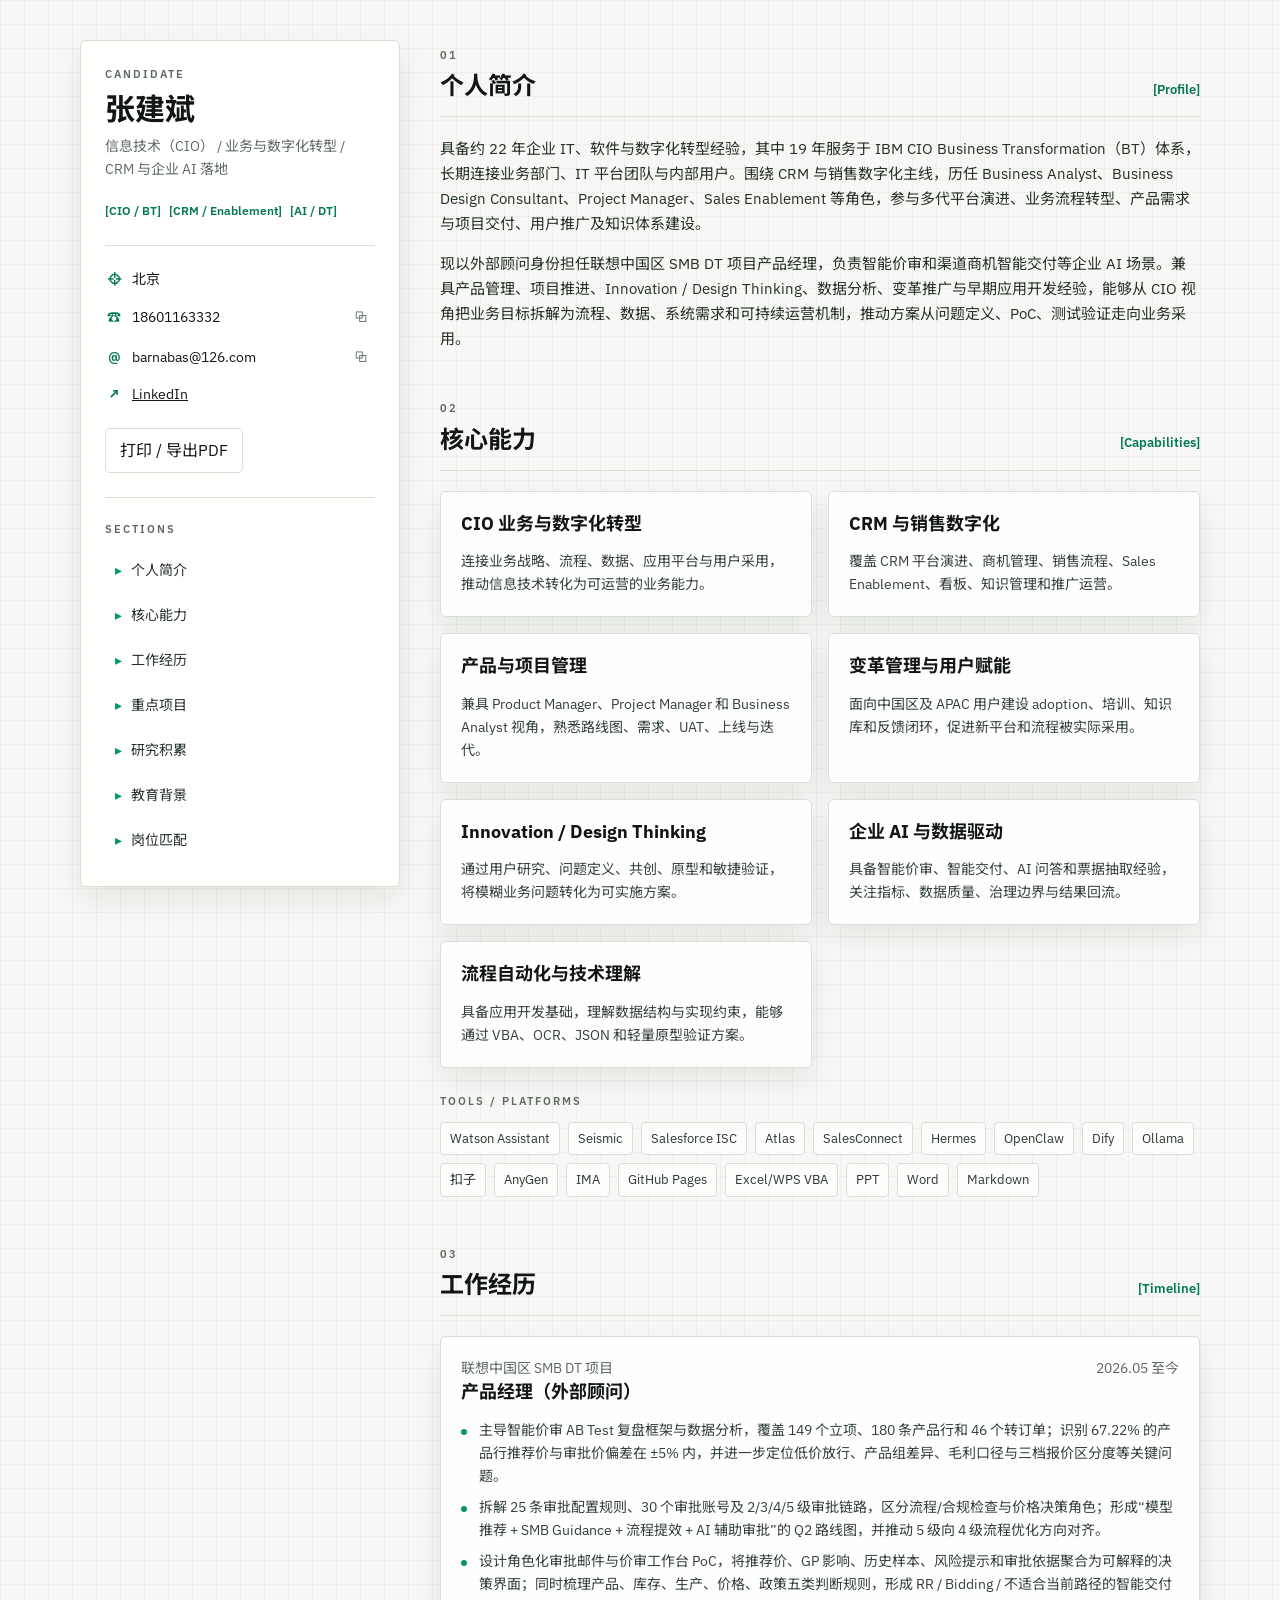
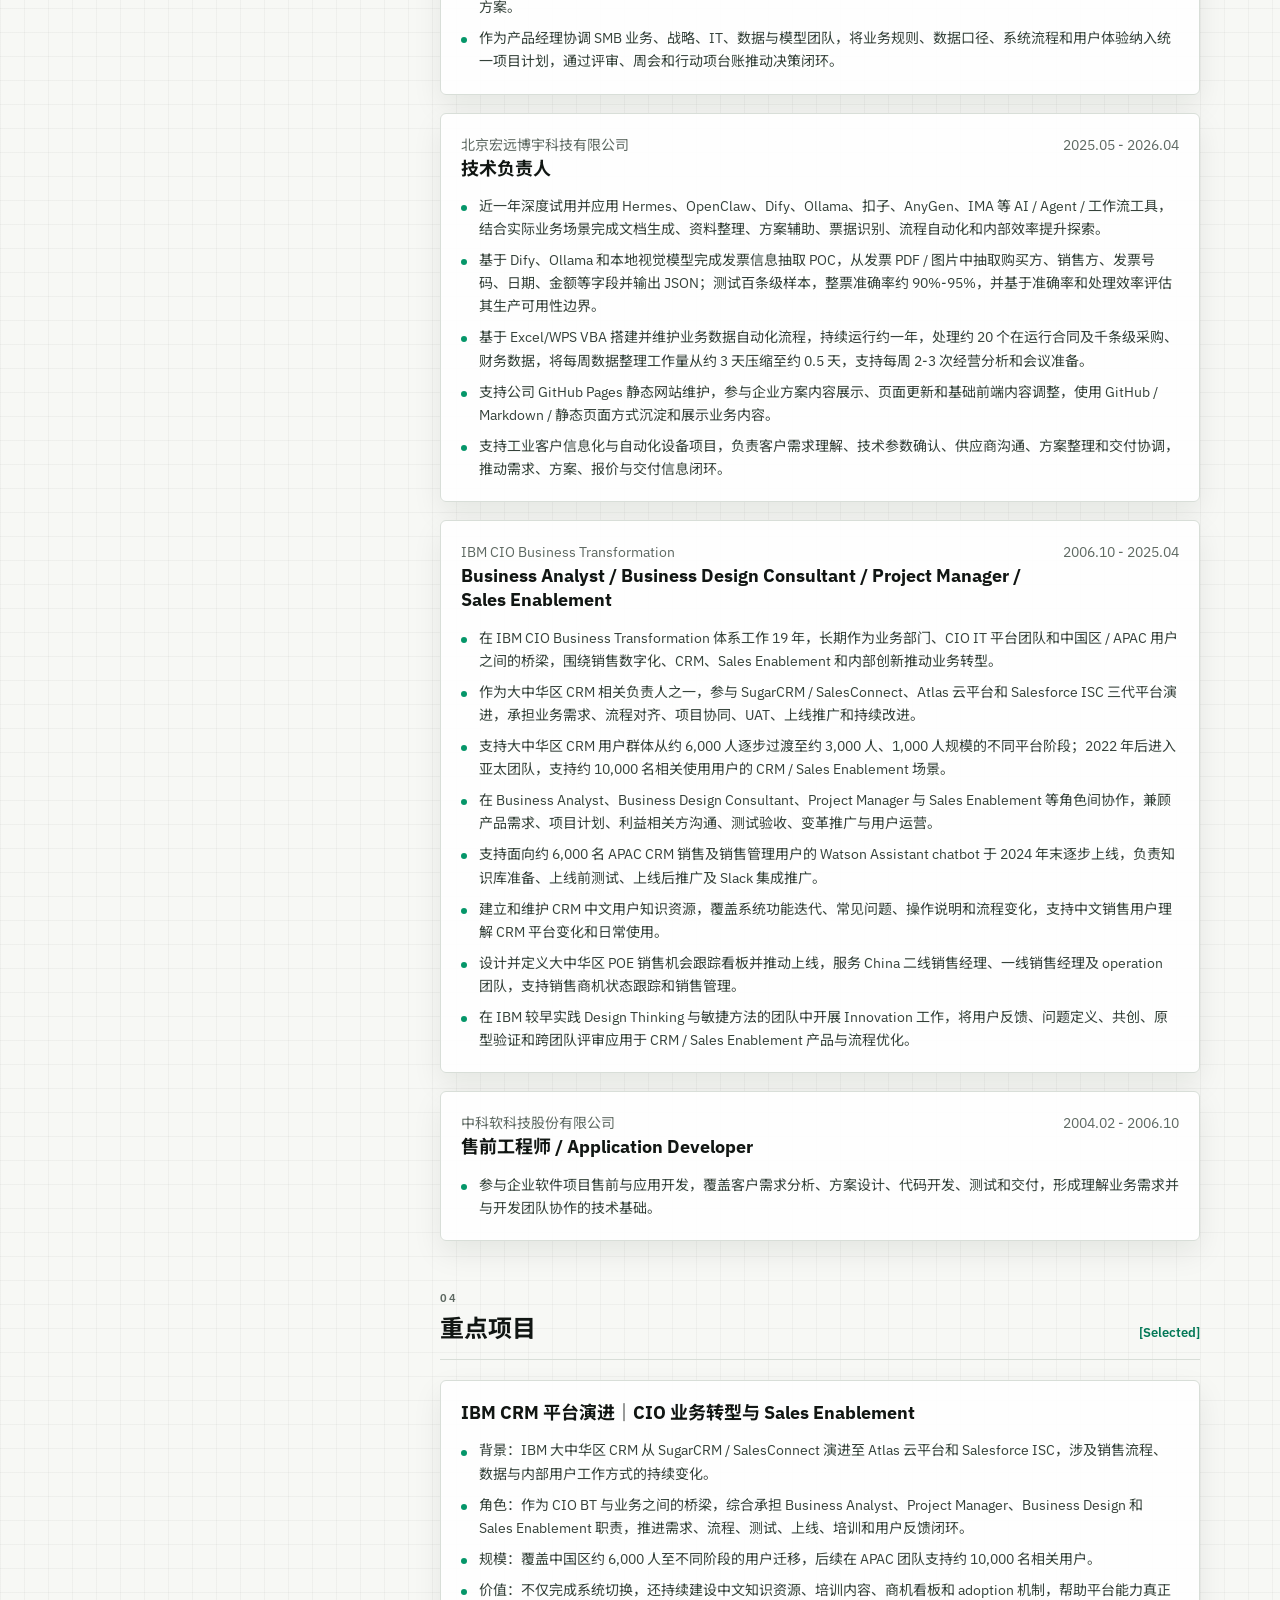
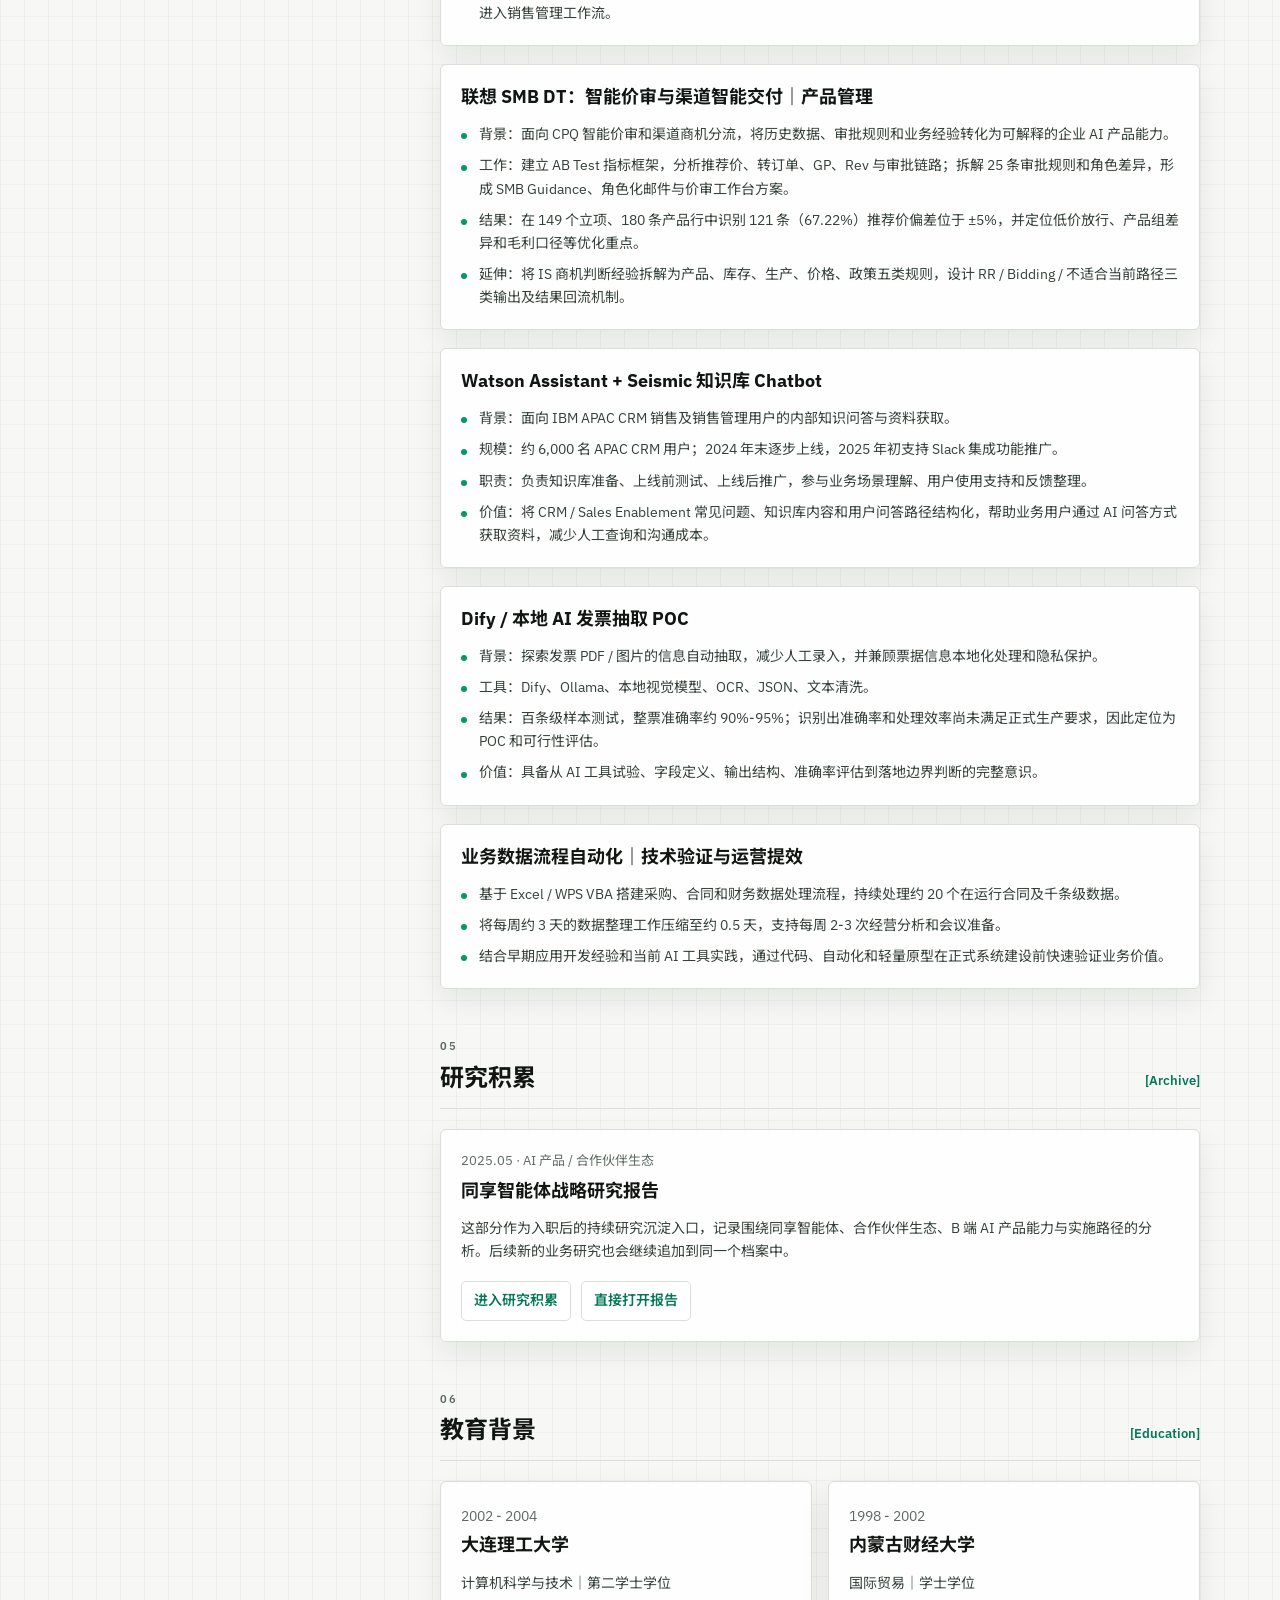
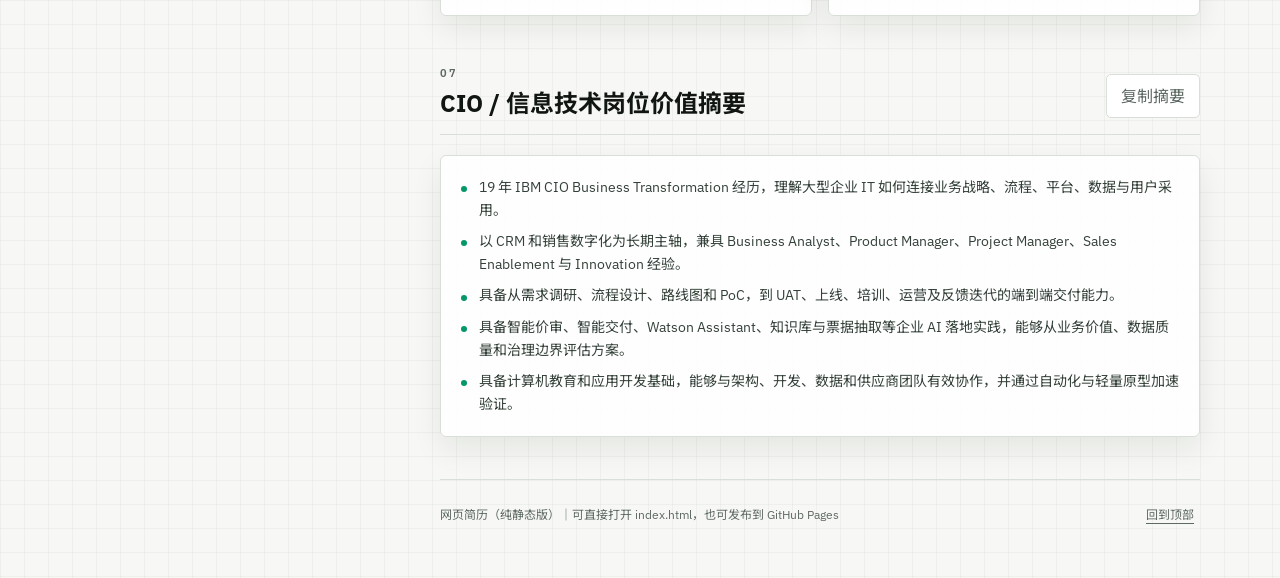
==== index.html @ 146fa6b7 "Reframe resume for CIO digital transformation roles" ====
<!doctype html>
<html lang="zh-CN">
  <head>
    <meta charset="UTF-8" />
    <meta name="viewport" content="width=device-width, initial-scale=1.0" />
    <meta name="description" content="张建斌｜信息技术（CIO）/ 业务与数字化转型 / CRM 与企业 AI 落地｜网页简历" />
    <meta name="author" content="张建斌" />
    <title>张建斌｜CIO 业务与数字化转型｜简历</title>
    <link rel="preconnect" href="https://fonts.googleapis.com" />
    <link rel="preconnect" href="https://fonts.gstatic.com" crossorigin />
    <link href="https://fonts.googleapis.com/css2?family=IBM+Plex+Sans:wght@400;500;600;700&family=Noto+Sans+SC:wght@400;500;600;700&display=swap" rel="stylesheet" />
    <link rel="stylesheet" href="./styles.css" />
  </head>
  <body>
    <div class="page-shell">
      <header class="print-header">
        <h1>张建斌</h1>
        <p>信息技术（CIO） / 业务与数字化转型 / CRM 与企业 AI 落地</p>
        <div class="print-contact">
          <span>北京</span>
          <span>手机：18601163332</span>
          <span>邮箱：barnabas@126.com</span>
          <span>LinkedIn：www.linkedin.com/in/jian-bin-zhang-980275129/</span>
        </div>
      </header>

      <aside class="sidebar" aria-label="候选人信息">
        <div class="candidate-card">
          <div class="eyebrow">CANDIDATE</div>
          <h1>张建斌</h1>
          <p class="role">信息技术（CIO） / 业务与数字化转型 / CRM 与企业 AI 落地</p>

          <div class="tags" aria-label="关键词">
            <span>[CIO / BT]</span>
            <span>[CRM / Enablement]</span>
            <span>[AI / DT]</span>
          </div>

          <div class="contact-list">
            <div class="contact-item">
              <span class="icon" aria-hidden="true">⌖</span>
              <span>北京</span>
            </div>
            <div class="contact-item">
              <span class="icon" aria-hidden="true">☎</span>
              <span id="phone">18601163332</span>
              <button class="icon-button" type="button" data-copy-target="phone" aria-label="复制手机号">⧉</button>
            </div>
            <div class="contact-item">
              <span class="icon" aria-hidden="true">@</span>
              <span id="email">barnabas@126.com</span>
              <button class="icon-button" type="button" data-copy-target="email" aria-label="复制邮箱">⧉</button>
            </div>
            <div class="contact-item">
              <span class="icon" aria-hidden="true">↗</span>
              <a href="https://www.linkedin.com/in/jian-bin-zhang-980275129/" target="_blank" rel="noreferrer">LinkedIn</a>
            </div>
          </div>

          <div class="action-row">
            <button class="button" type="button" id="printButton">打印 / 导出PDF</button>
          </div>

          <nav class="section-nav" aria-label="简历章节">
            <div class="eyebrow">SECTIONS</div>
            <a href="#summary">个人简介</a>
            <a href="#skills">核心能力</a>
            <a href="#experience">工作经历</a>
            <a href="#projects">重点项目</a>
            <a href="#research">研究积累</a>
            <a href="#education">教育背景</a>
            <a href="#fit">岗位匹配</a>
          </nav>
        </div>
      </aside>

      <main class="content">
        <header class="mobile-header">
          <h1>张建斌</h1>
          <p>信息技术（CIO） / 业务与数字化转型 / CRM 与企业 AI 落地</p>
          <div>北京｜18601163332｜barnabas@126.com</div>
          <button class="button" type="button" id="mobilePrintButton">打印 / 导出PDF</button>
        </header>

        <section id="summary" class="section">
          <div class="section-heading">
            <div>
              <span>01</span>
              <h2>个人简介</h2>
            </div>
            <em>[Profile]</em>
          </div>
          <div class="section-body prose">
            <p>具备约 22 年企业 IT、软件与数字化转型经验，其中 19 年服务于 IBM CIO Business Transformation（BT）体系，长期连接业务部门、IT 平台团队与内部用户。围绕 CRM 与销售数字化主线，历任 Business Analyst、Business Design Consultant、Project Manager、Sales Enablement 等角色，参与多代平台演进、业务流程转型、产品需求与项目交付、用户推广及知识体系建设。</p>
            <p>现以外部顾问身份担任联想中国区 SMB DT 项目产品经理，负责智能价审和渠道商机智能交付等企业 AI 场景。兼具产品管理、项目推进、Innovation / Design Thinking、数据分析、变革推广与早期应用开发经验，能够从 CIO 视角把业务目标拆解为流程、数据、系统需求和可持续运营机制，推动方案从问题定义、PoC、测试验证走向业务采用。</p>
          </div>
        </section>

        <section id="skills" class="section">
          <div class="section-heading">
            <div>
              <span>02</span>
              <h2>核心能力</h2>
            </div>
            <em>[Capabilities]</em>
          </div>
          <div class="section-body">
            <div class="skill-grid">
              <article class="card"><h3>CIO 业务与数字化转型</h3><p>连接业务战略、流程、数据、应用平台与用户采用，推动信息技术转化为可运营的业务能力。</p></article>
              <article class="card"><h3>CRM 与销售数字化</h3><p>覆盖 CRM 平台演进、商机管理、销售流程、Sales Enablement、看板、知识管理和推广运营。</p></article>
              <article class="card"><h3>产品与项目管理</h3><p>兼具 Product Manager、Project Manager 和 Business Analyst 视角，熟悉路线图、需求、UAT、上线与迭代。</p></article>
              <article class="card"><h3>变革管理与用户赋能</h3><p>面向中国区及 APAC 用户建设 adoption、培训、知识库和反馈闭环，促进新平台和流程被实际采用。</p></article>
              <article class="card"><h3>Innovation / Design Thinking</h3><p>通过用户研究、问题定义、共创、原型和敏捷验证，将模糊业务问题转化为可实施方案。</p></article>
              <article class="card"><h3>企业 AI 与数据驱动</h3><p>具备智能价审、智能交付、AI 问答和票据抽取经验，关注指标、数据质量、治理边界与结果回流。</p></article>
              <article class="card"><h3>流程自动化与技术理解</h3><p>具备应用开发基础，理解数据结构与实现约束，能够通过 VBA、OCR、JSON 和轻量原型验证方案。</p></article>
            </div>

            <div class="tool-block">
              <div class="eyebrow">TOOLS / PLATFORMS</div>
              <div class="tool-list">
                <span>Watson Assistant</span><span>Seismic</span><span>Salesforce ISC</span><span>Atlas</span><span>SalesConnect</span><span>Hermes</span><span>OpenClaw</span><span>Dify</span><span>Ollama</span><span>扣子</span><span>AnyGen</span><span>IMA</span><span>GitHub Pages</span><span>Excel/WPS VBA</span><span>PPT</span><span>Word</span><span>Markdown</span>
              </div>
            </div>
          </div>
        </section>

        <section id="experience" class="section">
          <div class="section-heading">
            <div>
              <span>03</span>
              <h2>工作经历</h2>
            </div>
            <em>[Timeline]</em>
          </div>
          <div class="section-body stack">
            <article class="card">
              <div class="job-title"><div><p>联想中国区 SMB DT 项目</p><h3>产品经理（外部顾问）</h3></div><time>2026.05 至今</time></div>
              <ul>
                <li>主导智能价审 AB Test 复盘框架与数据分析，覆盖 149 个立项、180 条产品行和 46 个转订单；识别 67.22% 的产品行推荐价与审批价偏差在 ±5% 内，并进一步定位低价放行、产品组差异、毛利口径与三档报价区分度等关键问题。</li>
                <li>拆解 25 条审批配置规则、30 个审批账号及 2/3/4/5 级审批链路，区分流程/合规检查与价格决策角色；形成“模型推荐 + SMB Guidance + 流程提效 + AI 辅助审批”的 Q2 路线图，并推动 5 级向 4 级流程优化方向对齐。</li>
                <li>设计角色化审批邮件与价审工作台 PoC，将推荐价、GP 影响、历史样本、风险提示和审批依据聚合为可解释的决策界面；同时梳理产品、库存、生产、价格、政策五类判断规则，形成 RR / Bidding / 不适合当前路径的智能交付方案。</li>
                <li>作为产品经理协调 SMB 业务、战略、IT、数据与模型团队，将业务规则、数据口径、系统流程和用户体验纳入统一项目计划，通过评审、周会和行动项台账推动决策闭环。</li>
              </ul>
            </article>

            <article class="card">
              <div class="job-title"><div><p>北京宏远博宇科技有限公司</p><h3>技术负责人</h3></div><time>2025.05 - 2026.04</time></div>
              <ul>
                <li>近一年深度试用并应用 Hermes、OpenClaw、Dify、Ollama、扣子、AnyGen、IMA 等 AI / Agent / 工作流工具，结合实际业务场景完成文档生成、资料整理、方案辅助、票据识别、流程自动化和内部效率提升探索。</li>
                <li>基于 Dify、Ollama 和本地视觉模型完成发票信息抽取 POC，从发票 PDF / 图片中抽取购买方、销售方、发票号码、日期、金额等字段并输出 JSON；测试百条级样本，整票准确率约 90%-95%，并基于准确率和处理效率评估其生产可用性边界。</li>
                <li>基于 Excel/WPS VBA 搭建并维护业务数据自动化流程，持续运行约一年，处理约 20 个在运行合同及千条级采购、财务数据，将每周数据整理工作量从约 3 天压缩至约 0.5 天，支持每周 2-3 次经营分析和会议准备。</li>
                <li>支持公司 GitHub Pages 静态网站维护，参与企业方案内容展示、页面更新和基础前端内容调整，使用 GitHub / Markdown / 静态页面方式沉淀和展示业务内容。</li>
                <li>支持工业客户信息化与自动化设备项目，负责客户需求理解、技术参数确认、供应商沟通、方案整理和交付协调，推动需求、方案、报价与交付信息闭环。</li>
              </ul>
            </article>

            <article class="card">
              <div class="job-title"><div><p>IBM CIO Business Transformation</p><h3>Business Analyst / Business Design Consultant / Project Manager / Sales Enablement</h3></div><time>2006.10 - 2025.04</time></div>
              <ul>
                <li>在 IBM CIO Business Transformation 体系工作 19 年，长期作为业务部门、CIO IT 平台团队和中国区 / APAC 用户之间的桥梁，围绕销售数字化、CRM、Sales Enablement 和内部创新推动业务转型。</li>
                <li>作为大中华区 CRM 相关负责人之一，参与 SugarCRM / SalesConnect、Atlas 云平台和 Salesforce ISC 三代平台演进，承担业务需求、流程对齐、项目协同、UAT、上线推广和持续改进。</li>
                <li>支持大中华区 CRM 用户群体从约 6,000 人逐步过渡至约 3,000 人、1,000 人规模的不同平台阶段；2022 年后进入亚太团队，支持约 10,000 名相关使用用户的 CRM / Sales Enablement 场景。</li>
                <li>在 Business Analyst、Business Design Consultant、Project Manager 与 Sales Enablement 等角色间协作，兼顾产品需求、项目计划、利益相关方沟通、测试验收、变革推广与用户运营。</li>
                <li>支持面向约 6,000 名 APAC CRM 销售及销售管理用户的 Watson Assistant chatbot 于 2024 年末逐步上线，负责知识库准备、上线前测试、上线后推广及 Slack 集成推广。</li>
                <li>建立和维护 CRM 中文用户知识资源，覆盖系统功能迭代、常见问题、操作说明和流程变化，支持中文销售用户理解 CRM 平台变化和日常使用。</li>
                <li>设计并定义大中华区 POE 销售机会跟踪看板并推动上线，服务 China 二线销售经理、一线销售经理及 operation 团队，支持销售商机状态跟踪和销售管理。</li>
                <li>在 IBM 较早实践 Design Thinking 与敏捷方法的团队中开展 Innovation 工作，将用户反馈、问题定义、共创、原型验证和跨团队评审应用于 CRM / Sales Enablement 产品与流程优化。</li>
              </ul>
            </article>

            <article class="card">
              <div class="job-title"><div><p>中科软科技股份有限公司</p><h3>售前工程师 / Application Developer</h3></div><time>2004.02 - 2006.10</time></div>
              <ul>
                <li>参与企业软件项目售前与应用开发，覆盖客户需求分析、方案设计、代码开发、测试和交付，形成理解业务需求并与开发团队协作的技术基础。</li>
              </ul>
            </article>
          </div>
        </section>

        <section id="projects" class="section">
          <div class="section-heading">
            <div>
              <span>04</span>
              <h2>重点项目</h2>
            </div>
            <em>[Selected]</em>
          </div>
          <div class="section-body stack">
            <article class="card"><h3>IBM CRM 平台演进｜CIO 业务转型与 Sales Enablement</h3><ul><li>背景：IBM 大中华区 CRM 从 SugarCRM / SalesConnect 演进至 Atlas 云平台和 Salesforce ISC，涉及销售流程、数据与内部用户工作方式的持续变化。</li><li>角色：作为 CIO BT 与业务之间的桥梁，综合承担 Business Analyst、Project Manager、Business Design 和 Sales Enablement 职责，推进需求、流程、测试、上线、培训和用户反馈闭环。</li><li>规模：覆盖中国区约 6,000 人至不同阶段的用户迁移，后续在 APAC 团队支持约 10,000 名相关用户。</li><li>价值：不仅完成系统切换，还持续建设中文知识资源、培训内容、商机看板和 adoption 机制，帮助平台能力真正进入销售管理工作流。</li></ul></article>
            <article class="card"><h3>联想 SMB DT：智能价审与渠道智能交付｜产品管理</h3><ul><li>背景：面向 CPQ 智能价审和渠道商机分流，将历史数据、审批规则和业务经验转化为可解释的企业 AI 产品能力。</li><li>工作：建立 AB Test 指标框架，分析推荐价、转订单、GP、Rev 与审批链路；拆解 25 条审批规则和角色差异，形成 SMB Guidance、角色化邮件与价审工作台方案。</li><li>结果：在 149 个立项、180 条产品行中识别 121 条（67.22%）推荐价偏差位于 ±5%，并定位低价放行、产品组差异和毛利口径等优化重点。</li><li>延伸：将 IS 商机判断经验拆解为产品、库存、生产、价格、政策五类规则，设计 RR / Bidding / 不适合当前路径三类输出及结果回流机制。</li></ul></article>
            <article class="card"><h3>Watson Assistant + Seismic 知识库 Chatbot</h3><ul><li>背景：面向 IBM APAC CRM 销售及销售管理用户的内部知识问答与资料获取。</li><li>规模：约 6,000 名 APAC CRM 用户；2024 年末逐步上线，2025 年初支持 Slack 集成功能推广。</li><li>职责：负责知识库准备、上线前测试、上线后推广，参与业务场景理解、用户使用支持和反馈整理。</li><li>价值：将 CRM / Sales Enablement 常见问题、知识库内容和用户问答路径结构化，帮助业务用户通过 AI 问答方式获取资料，减少人工查询和沟通成本。</li></ul></article>
            <article class="card"><h3>Dify / 本地 AI 发票抽取 POC</h3><ul><li>背景：探索发票 PDF / 图片的信息自动抽取，减少人工录入，并兼顾票据信息本地化处理和隐私保护。</li><li>工具：Dify、Ollama、本地视觉模型、OCR、JSON、文本清洗。</li><li>结果：百条级样本测试，整票准确率约 90%-95%；识别出准确率和处理效率尚未满足正式生产要求，因此定位为 POC 和可行性评估。</li><li>价值：具备从 AI 工具试验、字段定义、输出结构、准确率评估到落地边界判断的完整意识。</li></ul></article>
            <article class="card"><h3>业务数据流程自动化｜技术验证与运营提效</h3><ul><li>基于 Excel / WPS VBA 搭建采购、合同和财务数据处理流程，持续处理约 20 个在运行合同及千条级数据。</li><li>将每周约 3 天的数据整理工作压缩至约 0.5 天，支持每周 2-3 次经营分析和会议准备。</li><li>结合早期应用开发经验和当前 AI 工具实践，通过代码、自动化和轻量原型在正式系统建设前快速验证业务价值。</li></ul></article>
          </div>
        </section>

        <section id="research" class="section">
          <div class="section-heading">
            <div>
              <span>05</span>
              <h2>研究积累</h2>
            </div>
            <em>[Archive]</em>
          </div>
          <div class="section-body stack">
            <article class="card research-card">
              <div class="research-meta">2025.05 · AI 产品 / 合作伙伴生态</div>
              <h3>同享智能体战略研究报告</h3>
              <p>这部分作为入职后的持续研究沉淀入口，记录围绕同享智能体、合作伙伴生态、B 端 AI 产品能力与实施路径的分析。后续新的业务研究也会继续追加到同一个档案中。</p>
              <div class="link-row">
                <a class="text-link" href="./research/">进入研究积累</a>
                <a class="text-link" href="./research/tongxiang-report/">直接打开报告</a>
              </div>
            </article>
          </div>
        </section>
        <section id="education" class="section">
          <div class="section-heading">
            <div>
              <span>06</span>
              <h2>教育背景</h2>
            </div>
            <em>[Education]</em>
          </div>
          <div class="section-body education-grid">
            <article class="card"><time>2002 - 2004</time><h3>大连理工大学</h3><p>计算机科学与技术｜第二学士学位</p></article>
            <article class="card"><time>1998 - 2002</time><h3>内蒙古财经大学</h3><p>国际贸易｜学士学位</p></article>
          </div>
        </section>

        <section id="fit" class="section">
          <div class="section-heading">
            <div>
              <span>07</span>
              <h2>CIO / 信息技术岗位价值摘要</h2>
            </div>
            <button class="button subtle" type="button" id="copyFitButton">复制摘要</button>
          </div>
          <div class="section-body">
            <article class="card">
              <ul id="fitList">
                <li>19 年 IBM CIO Business Transformation 经历，理解大型企业 IT 如何连接业务战略、流程、平台、数据与用户采用。</li>
                <li>以 CRM 和销售数字化为长期主轴，兼具 Business Analyst、Product Manager、Project Manager、Sales Enablement 与 Innovation 经验。</li>
                <li>具备从需求调研、流程设计、路线图和 PoC，到 UAT、上线、培训、运营及反馈迭代的端到端交付能力。</li>
                <li>具备智能价审、智能交付、Watson Assistant、知识库与票据抽取等企业 AI 落地实践，能够从业务价值、数据质量和治理边界评估方案。</li>
                <li>具备计算机教育和应用开发基础，能够与架构、开发、数据和供应商团队有效协作，并通过自动化与轻量原型加速验证。</li>
              </ul>
            </article>
          </div>
        </section>

        <footer class="footer">
          <span>网页简历（纯静态版）｜可直接打开 index.html，也可发布到 GitHub Pages</span>
          <button type="button" id="topButton">回到顶部</button>
        </footer>
      </main>
    </div>

    <div class="toast" id="toast" role="status" aria-live="polite"></div>
    <script src="./script.js"></script>
  </body>
</html>
---- styles.css ----
:root {
  --bg: #f7f8f5;
  --paper: #ffffff;
  --ink: #111613;
  --muted: #5e6962;
  --line: #d8ded8;
  --soft: #edf1ec;
  --accent: #059669;
  --accent-dark: #047857;
  --shadow: 0 12px 30px rgba(17, 22, 19, 0.08);
}

* {
  box-sizing: border-box;
}

html {
  scroll-behavior: smooth;
}

body {
  margin: 0;
  color: var(--ink);
  background:
    linear-gradient(rgba(17, 22, 19, 0.035) 1px, transparent 1px),
    linear-gradient(90deg, rgba(17, 22, 19, 0.035) 1px, transparent 1px),
    var(--bg);
  background-size: 24px 24px;
  font-family: "IBM Plex Sans", "Noto Sans SC", system-ui, -apple-system, BlinkMacSystemFont, "Segoe UI", sans-serif;
  line-height: 1.65;
}

a {
  color: inherit;
}

button {
  font: inherit;
}

.page-shell {
  display: grid;
  grid-template-columns: 320px minmax(0, 1fr);
  gap: 40px;
  width: min(1120px, calc(100% - 40px));
  margin: 0 auto;
  padding: 40px 0;
}

.sidebar {
  position: sticky;
  top: 32px;
  height: fit-content;
}

.candidate-card,
.card {
  background: rgba(255, 255, 255, 0.9);
  border: 1px solid var(--line);
  border-radius: 6px;
  box-shadow: var(--shadow);
}

.candidate-card {
  padding: 24px;
}

.eyebrow {
  color: var(--muted);
  font-size: 11px;
  font-weight: 600;
  letter-spacing: 0.18em;
  text-transform: uppercase;
}

h1,
h2,
h3,
p {
  margin: 0;
}

h1 {
  margin-top: 8px;
  font-size: 30px;
  line-height: 1.2;
}

.role {
  margin-top: 8px;
  color: var(--muted);
  font-size: 14px;
}

.tags {
  display: flex;
  flex-wrap: wrap;
  gap: 8px;
  margin-top: 20px;
  color: var(--accent-dark);
  font-size: 12px;
  font-weight: 600;
}

.contact-list,
.section-nav {
  margin-top: 24px;
  padding-top: 22px;
  border-top: 1px solid var(--line);
}

.contact-list {
  display: grid;
  gap: 12px;
  font-size: 14px;
}

.contact-item {
  display: flex;
  align-items: center;
  gap: 9px;
  min-width: 0;
}

.contact-item span:not(.icon) {
  overflow-wrap: anywhere;
}

.icon {
  width: 18px;
  color: var(--accent-dark);
  font-weight: 700;
  text-align: center;
}

.icon-button {
  display: inline-grid;
  place-items: center;
  width: 28px;
  height: 28px;
  margin-left: auto;
  border: 1px solid transparent;
  border-radius: 4px;
  color: var(--muted);
  background: transparent;
  cursor: pointer;
}

.icon-button:hover {
  border-color: var(--line);
  color: var(--ink);
  background: var(--soft);
}

.action-row {
  margin-top: 22px;
}

.button {
  min-height: 38px;
  padding: 8px 14px;
  border: 1px solid var(--line);
  border-radius: 5px;
  color: var(--ink);
  background: var(--paper);
  cursor: pointer;
  transition: border-color 0.16s ease, background 0.16s ease, transform 0.16s ease;
}

.button:hover {
  border-color: var(--accent);
  background: #f2fbf7;
}

.button:active {
  transform: translateY(1px);
}

.button.subtle {
  color: var(--muted);
}

.section-nav {
  display: grid;
  gap: 4px;
}

.section-nav .eyebrow {
  margin-bottom: 8px;
}

.section-nav a {
  display: block;
  padding: 9px 10px;
  border-radius: 5px;
  color: #26302a;
  font-size: 14px;
  text-decoration: none;
}

.section-nav a::before {
  content: "▸";
  margin-right: 9px;
  color: var(--accent);
  font-weight: 700;
}

.section-nav a:hover {
  background: var(--soft);
}

.content {
  min-width: 0;
}

.mobile-header {
  display: none;
}

.print-header {
  display: none;
}

.section {
  scroll-margin-top: 28px;
  margin-bottom: 42px;
}

.section-heading {
  display: flex;
  align-items: flex-end;
  justify-content: space-between;
  gap: 20px;
  padding-bottom: 16px;
  border-bottom: 1px solid var(--line);
}

.section-heading span {
  color: var(--muted);
  font-size: 11px;
  font-weight: 600;
  letter-spacing: 0.18em;
}

.section-heading h2 {
  margin-top: 4px;
  font-size: 24px;
  line-height: 1.25;
}

.section-heading em {
  color: var(--accent-dark);
  font-size: 13px;
  font-style: normal;
  font-weight: 600;
}

.section-body {
  margin-top: 20px;
}

.prose {
  display: grid;
  gap: 16px;
  color: #243028;
  font-size: 15px;
}

.skill-grid {
  display: grid;
  grid-template-columns: repeat(2, minmax(0, 1fr));
  gap: 16px;
}

.card {
  padding: 20px;
}

.card h3 {
  font-size: 18px;
  line-height: 1.35;
}

.card p,
.card li {
  color: #344139;
  font-size: 14px;
}

.card h3 + p,
.card h3 + ul,
.job-title + ul {
  margin-top: 14px;
}

.tool-block {
  margin-top: 24px;
}

.tool-list {
  display: flex;
  flex-wrap: wrap;
  gap: 8px;
  margin-top: 12px;
}

.tool-list span {
  padding: 5px 9px;
  border: 1px solid var(--line);
  border-radius: 4px;
  background: rgba(255, 255, 255, 0.72);
  color: #2d3831;
  font-size: 13px;
}

.stack {
  display: grid;
  gap: 18px;
}

.job-title {
  display: flex;
  align-items: baseline;
  justify-content: space-between;
  gap: 18px;
}

.job-title > div {
  min-width: 0;
}

.job-title time {
  flex: 0 0 auto;
}

.job-title p,
.card time {
  color: var(--muted);
  font-size: 14px;
}

ul {
  margin: 0;
  padding: 0;
  list-style: none;
}

li {
  position: relative;
  padding-left: 18px;
}

li + li {
  margin-top: 8px;
}

li::before {
  content: "";
  position: absolute;
  top: 0.72em;
  left: 0;
  width: 6px;
  height: 6px;
  border-radius: 999px;
  background: var(--accent);
}

.education-grid {
  display: grid;
  grid-template-columns: repeat(2, minmax(0, 1fr));
  gap: 16px;
}

.education-grid h3 {
  margin-top: 5px;
}

.footer {
  display: flex;
  align-items: center;
  justify-content: space-between;
  gap: 16px;
  margin-top: 20px;
  padding: 24px 0 12px;
  border-top: 1px solid var(--line);
  color: var(--muted);
  font-size: 12px;
}

.footer button {
  border: 0;
  color: inherit;
  background: transparent;
  text-decoration: underline;
  text-underline-offset: 4px;
  cursor: pointer;
}

.toast {
  position: fixed;
  right: 20px;
  bottom: 20px;
  max-width: min(320px, calc(100vw - 40px));
  padding: 10px 14px;
  border: 1px solid var(--line);
  border-radius: 5px;
  color: var(--ink);
  background: var(--paper);
  box-shadow: var(--shadow);
  opacity: 0;
  transform: translateY(12px);
  pointer-events: none;
  transition: opacity 0.18s ease, transform 0.18s ease;
}

.toast.is-visible {
  opacity: 1;
  transform: translateY(0);
}

@media (max-width: 900px) {
  .page-shell {
    display: block;
    width: min(100% - 28px, 760px);
    padding: 24px 0;
  }

  .sidebar {
    display: none;
  }

  .mobile-header {
    display: grid;
    gap: 8px;
    margin-bottom: 26px;
  }

  .mobile-header h1 {
    font-size: 28px;
  }

  .mobile-header p,
  .mobile-header div {
    color: var(--muted);
    font-size: 14px;
  }

  .skill-grid,
  .education-grid {
    grid-template-columns: 1fr;
  }

  .job-title,
  .section-heading,
  .footer {
    align-items: flex-start;
    flex-direction: column;
  }
}

@media print {
  body {
    background: #fff;
  }

  .page-shell {
    display: block;
    width: 100%;
    padding: 0;
  }

  .sidebar,
  .mobile-header,
  .footer,
  .toast,
  .button {
    display: none !important;
  }

  .print-header {
    display: block;
    margin-bottom: 18px;
    padding-bottom: 14px;
    border-bottom: 1px solid #cfd6cf;
  }

  .print-header h1 {
    margin: 0;
    font-size: 24px;
  }

  .print-header p {
    margin-top: 4px;
    color: #313b34;
    font-size: 12px;
  }

  .print-contact {
    display: flex;
    flex-wrap: wrap;
    gap: 4px 14px;
    margin-top: 8px;
    color: #313b34;
    font-size: 11px;
    line-height: 1.45;
  }

  .section {
    margin-bottom: 24px;
    break-inside: avoid;
  }

  .card {
    box-shadow: none;
    break-inside: avoid;
  }
}

.research-card .research-meta {
  margin-bottom: 8px;
  color: var(--muted);
  font-size: 13px;
}

.link-row {
  display: flex;
  flex-wrap: wrap;
  gap: 10px;
  margin-top: 18px;
}

.text-link {
  display: inline-flex;
  align-items: center;
  min-height: 38px;
  padding: 7px 12px;
  border: 1px solid var(--line);
  border-radius: 5px;
  color: var(--accent-dark);
  background: var(--paper);
  font-size: 14px;
  font-weight: 600;
  text-decoration: none;
}

.text-link:hover {
  border-color: var(--accent);
  background: #f2fbf7;
}
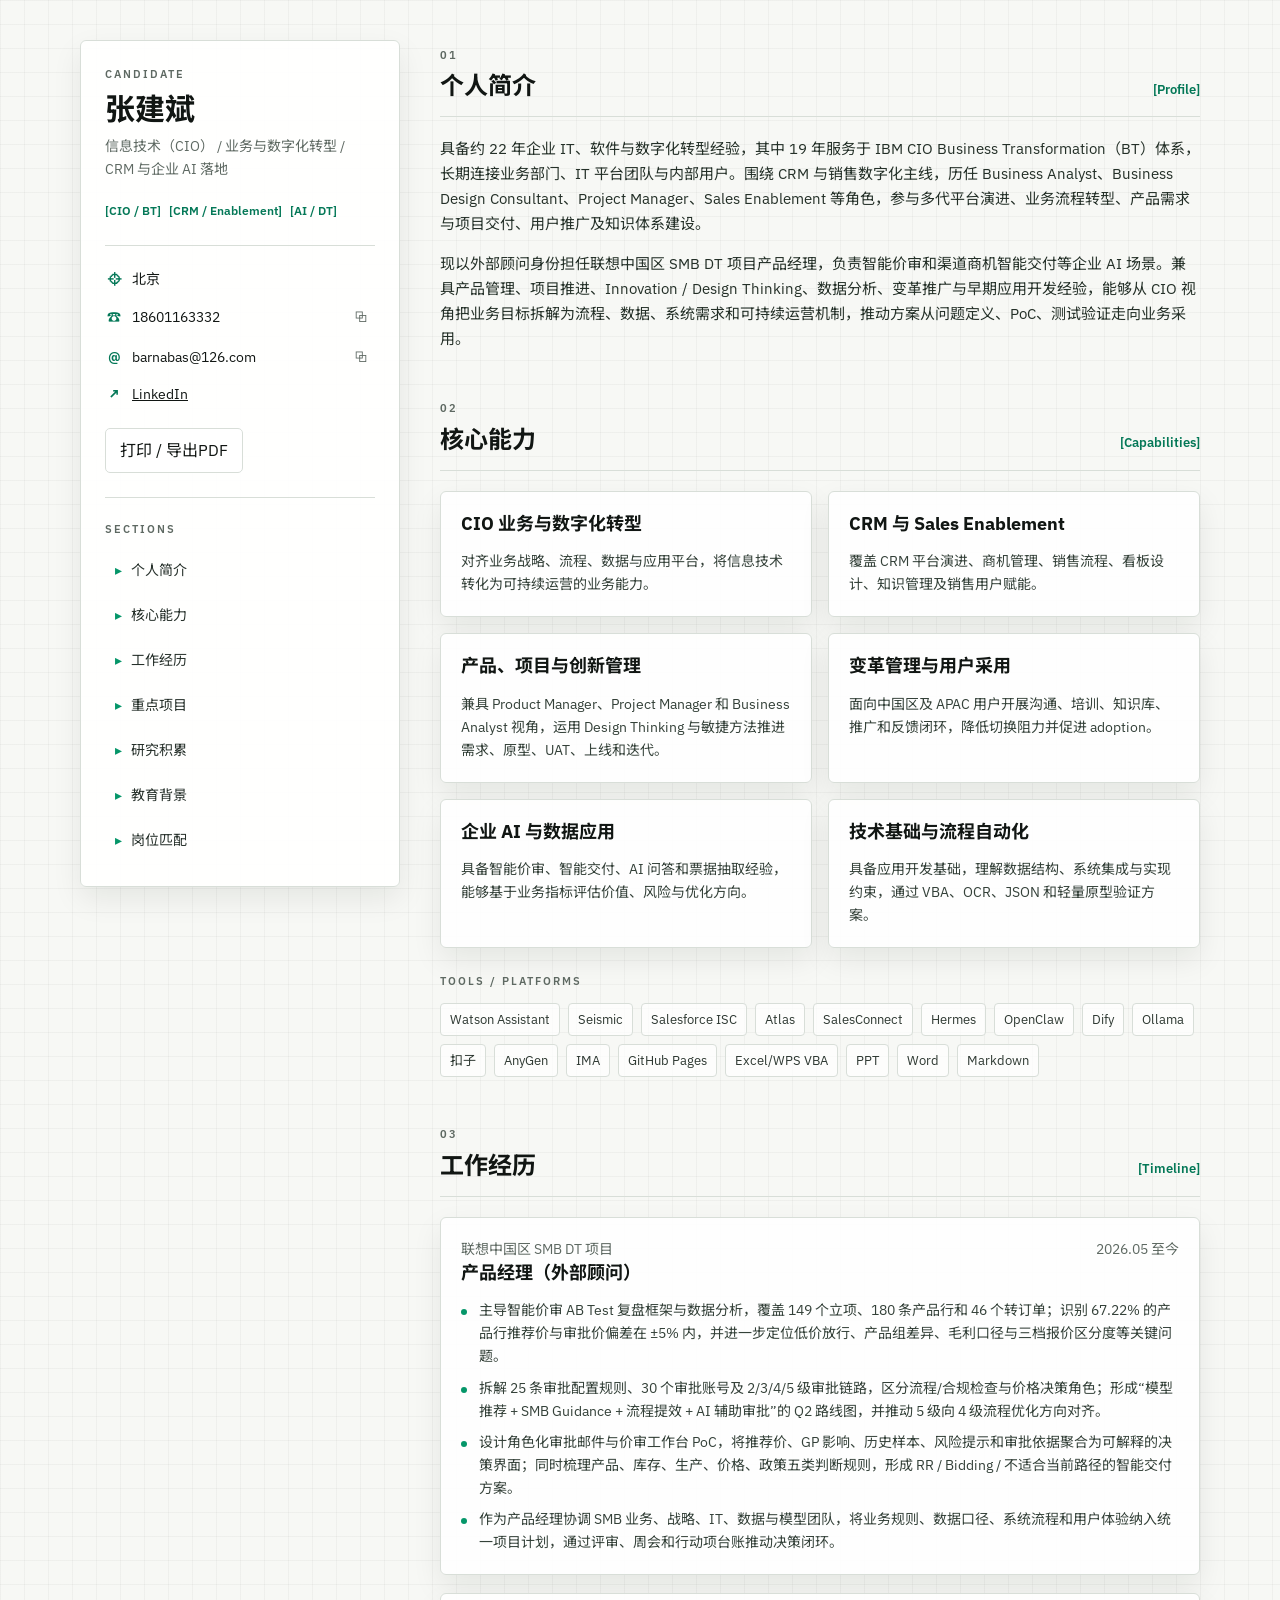
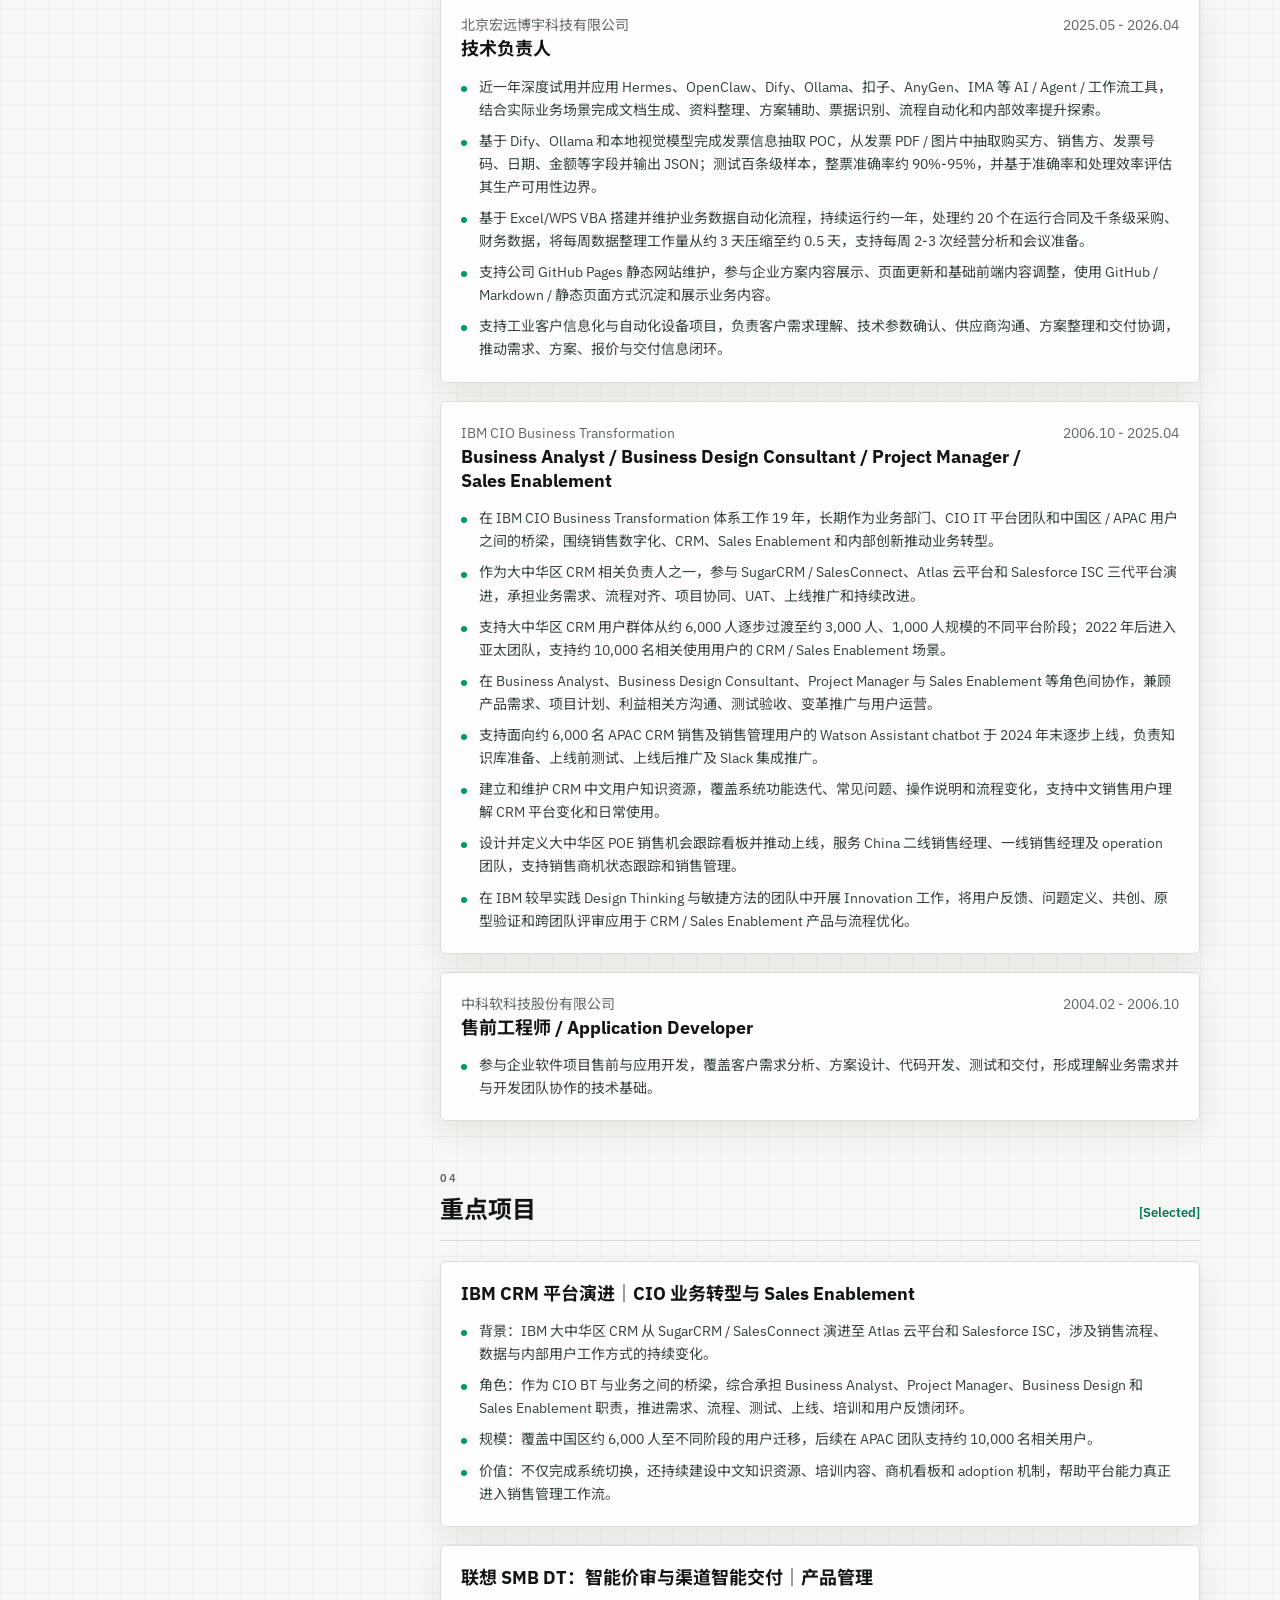
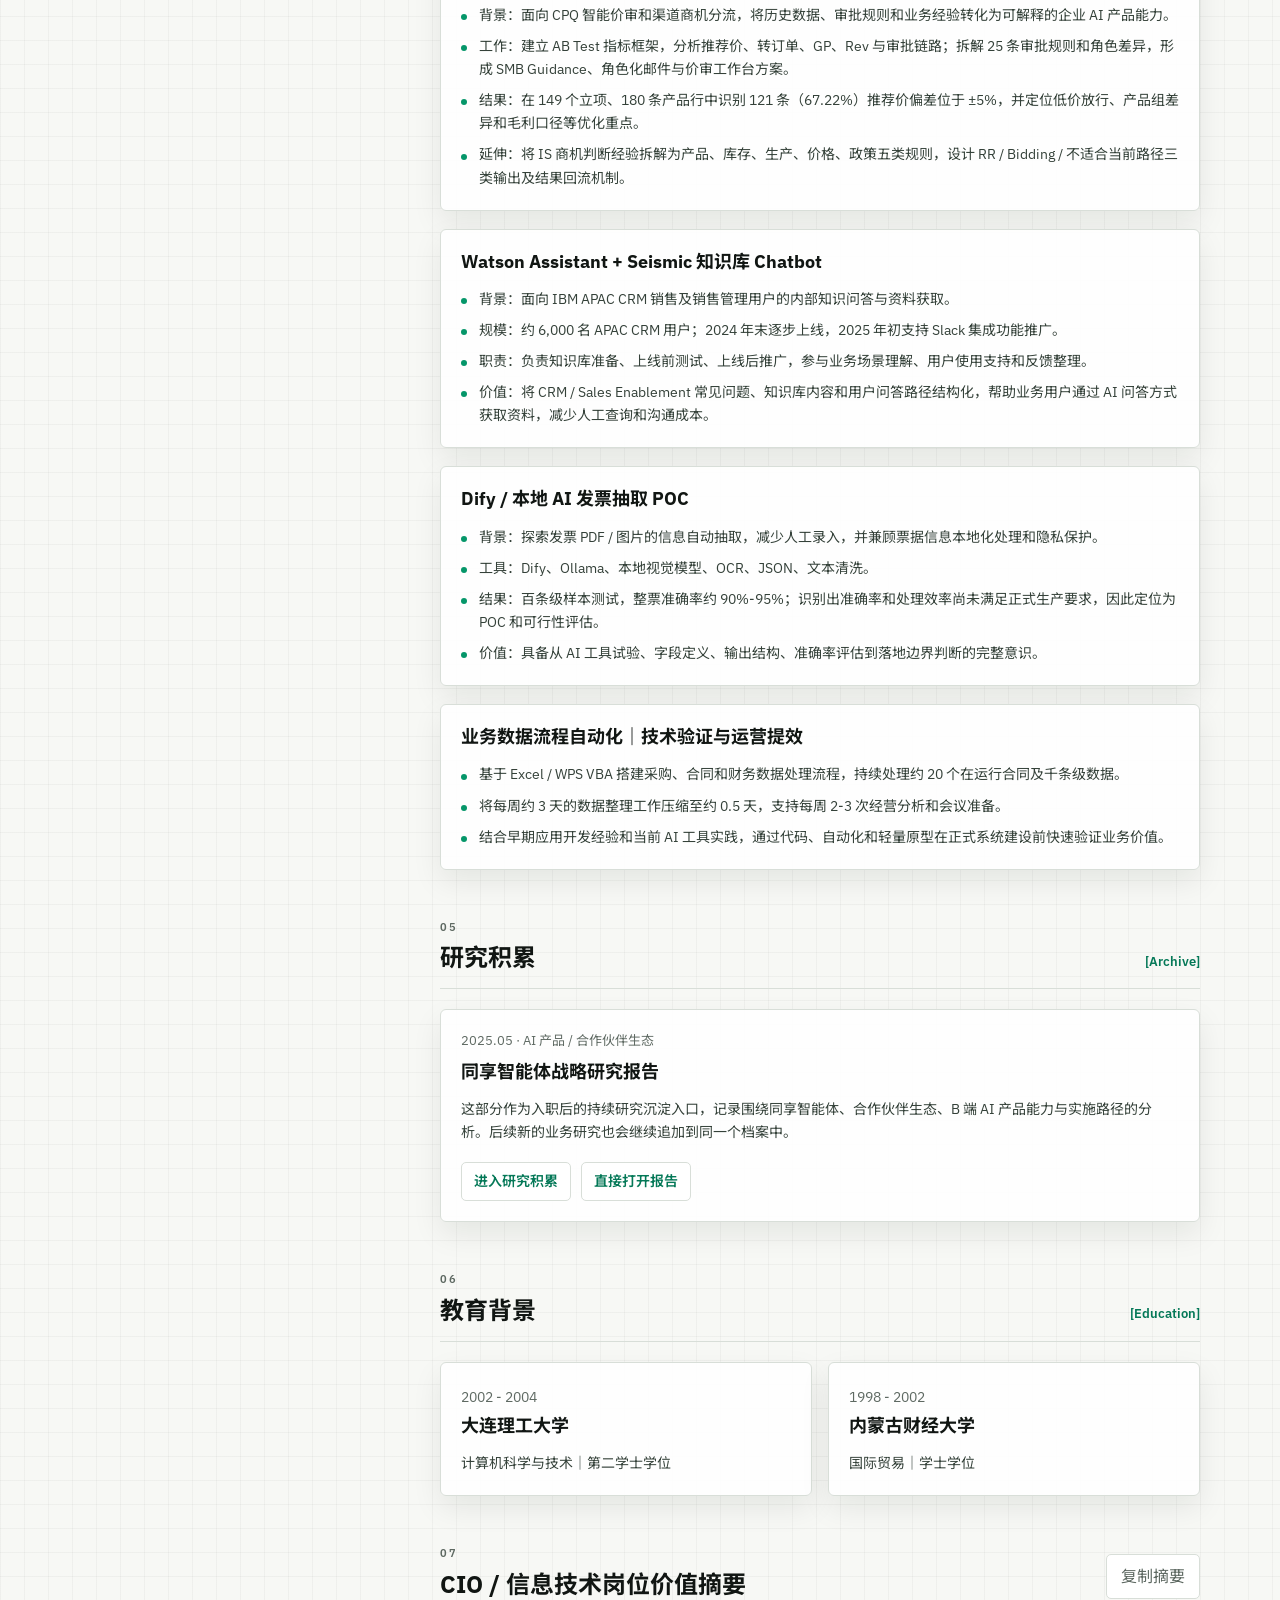
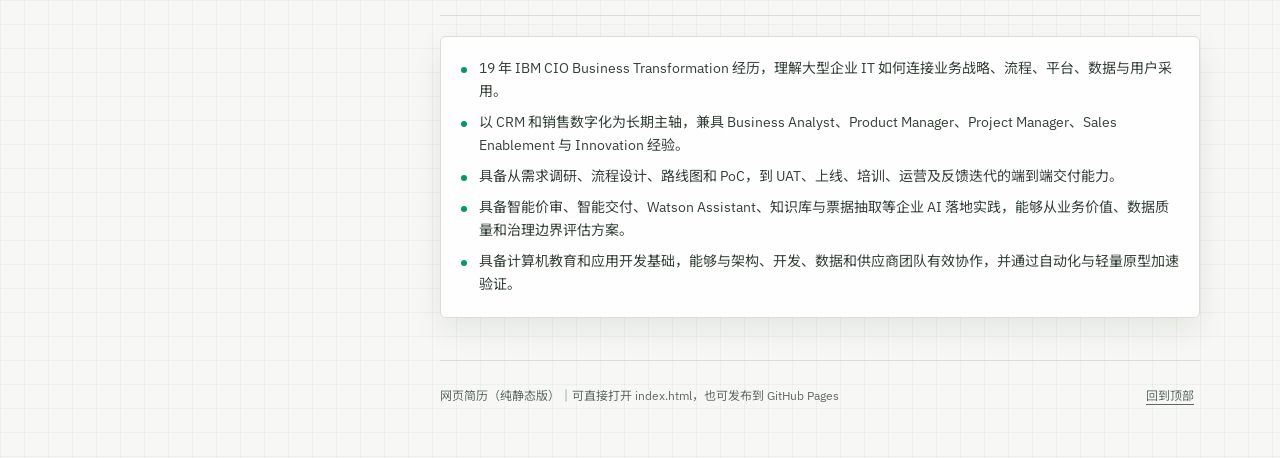
==== commit aa916db4: "Consolidate core capabilities" ====
--- a/index.html
+++ b/index.html
@@ -106,13 +106,12 @@
           </div>
           <div class="section-body">
             <div class="skill-grid">
-              <article class="card"><h3>CIO 业务与数字化转型</h3><p>连接业务战略、流程、数据、应用平台与用户采用，推动信息技术转化为可运营的业务能力。</p></article>
-              <article class="card"><h3>CRM 与销售数字化</h3><p>覆盖 CRM 平台演进、商机管理、销售流程、Sales Enablement、看板、知识管理和推广运营。</p></article>
-              <article class="card"><h3>产品与项目管理</h3><p>兼具 Product Manager、Project Manager 和 Business Analyst 视角，熟悉路线图、需求、UAT、上线与迭代。</p></article>
-              <article class="card"><h3>变革管理与用户赋能</h3><p>面向中国区及 APAC 用户建设 adoption、培训、知识库和反馈闭环，促进新平台和流程被实际采用。</p></article>
-              <article class="card"><h3>Innovation / Design Thinking</h3><p>通过用户研究、问题定义、共创、原型和敏捷验证，将模糊业务问题转化为可实施方案。</p></article>
-              <article class="card"><h3>企业 AI 与数据驱动</h3><p>具备智能价审、智能交付、AI 问答和票据抽取经验，关注指标、数据质量、治理边界与结果回流。</p></article>
-              <article class="card"><h3>流程自动化与技术理解</h3><p>具备应用开发基础，理解数据结构与实现约束，能够通过 VBA、OCR、JSON 和轻量原型验证方案。</p></article>
+              <article class="card"><h3>CIO 业务与数字化转型</h3><p>对齐业务战略、流程、数据与应用平台，将信息技术转化为可持续运营的业务能力。</p></article>
+              <article class="card"><h3>CRM 与 Sales Enablement</h3><p>覆盖 CRM 平台演进、商机管理、销售流程、看板设计、知识管理及销售用户赋能。</p></article>
+              <article class="card"><h3>产品、项目与创新管理</h3><p>兼具 Product Manager、Project Manager 和 Business Analyst 视角，运用 Design Thinking 与敏捷方法推进需求、原型、UAT、上线和迭代。</p></article>
+              <article class="card"><h3>变革管理与用户采用</h3><p>面向中国区及 APAC 用户开展沟通、培训、知识库、推广和反馈闭环，降低切换阻力并促进 adoption。</p></article>
+              <article class="card"><h3>企业 AI 与数据应用</h3><p>具备智能价审、智能交付、AI 问答和票据抽取经验，能够基于业务指标评估价值、风险与优化方向。</p></article>
+              <article class="card"><h3>技术基础与流程自动化</h3><p>具备应用开发基础，理解数据结构、系统集成与实现约束，通过 VBA、OCR、JSON 和轻量原型验证方案。</p></article>
             </div>
 
             <div class="tool-block">
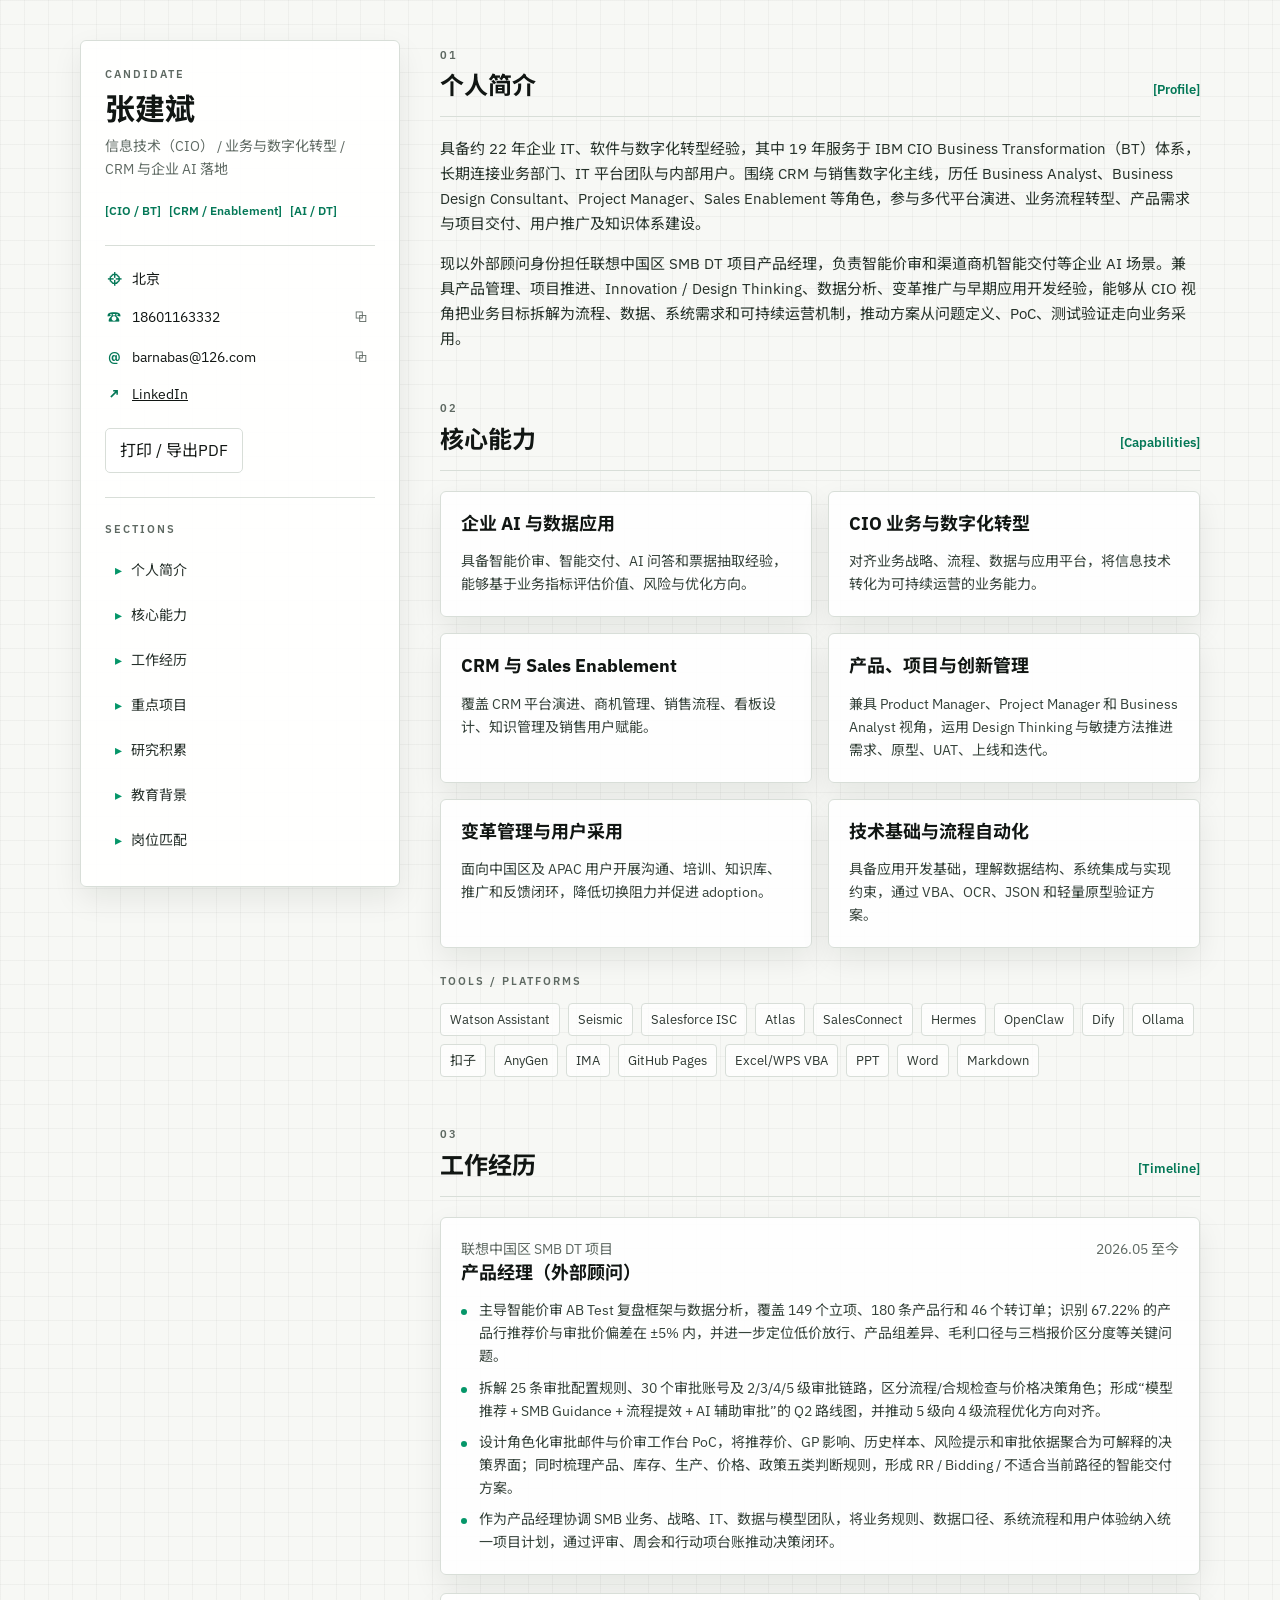
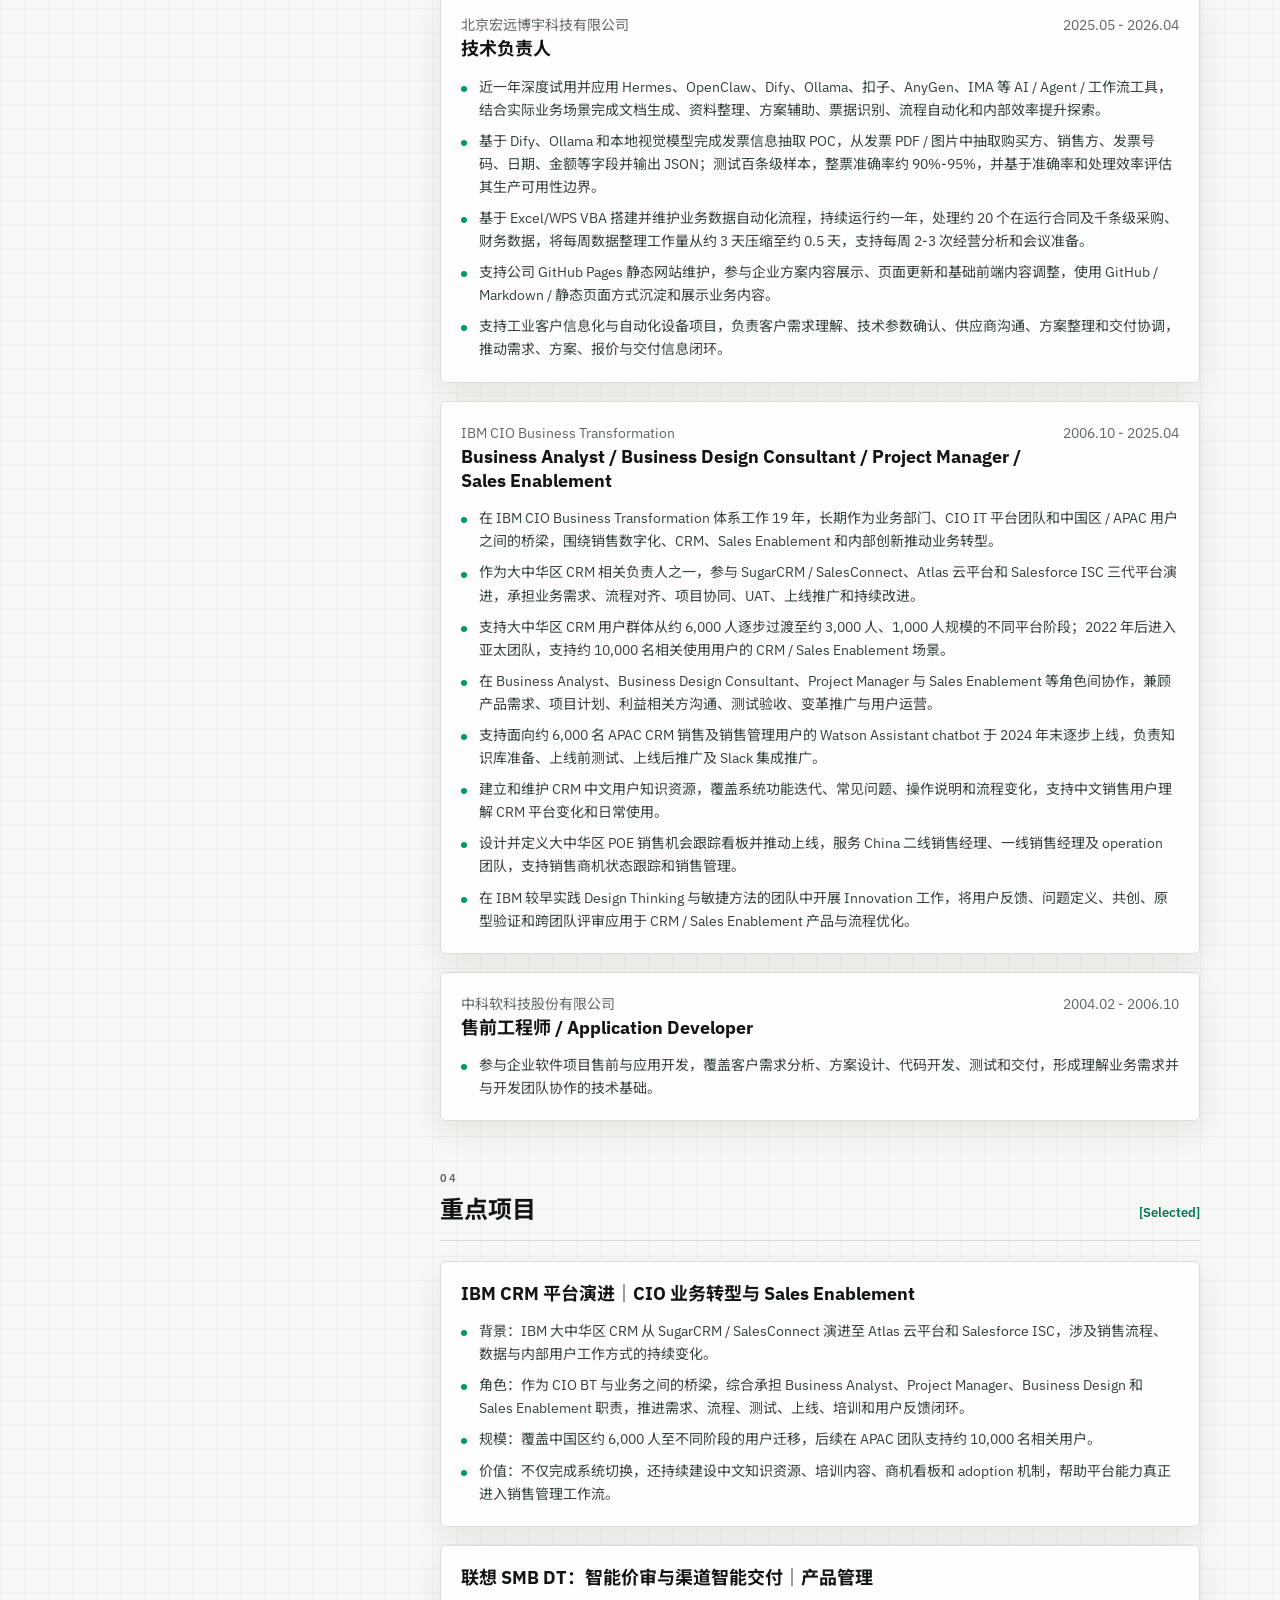
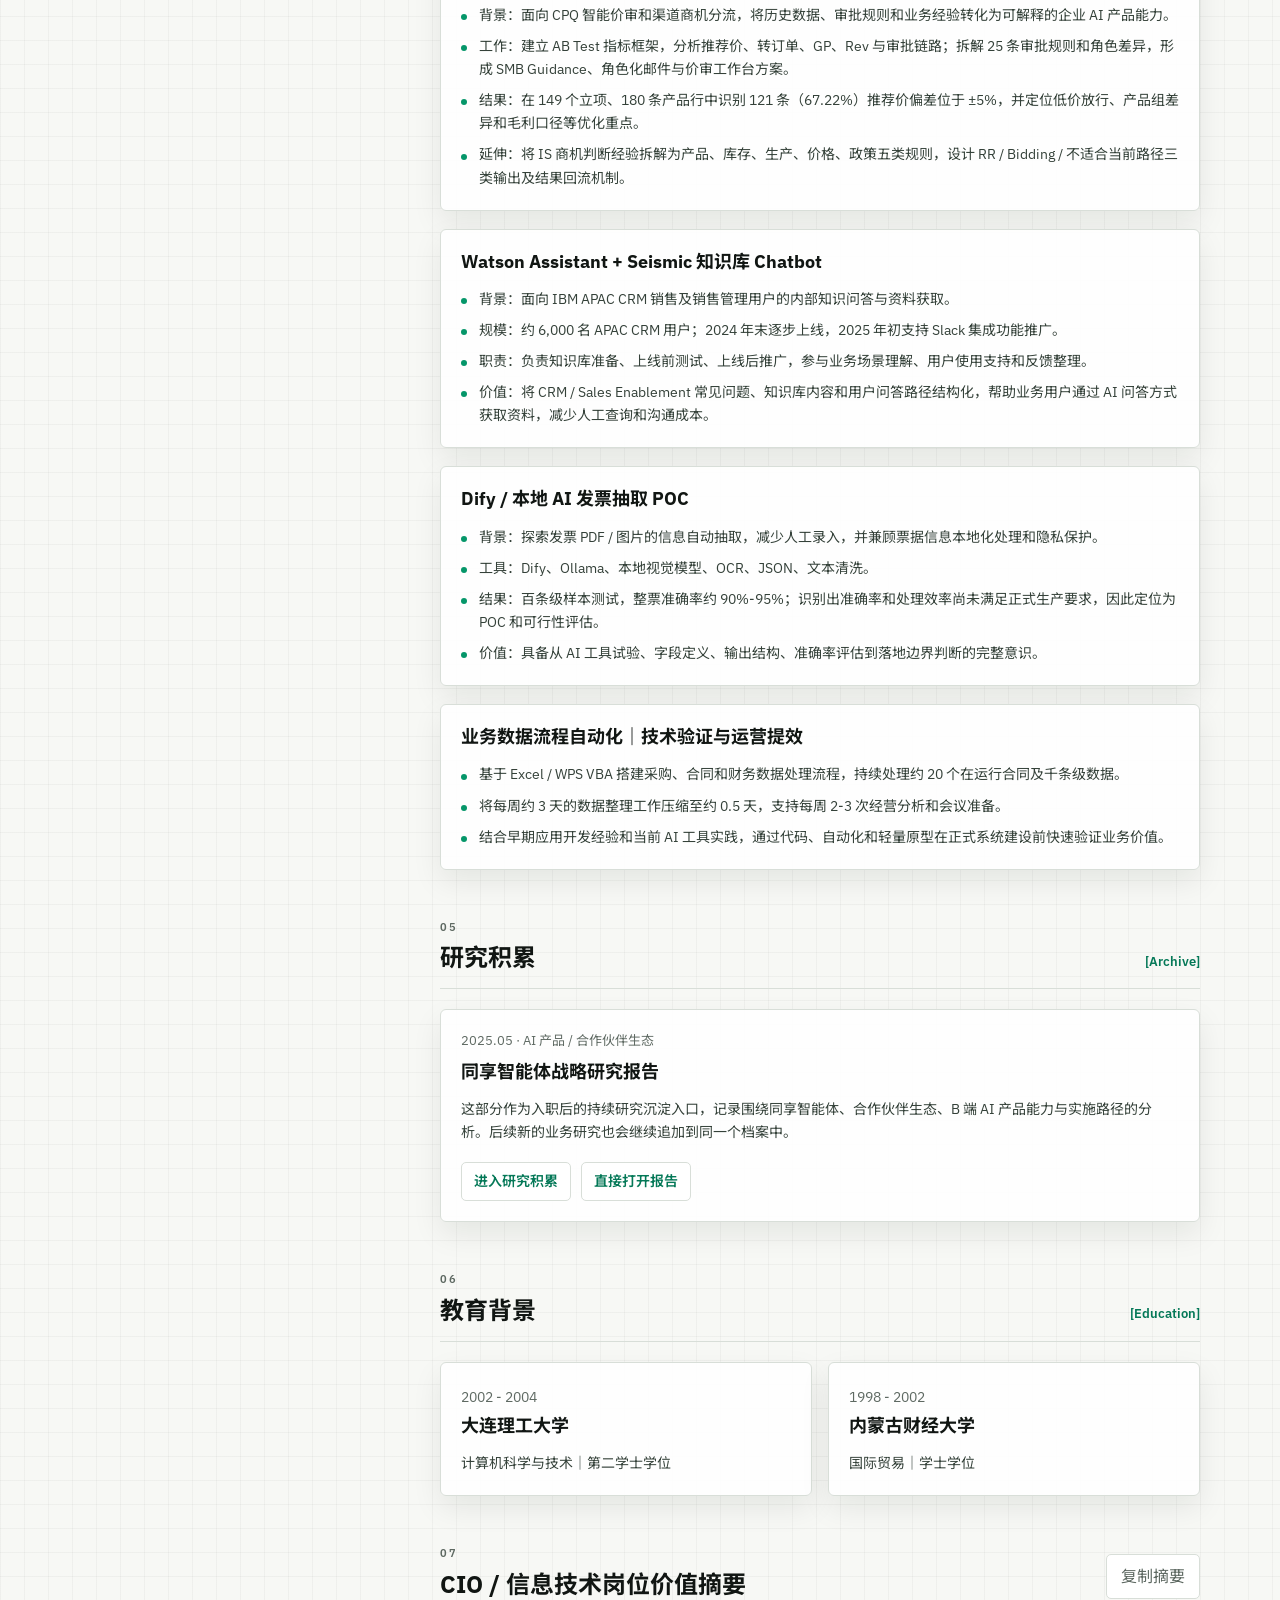
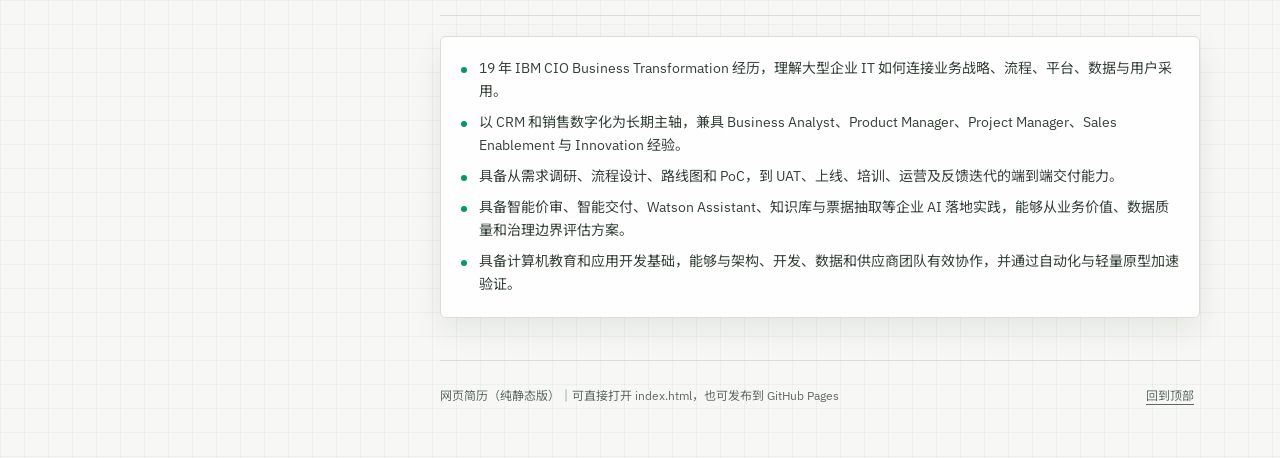
==== commit ebbc6567: "Prioritize enterprise AI capability" ====
--- a/index.html
+++ b/index.html
@@ -106,11 +106,11 @@
           </div>
           <div class="section-body">
             <div class="skill-grid">
+              <article class="card"><h3>企业 AI 与数据应用</h3><p>具备智能价审、智能交付、AI 问答和票据抽取经验，能够基于业务指标评估价值、风险与优化方向。</p></article>
               <article class="card"><h3>CIO 业务与数字化转型</h3><p>对齐业务战略、流程、数据与应用平台，将信息技术转化为可持续运营的业务能力。</p></article>
               <article class="card"><h3>CRM 与 Sales Enablement</h3><p>覆盖 CRM 平台演进、商机管理、销售流程、看板设计、知识管理及销售用户赋能。</p></article>
               <article class="card"><h3>产品、项目与创新管理</h3><p>兼具 Product Manager、Project Manager 和 Business Analyst 视角，运用 Design Thinking 与敏捷方法推进需求、原型、UAT、上线和迭代。</p></article>
               <article class="card"><h3>变革管理与用户采用</h3><p>面向中国区及 APAC 用户开展沟通、培训、知识库、推广和反馈闭环，降低切换阻力并促进 adoption。</p></article>
-              <article class="card"><h3>企业 AI 与数据应用</h3><p>具备智能价审、智能交付、AI 问答和票据抽取经验，能够基于业务指标评估价值、风险与优化方向。</p></article>
               <article class="card"><h3>技术基础与流程自动化</h3><p>具备应用开发基础，理解数据结构、系统集成与实现约束，通过 VBA、OCR、JSON 和轻量原型验证方案。</p></article>
             </div>
 
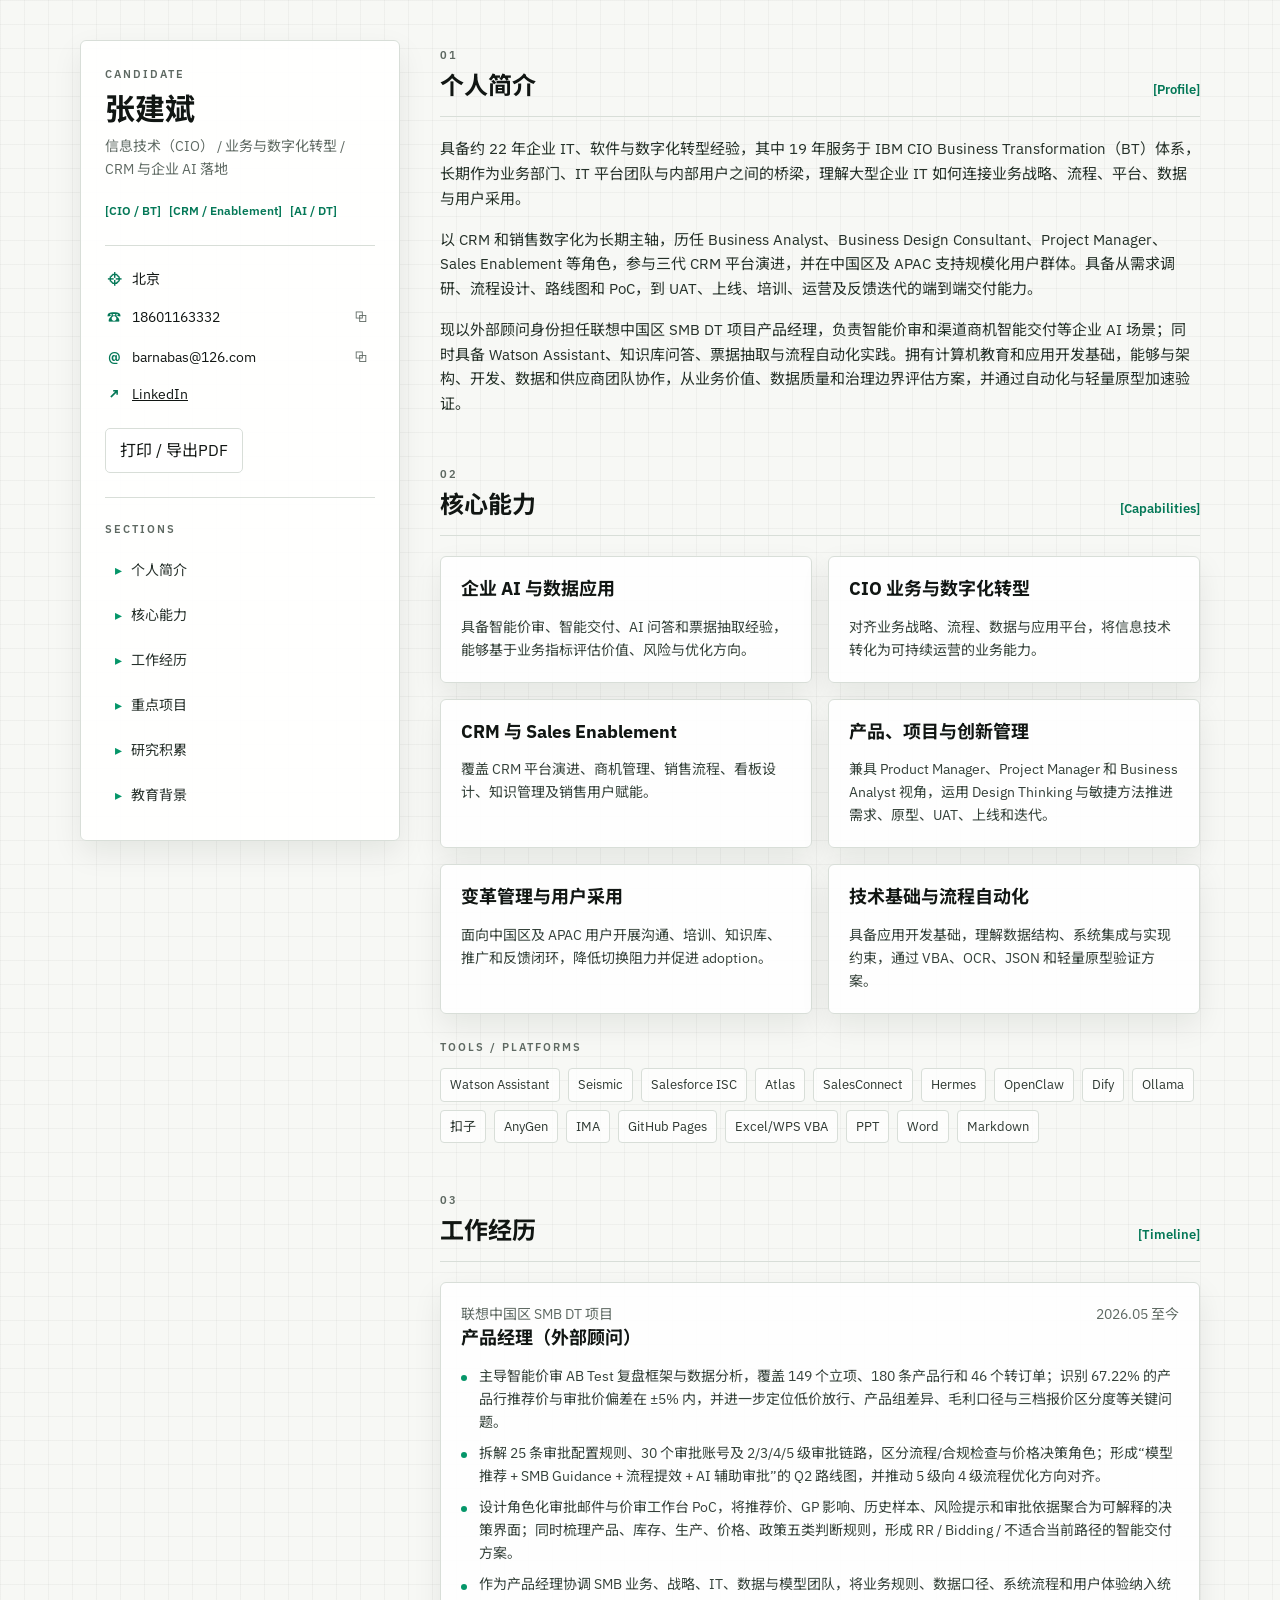
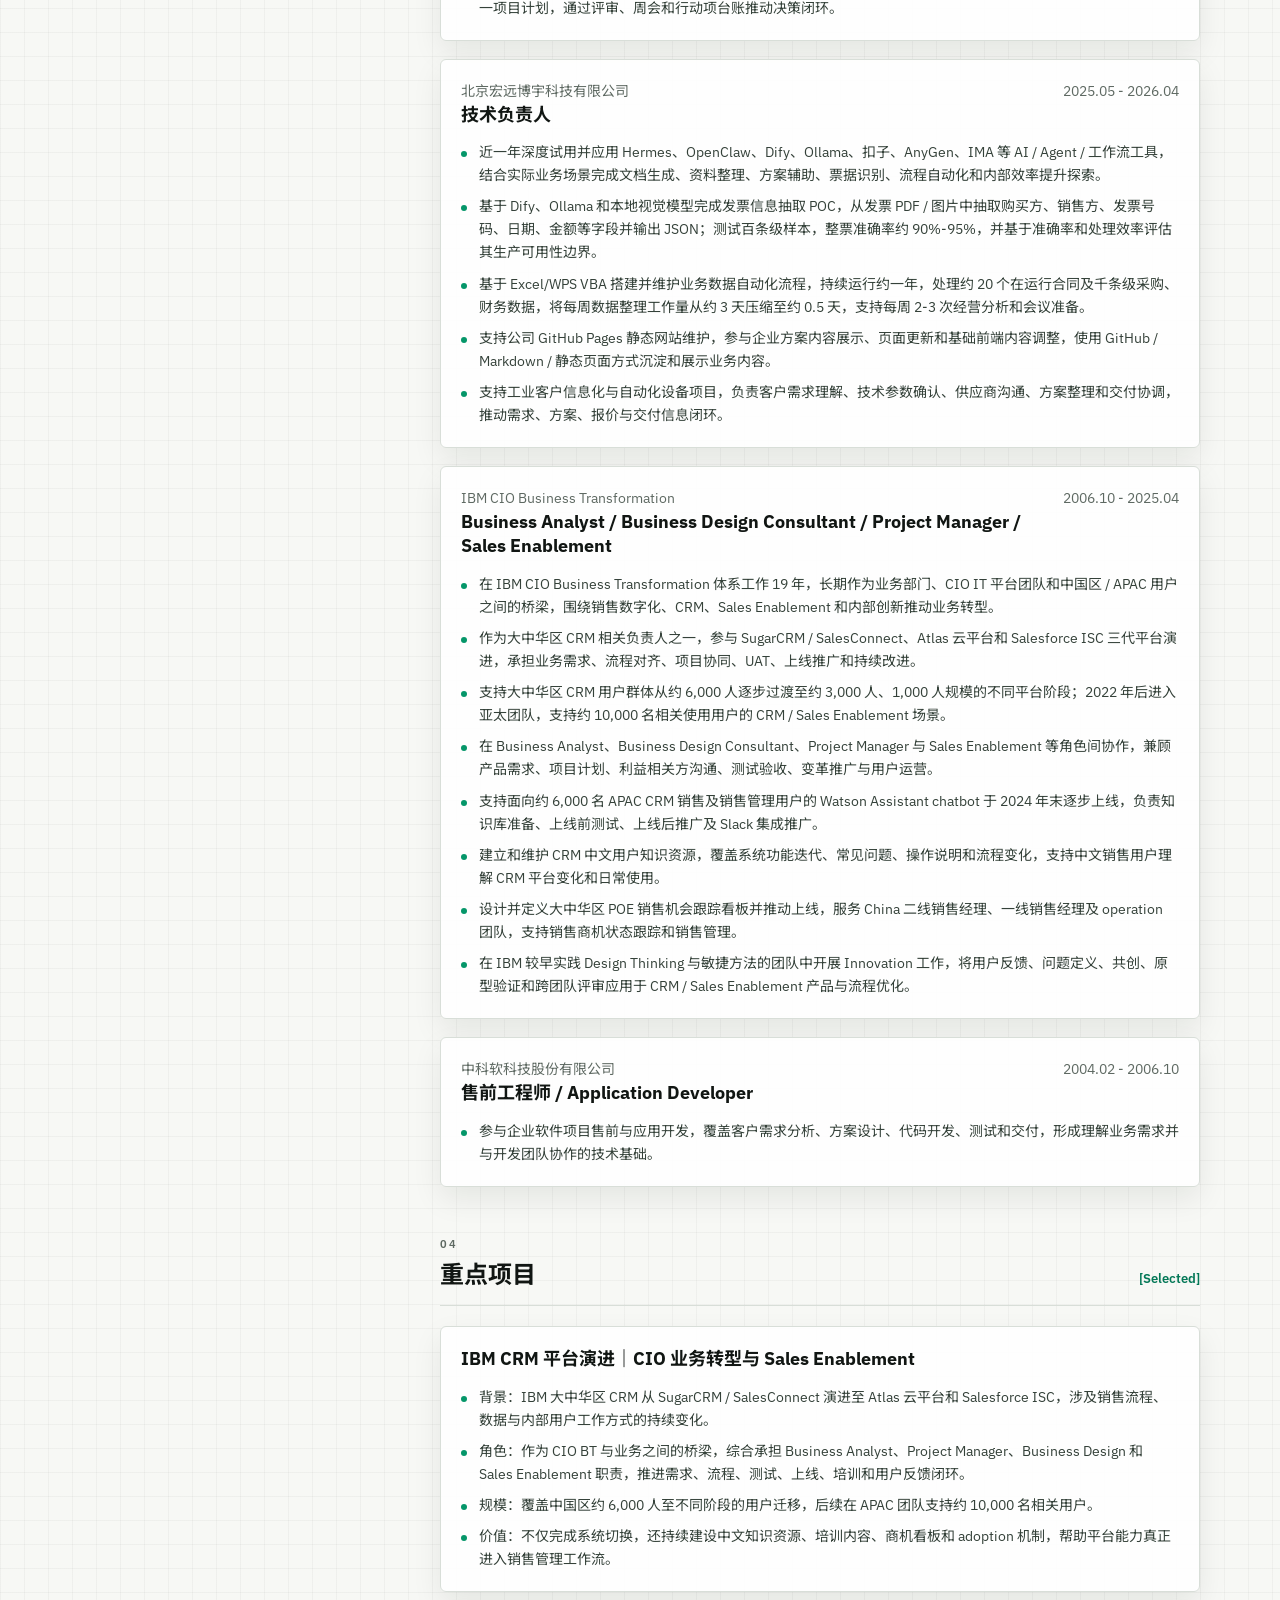
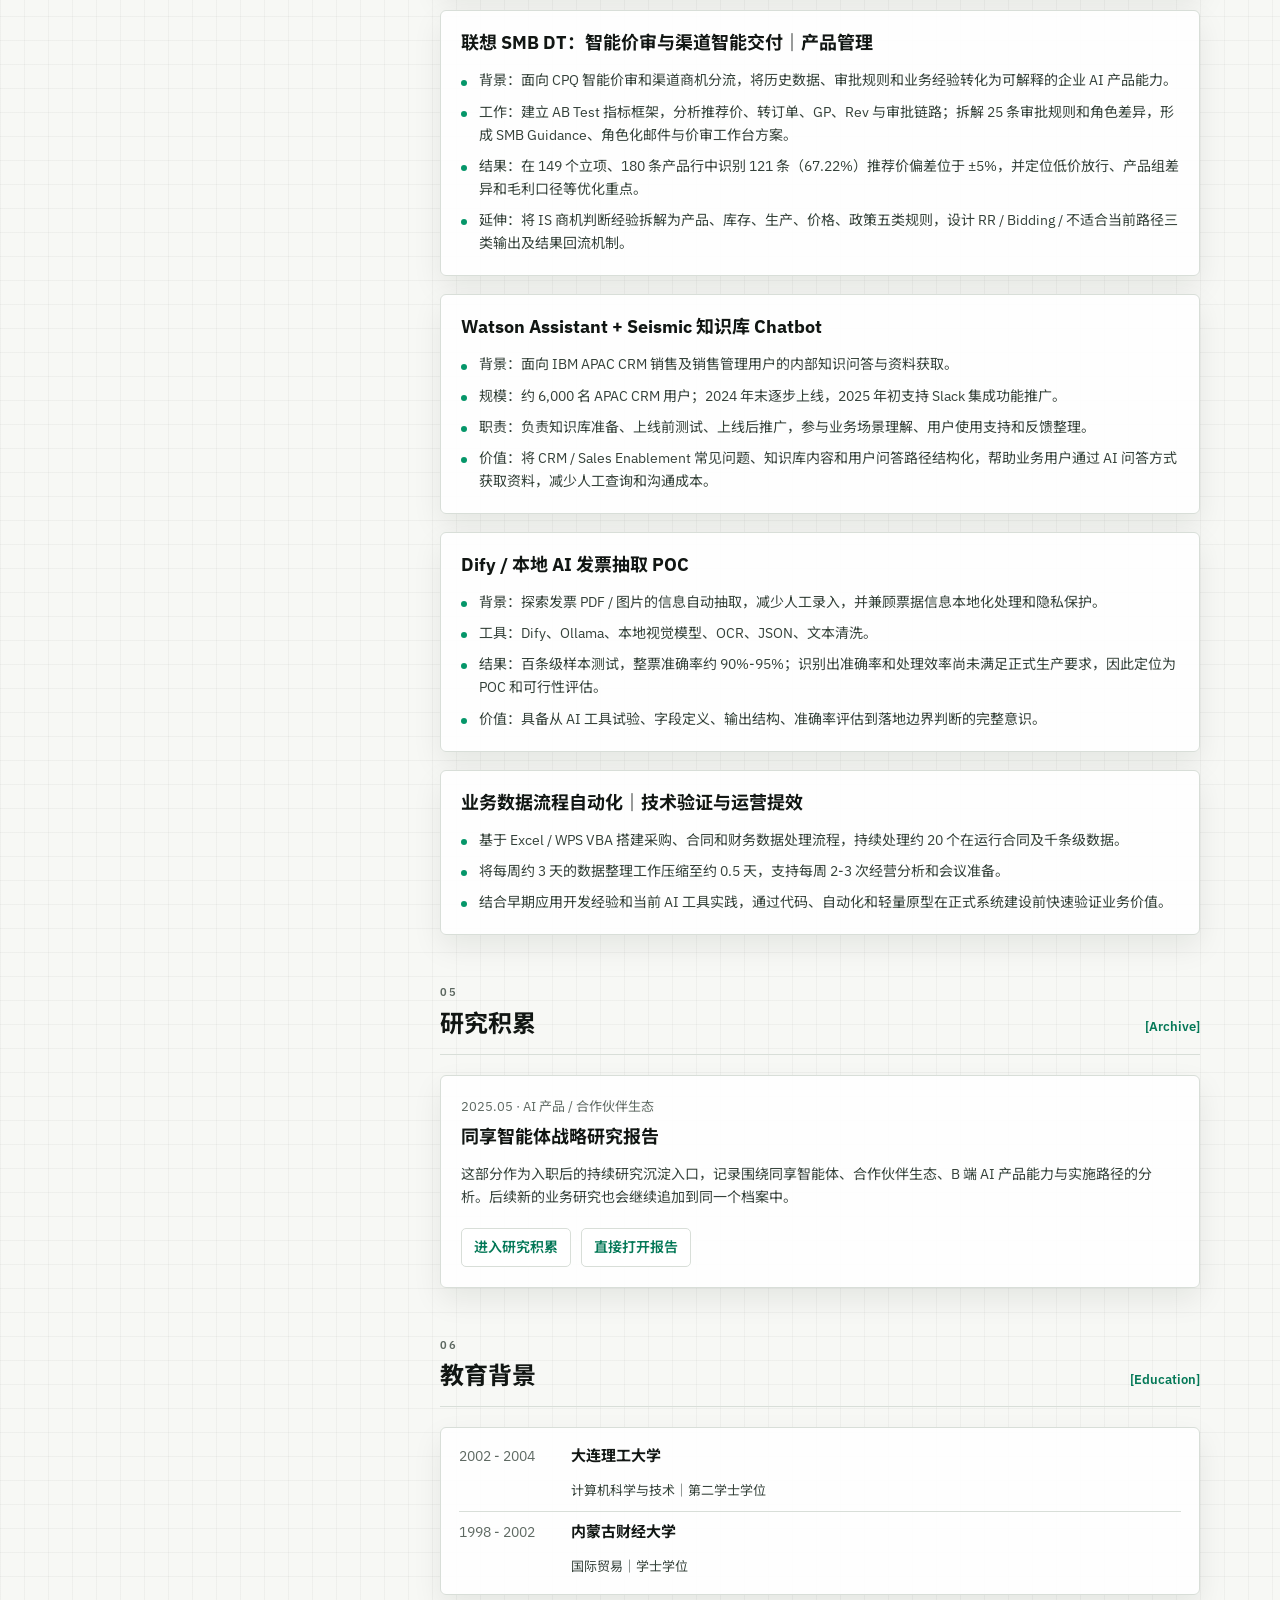
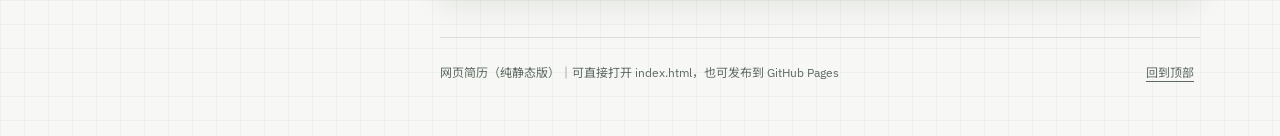
==== commit d55924b1: "Merge CIO value summary into profile" ====
--- a/index.html
+++ b/index.html
@@ -69,7 +69,6 @@
             <a href="#projects">重点项目</a>
             <a href="#research">研究积累</a>
             <a href="#education">教育背景</a>
-            <a href="#fit">岗位匹配</a>
           </nav>
         </div>
       </aside>
@@ -91,8 +90,9 @@
             <em>[Profile]</em>
           </div>
           <div class="section-body prose">
-            <p>具备约 22 年企业 IT、软件与数字化转型经验，其中 19 年服务于 IBM CIO Business Transformation（BT）体系，长期连接业务部门、IT 平台团队与内部用户。围绕 CRM 与销售数字化主线，历任 Business Analyst、Business Design Consultant、Project Manager、Sales Enablement 等角色，参与多代平台演进、业务流程转型、产品需求与项目交付、用户推广及知识体系建设。</p>
-            <p>现以外部顾问身份担任联想中国区 SMB DT 项目产品经理，负责智能价审和渠道商机智能交付等企业 AI 场景。兼具产品管理、项目推进、Innovation / Design Thinking、数据分析、变革推广与早期应用开发经验，能够从 CIO 视角把业务目标拆解为流程、数据、系统需求和可持续运营机制，推动方案从问题定义、PoC、测试验证走向业务采用。</p>
+            <p>具备约 22 年企业 IT、软件与数字化转型经验，其中 19 年服务于 IBM CIO Business Transformation（BT）体系，长期作为业务部门、IT 平台团队与内部用户之间的桥梁，理解大型企业 IT 如何连接业务战略、流程、平台、数据与用户采用。</p>
+            <p>以 CRM 和销售数字化为长期主轴，历任 Business Analyst、Business Design Consultant、Project Manager、Sales Enablement 等角色，参与三代 CRM 平台演进，并在中国区及 APAC 支持规模化用户群体。具备从需求调研、流程设计、路线图和 PoC，到 UAT、上线、培训、运营及反馈迭代的端到端交付能力。</p>
+            <p>现以外部顾问身份担任联想中国区 SMB DT 项目产品经理，负责智能价审和渠道商机智能交付等企业 AI 场景；同时具备 Watson Assistant、知识库问答、票据抽取与流程自动化实践。拥有计算机教育和应用开发基础，能够与架构、开发、数据和供应商团队协作，从业务价值、数据质量和治理边界评估方案，并通过自动化与轻量原型加速验证。</p>
           </div>
         </section>
 
@@ -221,29 +221,10 @@
             </div>
             <em>[Education]</em>
           </div>
-          <div class="section-body education-grid">
-            <article class="card"><time>2002 - 2004</time><h3>大连理工大学</h3><p>计算机科学与技术｜第二学士学位</p></article>
-            <article class="card"><time>1998 - 2002</time><h3>内蒙古财经大学</h3><p>国际贸易｜学士学位</p></article>
-          </div>
-        </section>
-
-        <section id="fit" class="section">
-          <div class="section-heading">
-            <div>
-              <span>07</span>
-              <h2>CIO / 信息技术岗位价值摘要</h2>
-            </div>
-            <button class="button subtle" type="button" id="copyFitButton">复制摘要</button>
-          </div>
           <div class="section-body">
-            <article class="card">
-              <ul id="fitList">
-                <li>19 年 IBM CIO Business Transformation 经历，理解大型企业 IT 如何连接业务战略、流程、平台、数据与用户采用。</li>
-                <li>以 CRM 和销售数字化为长期主轴，兼具 Business Analyst、Product Manager、Project Manager、Sales Enablement 与 Innovation 经验。</li>
-                <li>具备从需求调研、流程设计、路线图和 PoC，到 UAT、上线、培训、运营及反馈迭代的端到端交付能力。</li>
-                <li>具备智能价审、智能交付、Watson Assistant、知识库与票据抽取等企业 AI 落地实践，能够从业务价值、数据质量和治理边界评估方案。</li>
-                <li>具备计算机教育和应用开发基础，能够与架构、开发、数据和供应商团队有效协作，并通过自动化与轻量原型加速验证。</li>
-              </ul>
+            <article class="card education-compact">
+              <div class="education-item"><time>2002 - 2004</time><div><h3>大连理工大学</h3><p>计算机科学与技术｜第二学士学位</p></div></div>
+              <div class="education-item"><time>1998 - 2002</time><div><h3>内蒙古财经大学</h3><p>国际贸易｜学士学位</p></div></div>
             </article>
           </div>
         </section>
--- a/styles.css
+++ b/styles.css
@@ -365,14 +365,29 @@
   background: var(--accent);
 }
 
-.education-grid {
-  display: grid;
-  grid-template-columns: repeat(2, minmax(0, 1fr));
+.education-compact {
+  padding: 8px 18px;
+}
+
+.education-item {
+  display: grid;
+  grid-template-columns: 96px minmax(0, 1fr);
+  align-items: baseline;
   gap: 16px;
-}
-
-.education-grid h3 {
-  margin-top: 5px;
+  padding: 9px 0;
+}
+
+.education-item + .education-item {
+  border-top: 1px solid var(--line);
+}
+
+.education-item h3 {
+  font-size: 15px;
+}
+
+.education-item p {
+  margin-top: 2px;
+  font-size: 13px;
 }
 
 .footer {
@@ -445,9 +460,13 @@
     font-size: 14px;
   }
 
-  .skill-grid,
-  .education-grid {
+  .skill-grid {
     grid-template-columns: 1fr;
+  }
+
+  .education-item {
+    grid-template-columns: 1fr;
+    gap: 2px;
   }
 
   .job-title,
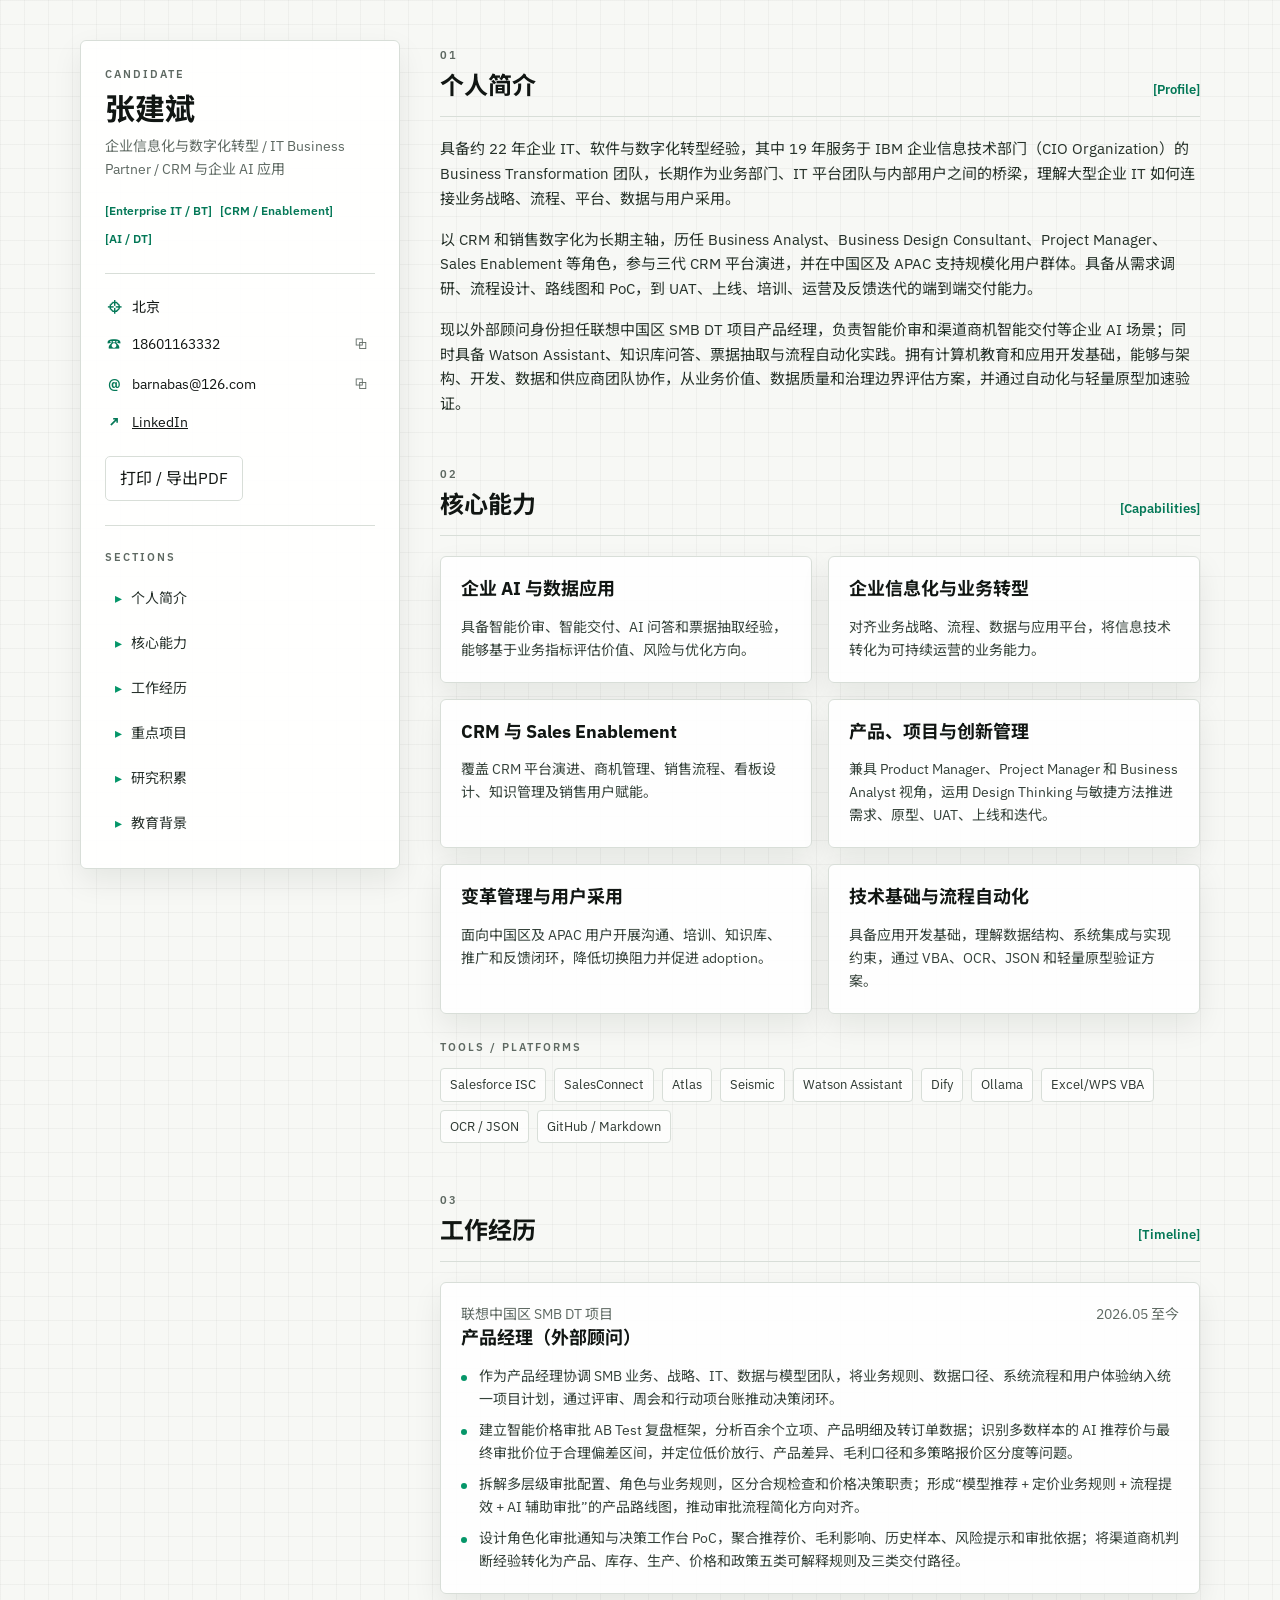
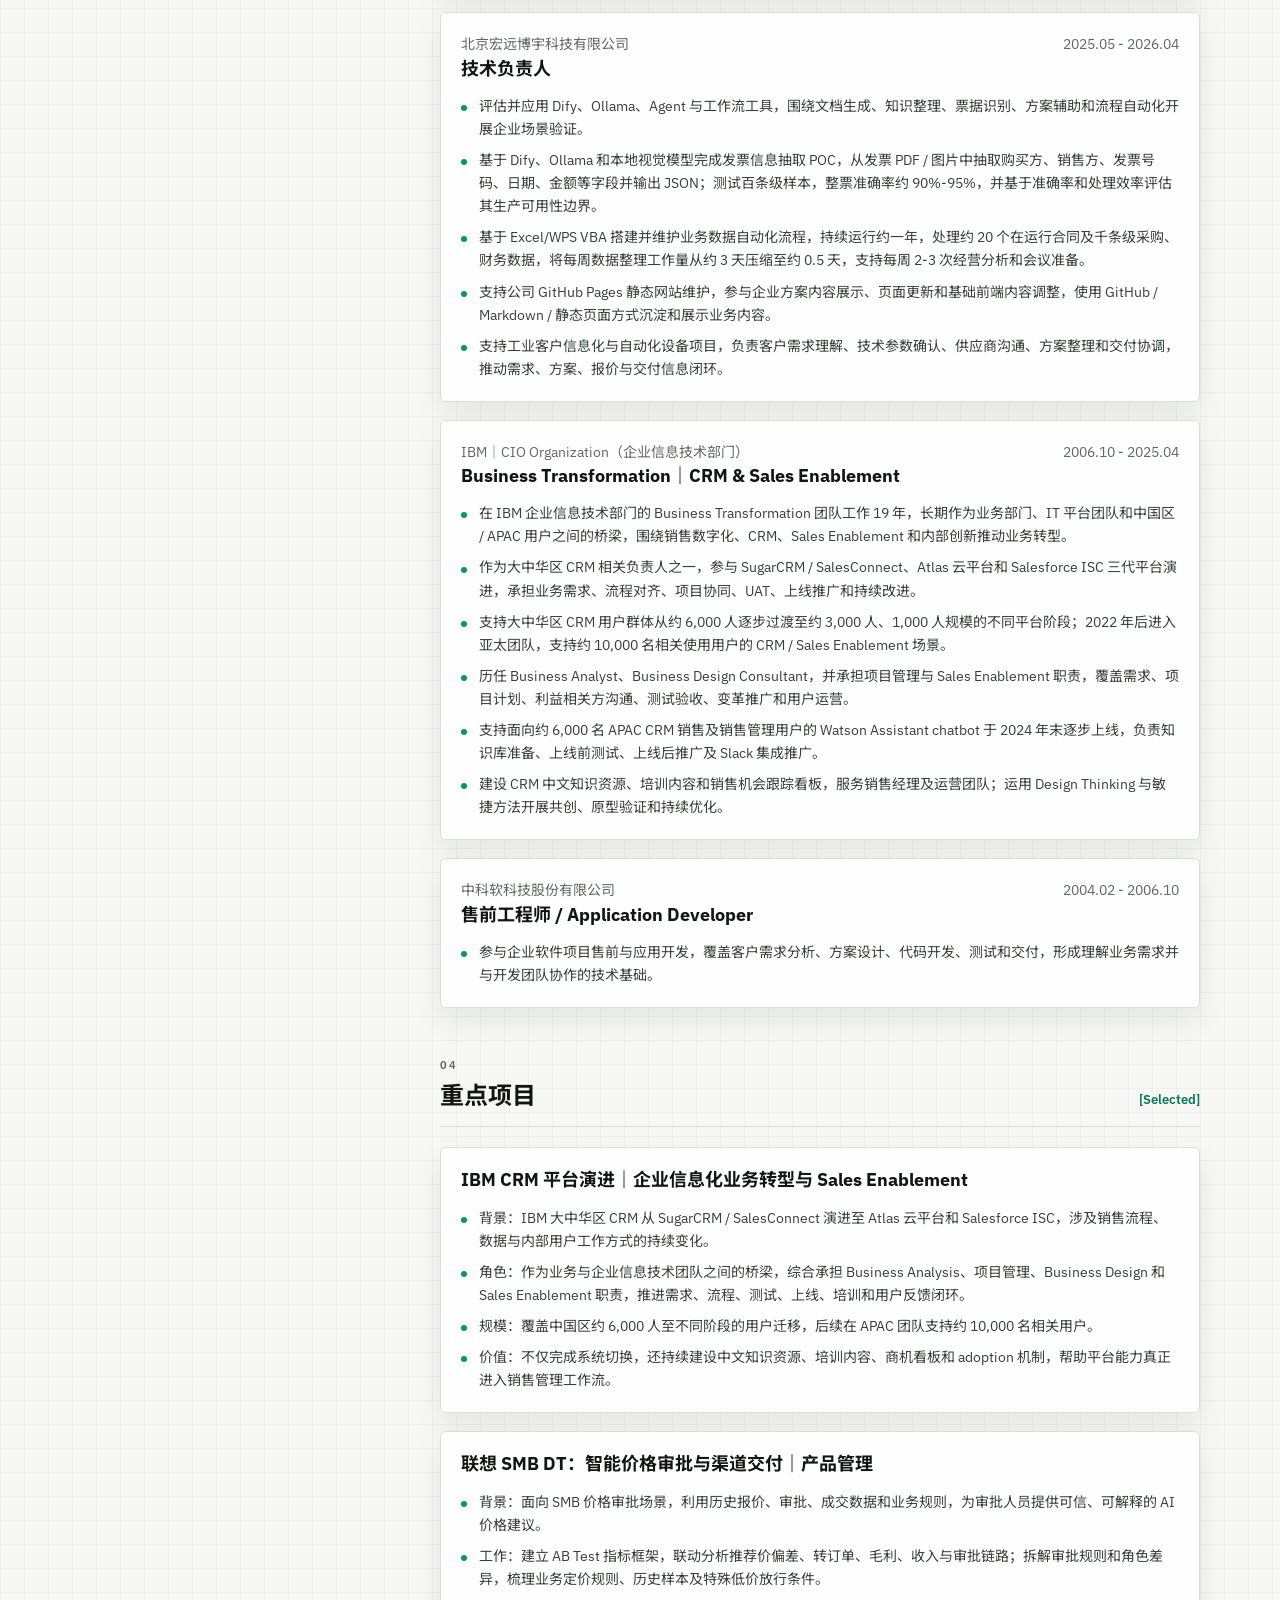
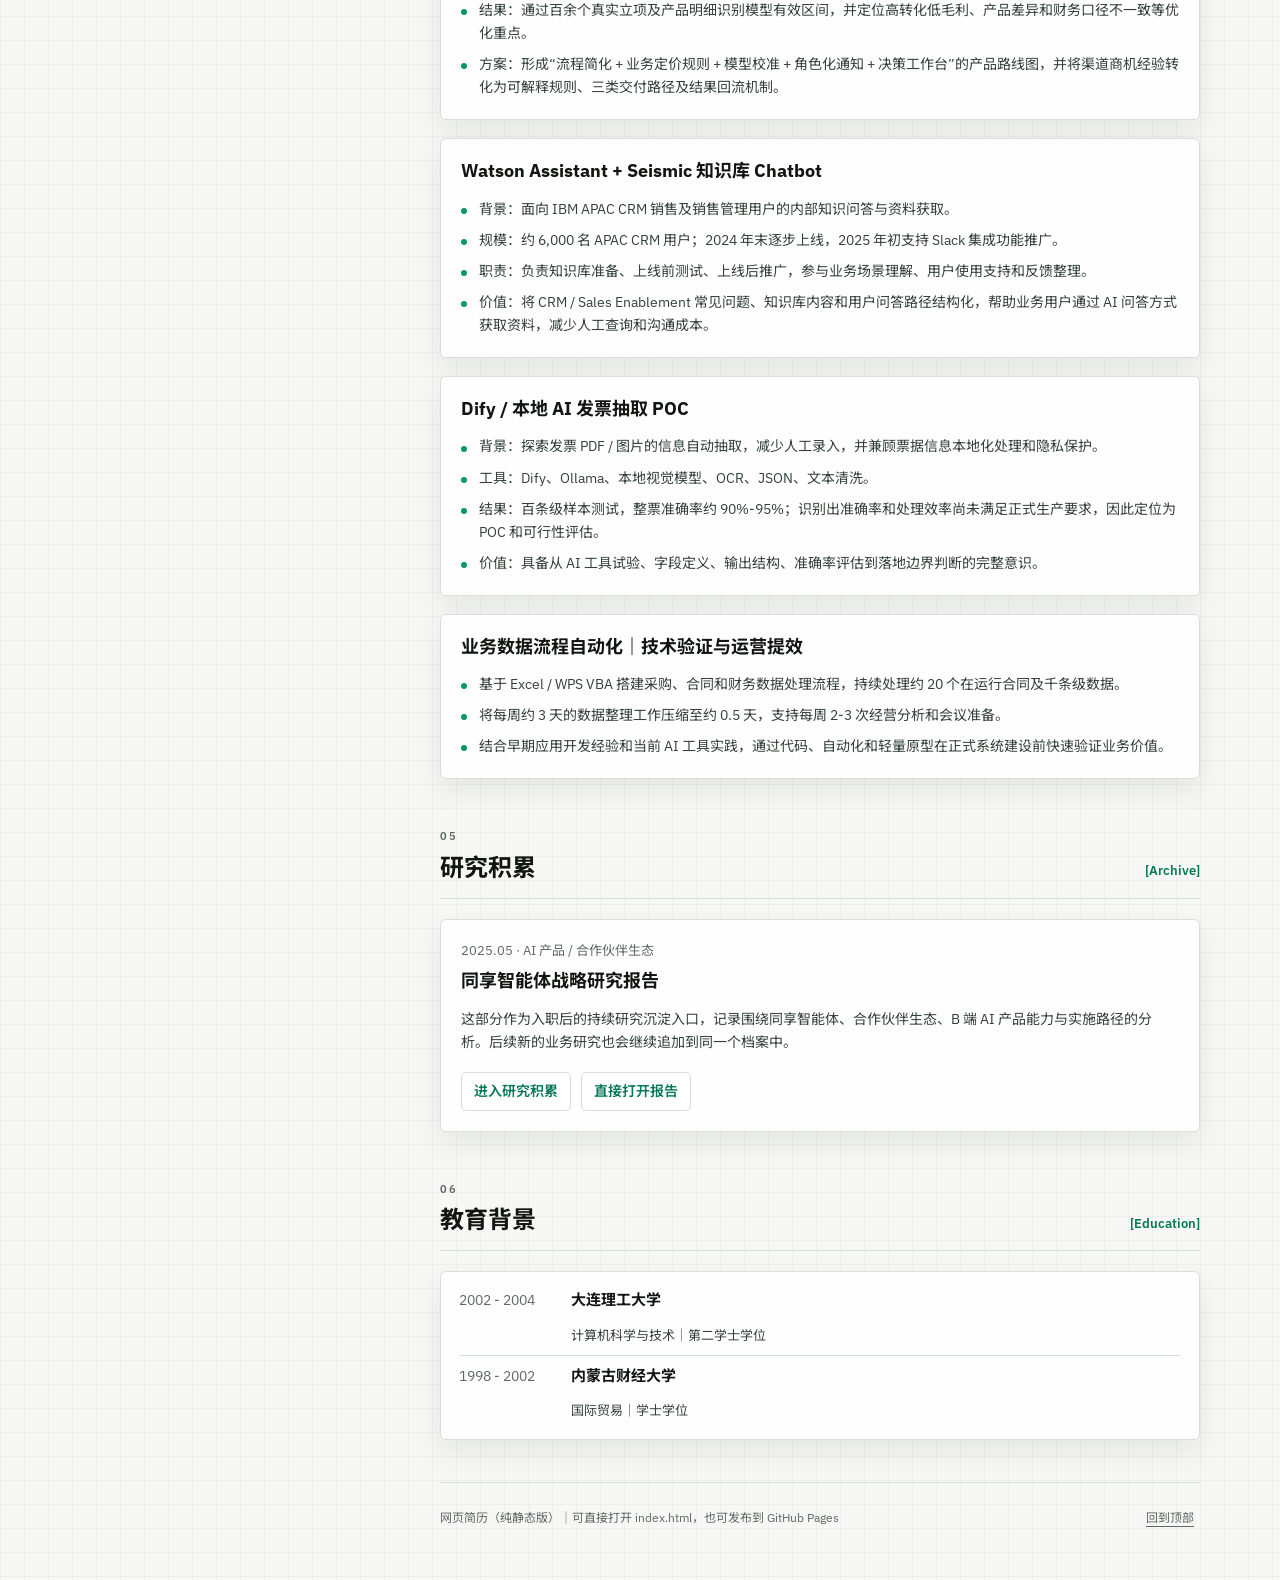
==== commit b6a42721: "Clarify enterprise IT positioning" ====
--- a/index.html
+++ b/index.html
@@ -3,9 +3,9 @@
   <head>
     <meta charset="UTF-8" />
     <meta name="viewport" content="width=device-width, initial-scale=1.0" />
-    <meta name="description" content="张建斌｜信息技术（CIO）/ 业务与数字化转型 / CRM 与企业 AI 落地｜网页简历" />
+    <meta name="description" content="张建斌｜企业信息化与数字化转型 / IT Business Partner / CRM 与企业 AI 应用｜网页简历" />
     <meta name="author" content="张建斌" />
-    <title>张建斌｜CIO 业务与数字化转型｜简历</title>
+    <title>张建斌｜企业信息化与数字化转型｜简历</title>
     <link rel="preconnect" href="https://fonts.googleapis.com" />
     <link rel="preconnect" href="https://fonts.gstatic.com" crossorigin />
     <link href="https://fonts.googleapis.com/css2?family=IBM+Plex+Sans:wght@400;500;600;700&family=Noto+Sans+SC:wght@400;500;600;700&display=swap" rel="stylesheet" />
@@ -15,7 +15,7 @@
     <div class="page-shell">
       <header class="print-header">
         <h1>张建斌</h1>
-        <p>信息技术（CIO） / 业务与数字化转型 / CRM 与企业 AI 落地</p>
+        <p>企业信息化与数字化转型 / IT Business Partner / CRM 与企业 AI 应用</p>
         <div class="print-contact">
           <span>北京</span>
           <span>手机：18601163332</span>
@@ -28,10 +28,10 @@
         <div class="candidate-card">
           <div class="eyebrow">CANDIDATE</div>
           <h1>张建斌</h1>
-          <p class="role">信息技术（CIO） / 业务与数字化转型 / CRM 与企业 AI 落地</p>
+          <p class="role">企业信息化与数字化转型 / IT Business Partner / CRM 与企业 AI 应用</p>
 
           <div class="tags" aria-label="关键词">
-            <span>[CIO / BT]</span>
+            <span>[Enterprise IT / BT]</span>
             <span>[CRM / Enablement]</span>
             <span>[AI / DT]</span>
           </div>
@@ -76,7 +76,7 @@
       <main class="content">
         <header class="mobile-header">
           <h1>张建斌</h1>
-          <p>信息技术（CIO） / 业务与数字化转型 / CRM 与企业 AI 落地</p>
+          <p>企业信息化与数字化转型 / IT Business Partner / CRM 与企业 AI 应用</p>
           <div>北京｜18601163332｜barnabas@126.com</div>
           <button class="button" type="button" id="mobilePrintButton">打印 / 导出PDF</button>
         </header>
@@ -90,7 +90,7 @@
             <em>[Profile]</em>
           </div>
           <div class="section-body prose">
-            <p>具备约 22 年企业 IT、软件与数字化转型经验，其中 19 年服务于 IBM CIO Business Transformation（BT）体系，长期作为业务部门、IT 平台团队与内部用户之间的桥梁，理解大型企业 IT 如何连接业务战略、流程、平台、数据与用户采用。</p>
+            <p>具备约 22 年企业 IT、软件与数字化转型经验，其中 19 年服务于 IBM 企业信息技术部门（CIO Organization）的 Business Transformation 团队，长期作为业务部门、IT 平台团队与内部用户之间的桥梁，理解大型企业 IT 如何连接业务战略、流程、平台、数据与用户采用。</p>
             <p>以 CRM 和销售数字化为长期主轴，历任 Business Analyst、Business Design Consultant、Project Manager、Sales Enablement 等角色，参与三代 CRM 平台演进，并在中国区及 APAC 支持规模化用户群体。具备从需求调研、流程设计、路线图和 PoC，到 UAT、上线、培训、运营及反馈迭代的端到端交付能力。</p>
             <p>现以外部顾问身份担任联想中国区 SMB DT 项目产品经理，负责智能价审和渠道商机智能交付等企业 AI 场景；同时具备 Watson Assistant、知识库问答、票据抽取与流程自动化实践。拥有计算机教育和应用开发基础，能够与架构、开发、数据和供应商团队协作，从业务价值、数据质量和治理边界评估方案，并通过自动化与轻量原型加速验证。</p>
           </div>
@@ -107,7 +107,7 @@
           <div class="section-body">
             <div class="skill-grid">
               <article class="card"><h3>企业 AI 与数据应用</h3><p>具备智能价审、智能交付、AI 问答和票据抽取经验，能够基于业务指标评估价值、风险与优化方向。</p></article>
-              <article class="card"><h3>CIO 业务与数字化转型</h3><p>对齐业务战略、流程、数据与应用平台，将信息技术转化为可持续运营的业务能力。</p></article>
+              <article class="card"><h3>企业信息化与业务转型</h3><p>对齐业务战略、流程、数据与应用平台，将信息技术转化为可持续运营的业务能力。</p></article>
               <article class="card"><h3>CRM 与 Sales Enablement</h3><p>覆盖 CRM 平台演进、商机管理、销售流程、看板设计、知识管理及销售用户赋能。</p></article>
               <article class="card"><h3>产品、项目与创新管理</h3><p>兼具 Product Manager、Project Manager 和 Business Analyst 视角，运用 Design Thinking 与敏捷方法推进需求、原型、UAT、上线和迭代。</p></article>
               <article class="card"><h3>变革管理与用户采用</h3><p>面向中国区及 APAC 用户开展沟通、培训、知识库、推广和反馈闭环，降低切换阻力并促进 adoption。</p></article>
@@ -117,7 +117,7 @@
             <div class="tool-block">
               <div class="eyebrow">TOOLS / PLATFORMS</div>
               <div class="tool-list">
-                <span>Watson Assistant</span><span>Seismic</span><span>Salesforce ISC</span><span>Atlas</span><span>SalesConnect</span><span>Hermes</span><span>OpenClaw</span><span>Dify</span><span>Ollama</span><span>扣子</span><span>AnyGen</span><span>IMA</span><span>GitHub Pages</span><span>Excel/WPS VBA</span><span>PPT</span><span>Word</span><span>Markdown</span>
+                <span>Salesforce ISC</span><span>SalesConnect</span><span>Atlas</span><span>Seismic</span><span>Watson Assistant</span><span>Dify</span><span>Ollama</span><span>Excel/WPS VBA</span><span>OCR / JSON</span><span>GitHub / Markdown</span>
               </div>
             </div>
           </div>
@@ -135,17 +135,17 @@
             <article class="card">
               <div class="job-title"><div><p>联想中国区 SMB DT 项目</p><h3>产品经理（外部顾问）</h3></div><time>2026.05 至今</time></div>
               <ul>
-                <li>主导智能价审 AB Test 复盘框架与数据分析，覆盖 149 个立项、180 条产品行和 46 个转订单；识别 67.22% 的产品行推荐价与审批价偏差在 ±5% 内，并进一步定位低价放行、产品组差异、毛利口径与三档报价区分度等关键问题。</li>
-                <li>拆解 25 条审批配置规则、30 个审批账号及 2/3/4/5 级审批链路，区分流程/合规检查与价格决策角色；形成“模型推荐 + SMB Guidance + 流程提效 + AI 辅助审批”的 Q2 路线图，并推动 5 级向 4 级流程优化方向对齐。</li>
-                <li>设计角色化审批邮件与价审工作台 PoC，将推荐价、GP 影响、历史样本、风险提示和审批依据聚合为可解释的决策界面；同时梳理产品、库存、生产、价格、政策五类判断规则，形成 RR / Bidding / 不适合当前路径的智能交付方案。</li>
                 <li>作为产品经理协调 SMB 业务、战略、IT、数据与模型团队，将业务规则、数据口径、系统流程和用户体验纳入统一项目计划，通过评审、周会和行动项台账推动决策闭环。</li>
+                <li>建立智能价格审批 AB Test 复盘框架，分析百余个立项、产品明细及转订单数据；识别多数样本的 AI 推荐价与最终审批价位于合理偏差区间，并定位低价放行、产品差异、毛利口径和多策略报价区分度等问题。</li>
+                <li>拆解多层级审批配置、角色与业务规则，区分合规检查和价格决策职责；形成“模型推荐 + 定价业务规则 + 流程提效 + AI 辅助审批”的产品路线图，推动审批流程简化方向对齐。</li>
+                <li>设计角色化审批通知与决策工作台 PoC，聚合推荐价、毛利影响、历史样本、风险提示和审批依据；将渠道商机判断经验转化为产品、库存、生产、价格和政策五类可解释规则及三类交付路径。</li>
               </ul>
             </article>
 
             <article class="card">
               <div class="job-title"><div><p>北京宏远博宇科技有限公司</p><h3>技术负责人</h3></div><time>2025.05 - 2026.04</time></div>
               <ul>
-                <li>近一年深度试用并应用 Hermes、OpenClaw、Dify、Ollama、扣子、AnyGen、IMA 等 AI / Agent / 工作流工具，结合实际业务场景完成文档生成、资料整理、方案辅助、票据识别、流程自动化和内部效率提升探索。</li>
+                <li>评估并应用 Dify、Ollama、Agent 与工作流工具，围绕文档生成、知识整理、票据识别、方案辅助和流程自动化开展企业场景验证。</li>
                 <li>基于 Dify、Ollama 和本地视觉模型完成发票信息抽取 POC，从发票 PDF / 图片中抽取购买方、销售方、发票号码、日期、金额等字段并输出 JSON；测试百条级样本，整票准确率约 90%-95%，并基于准确率和处理效率评估其生产可用性边界。</li>
                 <li>基于 Excel/WPS VBA 搭建并维护业务数据自动化流程，持续运行约一年，处理约 20 个在运行合同及千条级采购、财务数据，将每周数据整理工作量从约 3 天压缩至约 0.5 天，支持每周 2-3 次经营分析和会议准备。</li>
                 <li>支持公司 GitHub Pages 静态网站维护，参与企业方案内容展示、页面更新和基础前端内容调整，使用 GitHub / Markdown / 静态页面方式沉淀和展示业务内容。</li>
@@ -154,16 +154,14 @@
             </article>
 
             <article class="card">
-              <div class="job-title"><div><p>IBM CIO Business Transformation</p><h3>Business Analyst / Business Design Consultant / Project Manager / Sales Enablement</h3></div><time>2006.10 - 2025.04</time></div>
-              <ul>
-                <li>在 IBM CIO Business Transformation 体系工作 19 年，长期作为业务部门、CIO IT 平台团队和中国区 / APAC 用户之间的桥梁，围绕销售数字化、CRM、Sales Enablement 和内部创新推动业务转型。</li>
+              <div class="job-title"><div><p>IBM｜CIO Organization（企业信息技术部门）</p><h3>Business Transformation｜CRM &amp; Sales Enablement</h3></div><time>2006.10 - 2025.04</time></div>
+              <ul>
+                <li>在 IBM 企业信息技术部门的 Business Transformation 团队工作 19 年，长期作为业务部门、IT 平台团队和中国区 / APAC 用户之间的桥梁，围绕销售数字化、CRM、Sales Enablement 和内部创新推动业务转型。</li>
                 <li>作为大中华区 CRM 相关负责人之一，参与 SugarCRM / SalesConnect、Atlas 云平台和 Salesforce ISC 三代平台演进，承担业务需求、流程对齐、项目协同、UAT、上线推广和持续改进。</li>
                 <li>支持大中华区 CRM 用户群体从约 6,000 人逐步过渡至约 3,000 人、1,000 人规模的不同平台阶段；2022 年后进入亚太团队，支持约 10,000 名相关使用用户的 CRM / Sales Enablement 场景。</li>
-                <li>在 Business Analyst、Business Design Consultant、Project Manager 与 Sales Enablement 等角色间协作，兼顾产品需求、项目计划、利益相关方沟通、测试验收、变革推广与用户运营。</li>
+                <li>历任 Business Analyst、Business Design Consultant，并承担项目管理与 Sales Enablement 职责，覆盖需求、项目计划、利益相关方沟通、测试验收、变革推广和用户运营。</li>
                 <li>支持面向约 6,000 名 APAC CRM 销售及销售管理用户的 Watson Assistant chatbot 于 2024 年末逐步上线，负责知识库准备、上线前测试、上线后推广及 Slack 集成推广。</li>
-                <li>建立和维护 CRM 中文用户知识资源，覆盖系统功能迭代、常见问题、操作说明和流程变化，支持中文销售用户理解 CRM 平台变化和日常使用。</li>
-                <li>设计并定义大中华区 POE 销售机会跟踪看板并推动上线，服务 China 二线销售经理、一线销售经理及 operation 团队，支持销售商机状态跟踪和销售管理。</li>
-                <li>在 IBM 较早实践 Design Thinking 与敏捷方法的团队中开展 Innovation 工作，将用户反馈、问题定义、共创、原型验证和跨团队评审应用于 CRM / Sales Enablement 产品与流程优化。</li>
+                <li>建设 CRM 中文知识资源、培训内容和销售机会跟踪看板，服务销售经理及运营团队；运用 Design Thinking 与敏捷方法开展共创、原型验证和持续优化。</li>
               </ul>
             </article>
 
@@ -185,8 +183,8 @@
             <em>[Selected]</em>
           </div>
           <div class="section-body stack">
-            <article class="card"><h3>IBM CRM 平台演进｜CIO 业务转型与 Sales Enablement</h3><ul><li>背景：IBM 大中华区 CRM 从 SugarCRM / SalesConnect 演进至 Atlas 云平台和 Salesforce ISC，涉及销售流程、数据与内部用户工作方式的持续变化。</li><li>角色：作为 CIO BT 与业务之间的桥梁，综合承担 Business Analyst、Project Manager、Business Design 和 Sales Enablement 职责，推进需求、流程、测试、上线、培训和用户反馈闭环。</li><li>规模：覆盖中国区约 6,000 人至不同阶段的用户迁移，后续在 APAC 团队支持约 10,000 名相关用户。</li><li>价值：不仅完成系统切换，还持续建设中文知识资源、培训内容、商机看板和 adoption 机制，帮助平台能力真正进入销售管理工作流。</li></ul></article>
-            <article class="card"><h3>联想 SMB DT：智能价审与渠道智能交付｜产品管理</h3><ul><li>背景：面向 CPQ 智能价审和渠道商机分流，将历史数据、审批规则和业务经验转化为可解释的企业 AI 产品能力。</li><li>工作：建立 AB Test 指标框架，分析推荐价、转订单、GP、Rev 与审批链路；拆解 25 条审批规则和角色差异，形成 SMB Guidance、角色化邮件与价审工作台方案。</li><li>结果：在 149 个立项、180 条产品行中识别 121 条（67.22%）推荐价偏差位于 ±5%，并定位低价放行、产品组差异和毛利口径等优化重点。</li><li>延伸：将 IS 商机判断经验拆解为产品、库存、生产、价格、政策五类规则，设计 RR / Bidding / 不适合当前路径三类输出及结果回流机制。</li></ul></article>
+            <article class="card"><h3>IBM CRM 平台演进｜企业信息化业务转型与 Sales Enablement</h3><ul><li>背景：IBM 大中华区 CRM 从 SugarCRM / SalesConnect 演进至 Atlas 云平台和 Salesforce ISC，涉及销售流程、数据与内部用户工作方式的持续变化。</li><li>角色：作为业务与企业信息技术团队之间的桥梁，综合承担 Business Analysis、项目管理、Business Design 和 Sales Enablement 职责，推进需求、流程、测试、上线、培训和用户反馈闭环。</li><li>规模：覆盖中国区约 6,000 人至不同阶段的用户迁移，后续在 APAC 团队支持约 10,000 名相关用户。</li><li>价值：不仅完成系统切换，还持续建设中文知识资源、培训内容、商机看板和 adoption 机制，帮助平台能力真正进入销售管理工作流。</li></ul></article>
+            <article class="card"><h3>联想 SMB DT：智能价格审批与渠道交付｜产品管理</h3><ul><li>背景：面向 SMB 价格审批场景，利用历史报价、审批、成交数据和业务规则，为审批人员提供可信、可解释的 AI 价格建议。</li><li>工作：建立 AB Test 指标框架，联动分析推荐价偏差、转订单、毛利、收入与审批链路；拆解审批规则和角色差异，梳理业务定价规则、历史样本及特殊低价放行条件。</li><li>结果：通过百余个真实立项及产品明细识别模型有效区间，并定位高转化低毛利、产品差异和财务口径不一致等优化重点。</li><li>方案：形成“流程简化 + 业务定价规则 + 模型校准 + 角色化通知 + 决策工作台”的产品路线图，并将渠道商机经验转化为可解释规则、三类交付路径及结果回流机制。</li></ul></article>
             <article class="card"><h3>Watson Assistant + Seismic 知识库 Chatbot</h3><ul><li>背景：面向 IBM APAC CRM 销售及销售管理用户的内部知识问答与资料获取。</li><li>规模：约 6,000 名 APAC CRM 用户；2024 年末逐步上线，2025 年初支持 Slack 集成功能推广。</li><li>职责：负责知识库准备、上线前测试、上线后推广，参与业务场景理解、用户使用支持和反馈整理。</li><li>价值：将 CRM / Sales Enablement 常见问题、知识库内容和用户问答路径结构化，帮助业务用户通过 AI 问答方式获取资料，减少人工查询和沟通成本。</li></ul></article>
             <article class="card"><h3>Dify / 本地 AI 发票抽取 POC</h3><ul><li>背景：探索发票 PDF / 图片的信息自动抽取，减少人工录入，并兼顾票据信息本地化处理和隐私保护。</li><li>工具：Dify、Ollama、本地视觉模型、OCR、JSON、文本清洗。</li><li>结果：百条级样本测试，整票准确率约 90%-95%；识别出准确率和处理效率尚未满足正式生产要求，因此定位为 POC 和可行性评估。</li><li>价值：具备从 AI 工具试验、字段定义、输出结构、准确率评估到落地边界判断的完整意识。</li></ul></article>
             <article class="card"><h3>业务数据流程自动化｜技术验证与运营提效</h3><ul><li>基于 Excel / WPS VBA 搭建采购、合同和财务数据处理流程，持续处理约 20 个在运行合同及千条级数据。</li><li>将每周约 3 天的数据整理工作压缩至约 0.5 天，支持每周 2-3 次经营分析和会议准备。</li><li>结合早期应用开发经验和当前 AI 工具实践，通过代码、自动化和轻量原型在正式系统建设前快速验证业务价值。</li></ul></article>
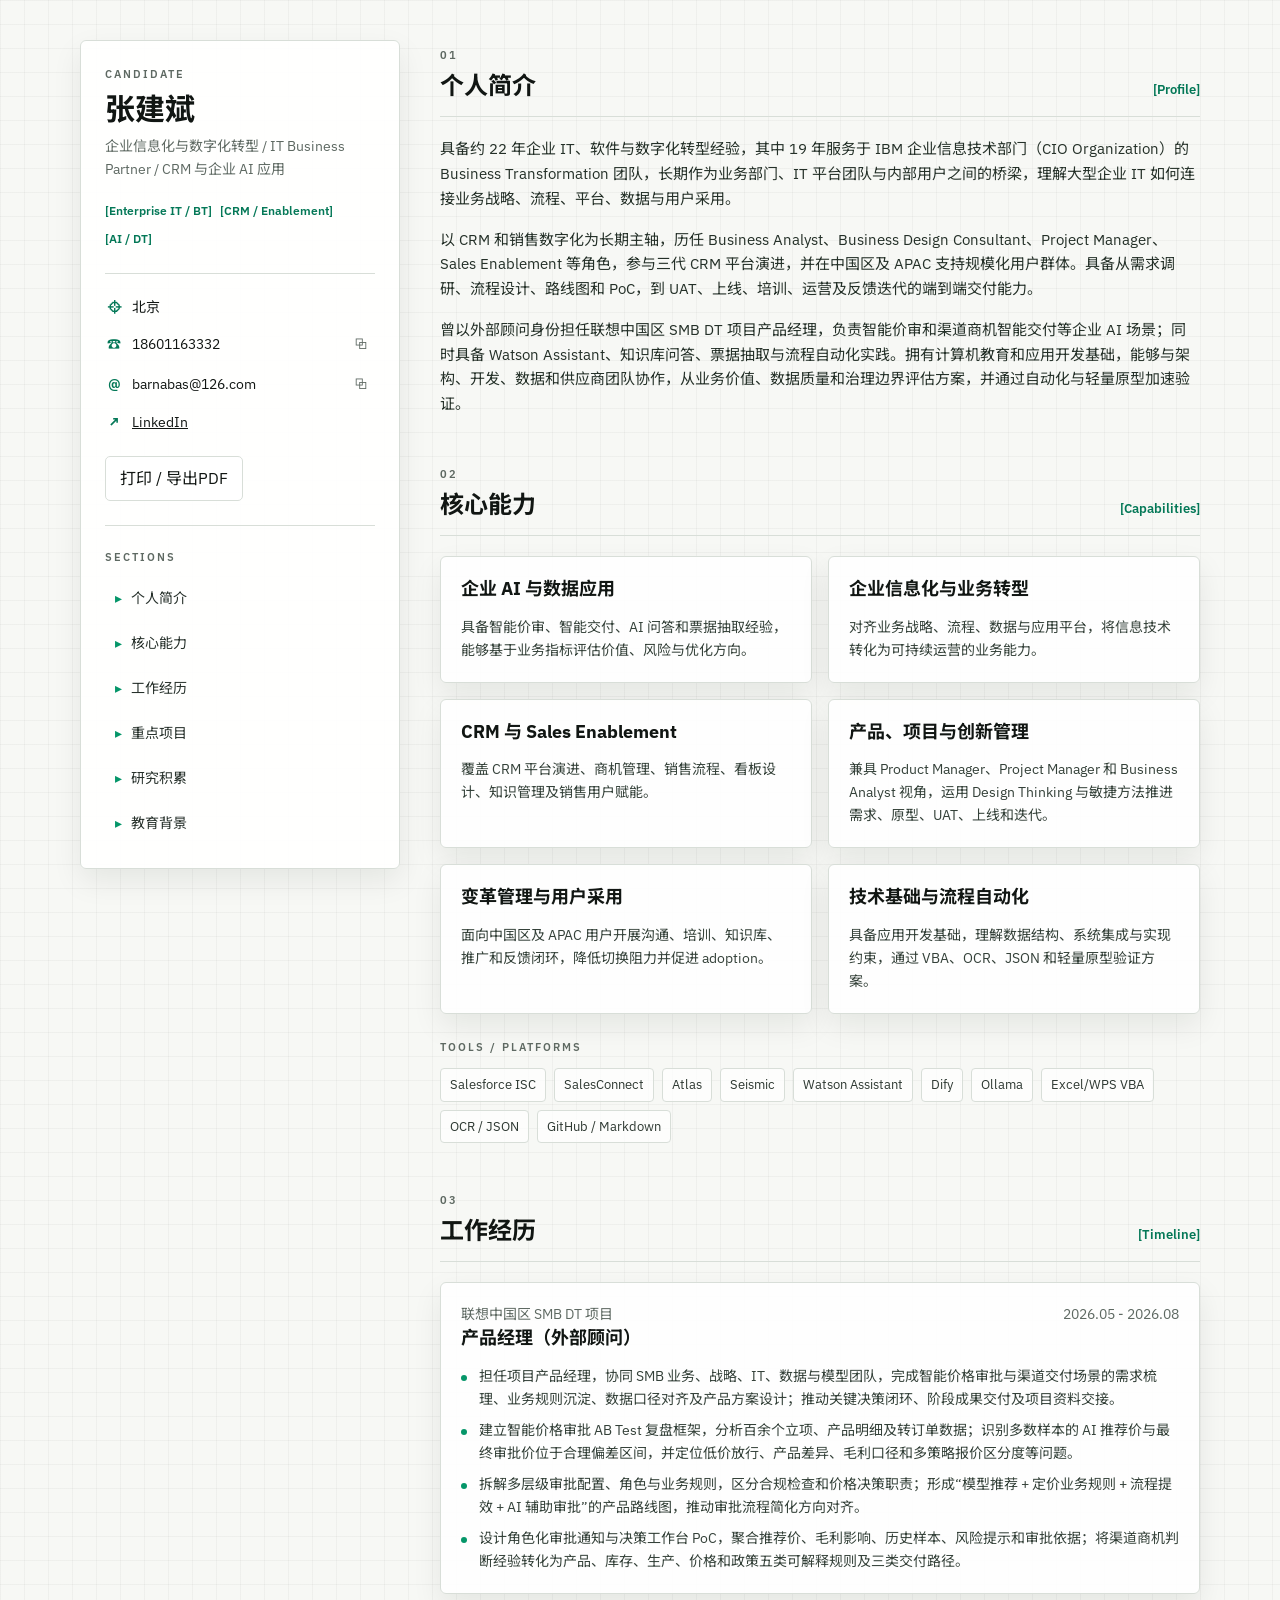
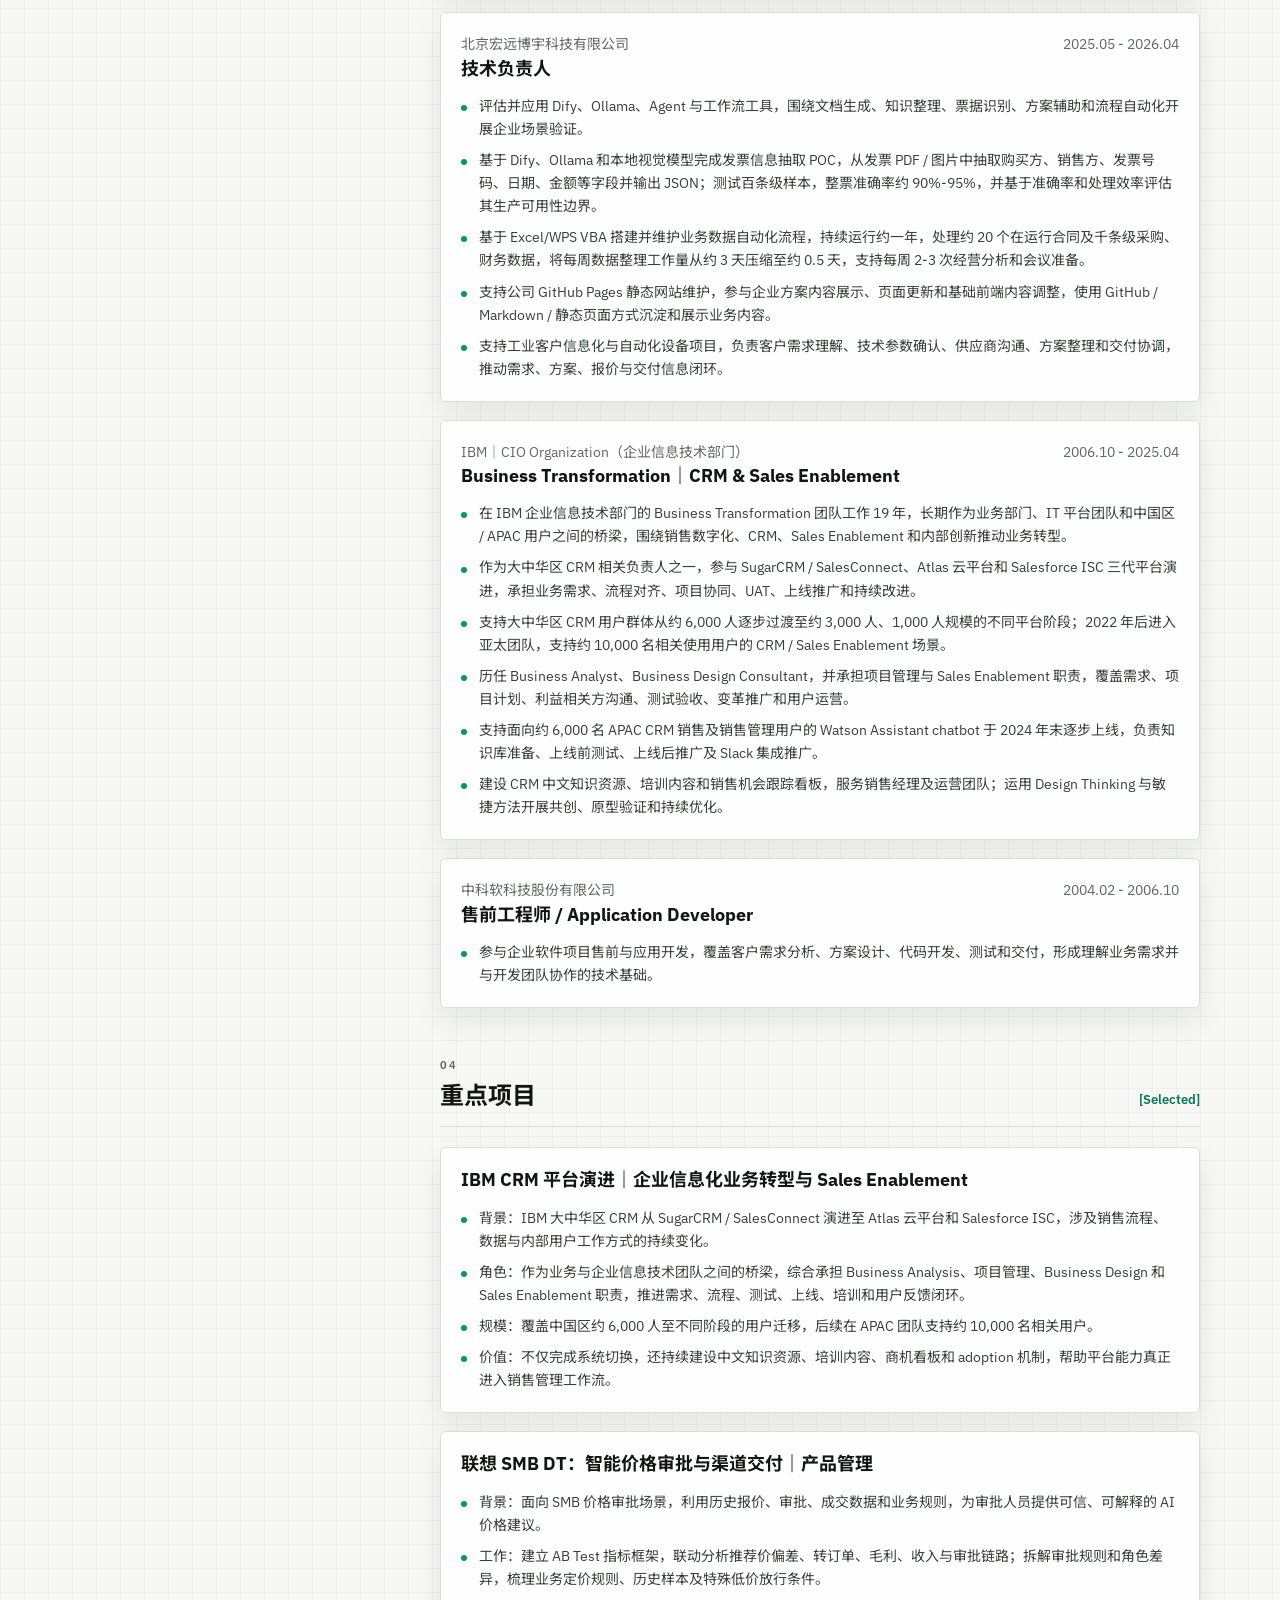
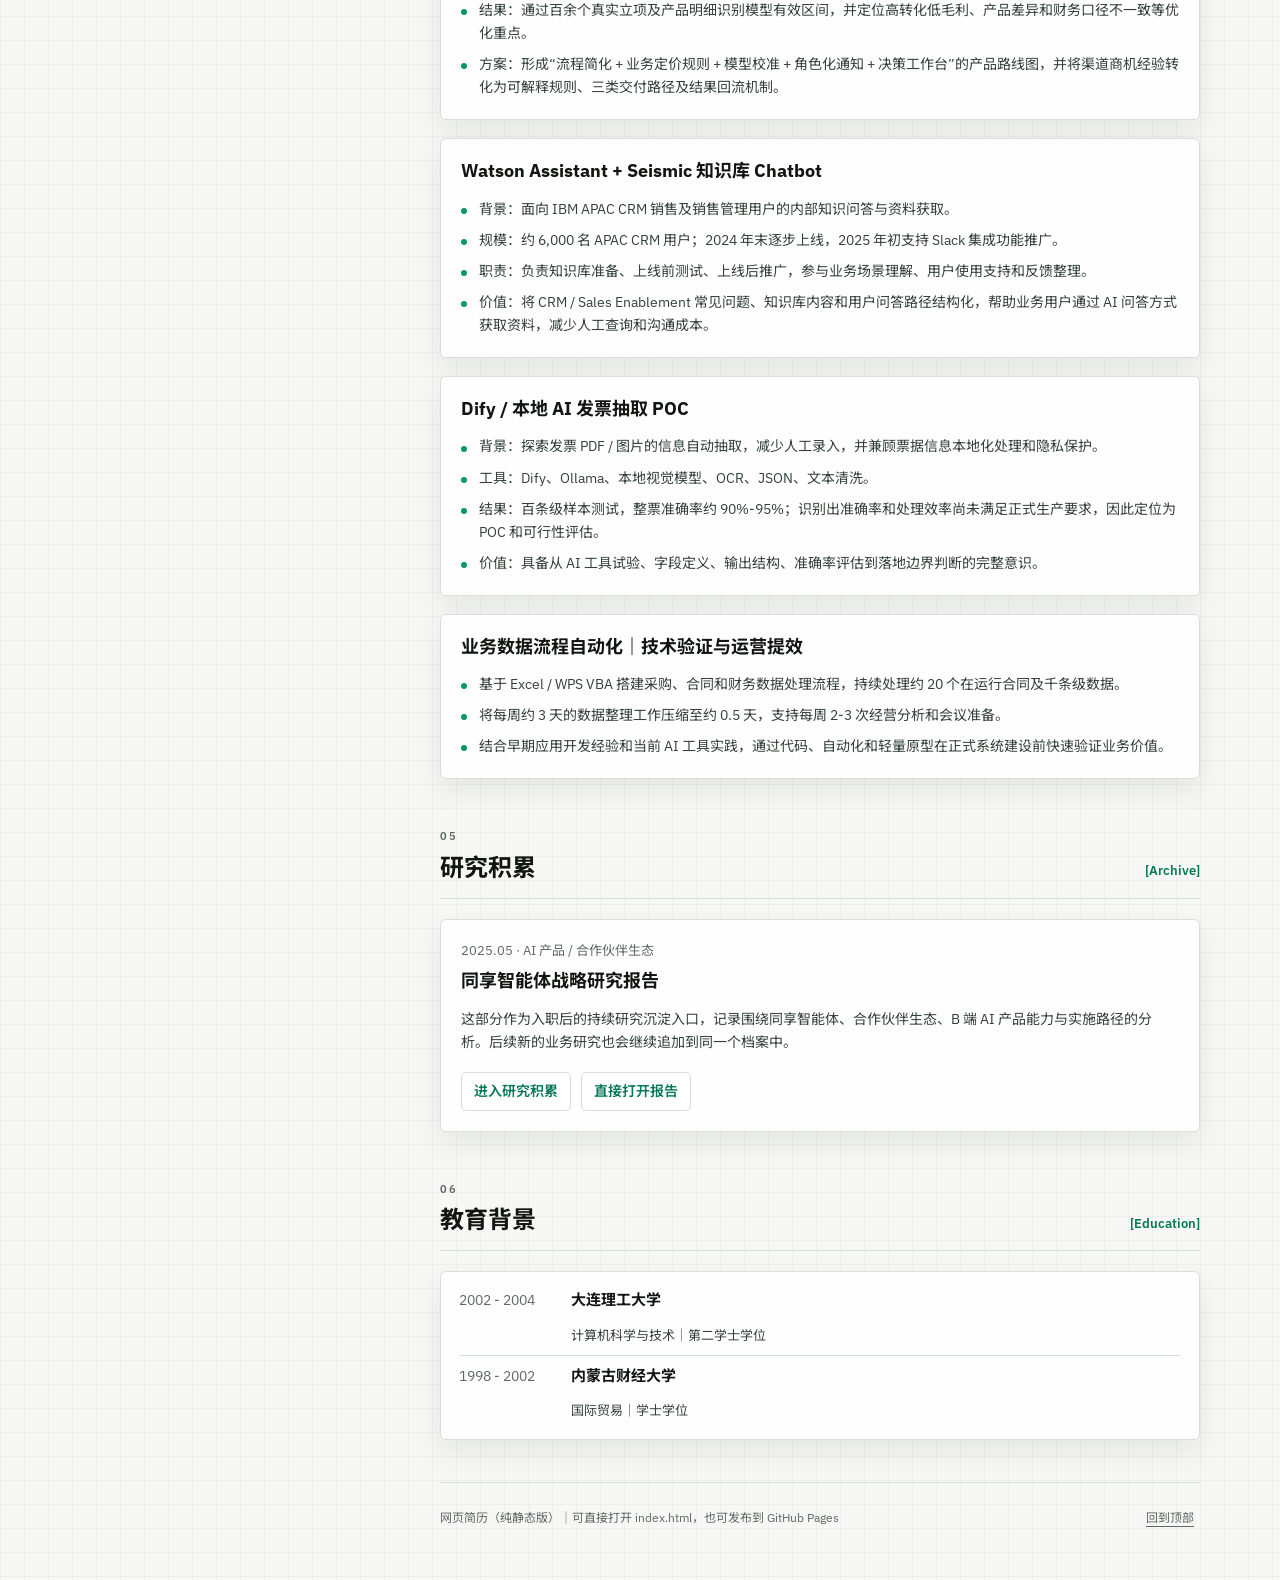
==== commit d23bacd2: "Update Lenovo consulting project completion" ====
--- a/index.html
+++ b/index.html
@@ -92,7 +92,7 @@
           <div class="section-body prose">
             <p>具备约 22 年企业 IT、软件与数字化转型经验，其中 19 年服务于 IBM 企业信息技术部门（CIO Organization）的 Business Transformation 团队，长期作为业务部门、IT 平台团队与内部用户之间的桥梁，理解大型企业 IT 如何连接业务战略、流程、平台、数据与用户采用。</p>
             <p>以 CRM 和销售数字化为长期主轴，历任 Business Analyst、Business Design Consultant、Project Manager、Sales Enablement 等角色，参与三代 CRM 平台演进，并在中国区及 APAC 支持规模化用户群体。具备从需求调研、流程设计、路线图和 PoC，到 UAT、上线、培训、运营及反馈迭代的端到端交付能力。</p>
-            <p>现以外部顾问身份担任联想中国区 SMB DT 项目产品经理，负责智能价审和渠道商机智能交付等企业 AI 场景；同时具备 Watson Assistant、知识库问答、票据抽取与流程自动化实践。拥有计算机教育和应用开发基础，能够与架构、开发、数据和供应商团队协作，从业务价值、数据质量和治理边界评估方案，并通过自动化与轻量原型加速验证。</p>
+            <p>曾以外部顾问身份担任联想中国区 SMB DT 项目产品经理，负责智能价审和渠道商机智能交付等企业 AI 场景；同时具备 Watson Assistant、知识库问答、票据抽取与流程自动化实践。拥有计算机教育和应用开发基础，能够与架构、开发、数据和供应商团队协作，从业务价值、数据质量和治理边界评估方案，并通过自动化与轻量原型加速验证。</p>
           </div>
         </section>
 
@@ -133,9 +133,9 @@
           </div>
           <div class="section-body stack">
             <article class="card">
-              <div class="job-title"><div><p>联想中国区 SMB DT 项目</p><h3>产品经理（外部顾问）</h3></div><time>2026.05 至今</time></div>
-              <ul>
-                <li>作为产品经理协调 SMB 业务、战略、IT、数据与模型团队，将业务规则、数据口径、系统流程和用户体验纳入统一项目计划，通过评审、周会和行动项台账推动决策闭环。</li>
+              <div class="job-title"><div><p>联想中国区 SMB DT 项目</p><h3>产品经理（外部顾问）</h3></div><time>2026.05 - 2026.08</time></div>
+              <ul>
+                <li>担任项目产品经理，协同 SMB 业务、战略、IT、数据与模型团队，完成智能价格审批与渠道交付场景的需求梳理、业务规则沉淀、数据口径对齐及产品方案设计；推动关键决策闭环、阶段成果交付及项目资料交接。</li>
                 <li>建立智能价格审批 AB Test 复盘框架，分析百余个立项、产品明细及转订单数据；识别多数样本的 AI 推荐价与最终审批价位于合理偏差区间，并定位低价放行、产品差异、毛利口径和多策略报价区分度等问题。</li>
                 <li>拆解多层级审批配置、角色与业务规则，区分合规检查和价格决策职责；形成“模型推荐 + 定价业务规则 + 流程提效 + AI 辅助审批”的产品路线图，推动审批流程简化方向对齐。</li>
                 <li>设计角色化审批通知与决策工作台 PoC，聚合推荐价、毛利影响、历史样本、风险提示和审批依据；将渠道商机判断经验转化为产品、库存、生产、价格和政策五类可解释规则及三类交付路径。</li>
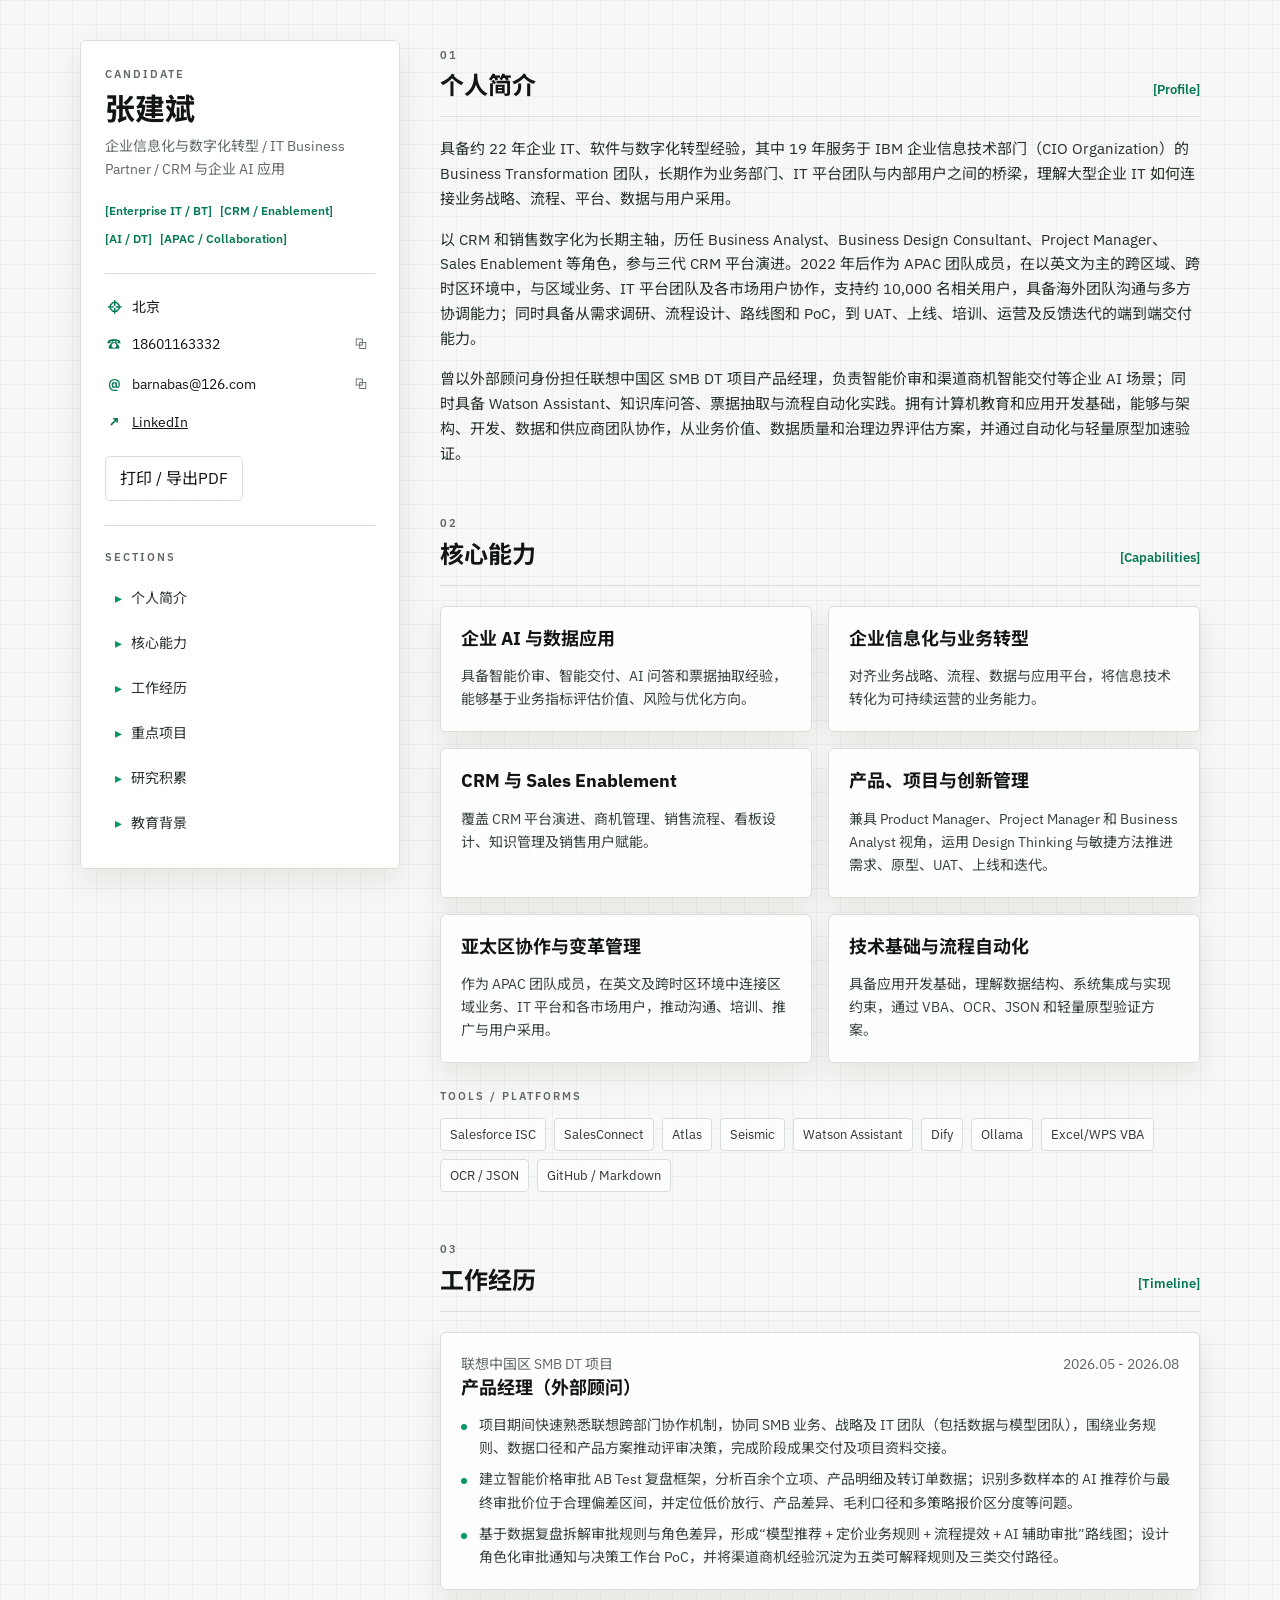
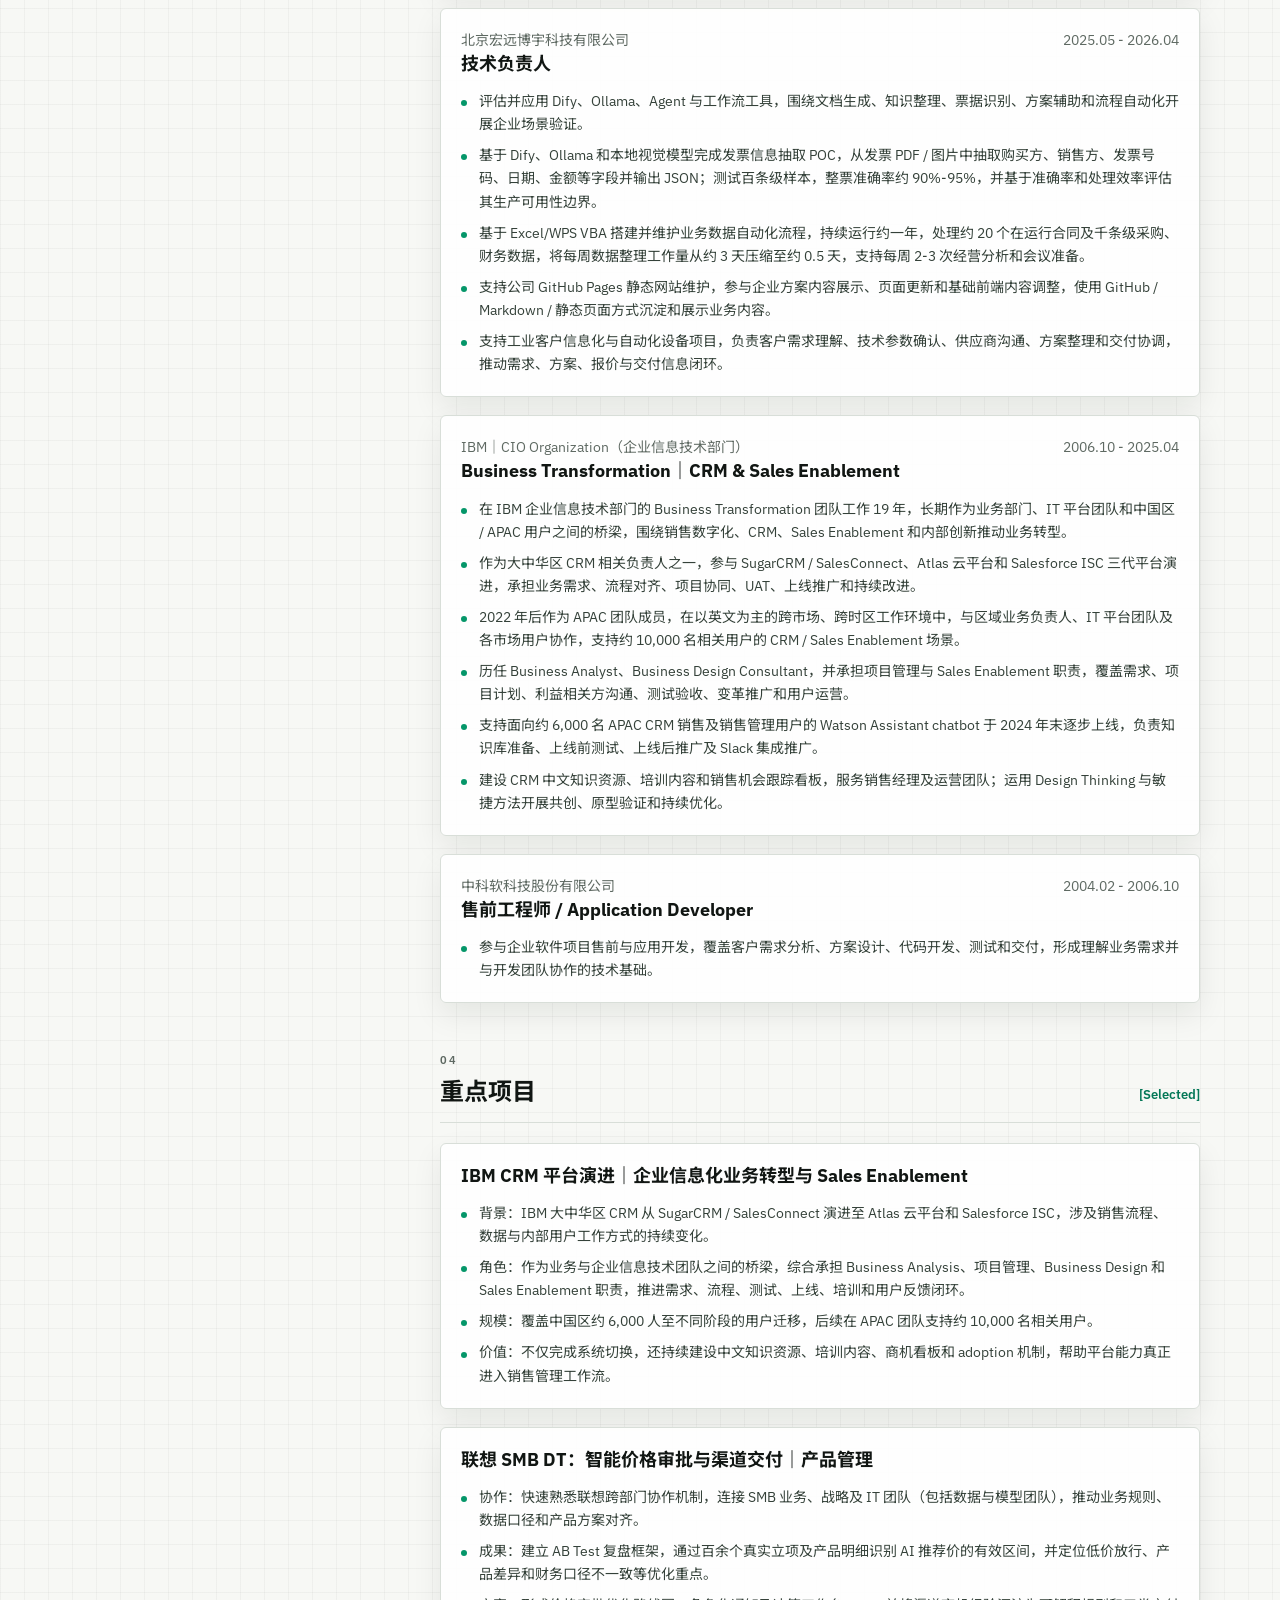
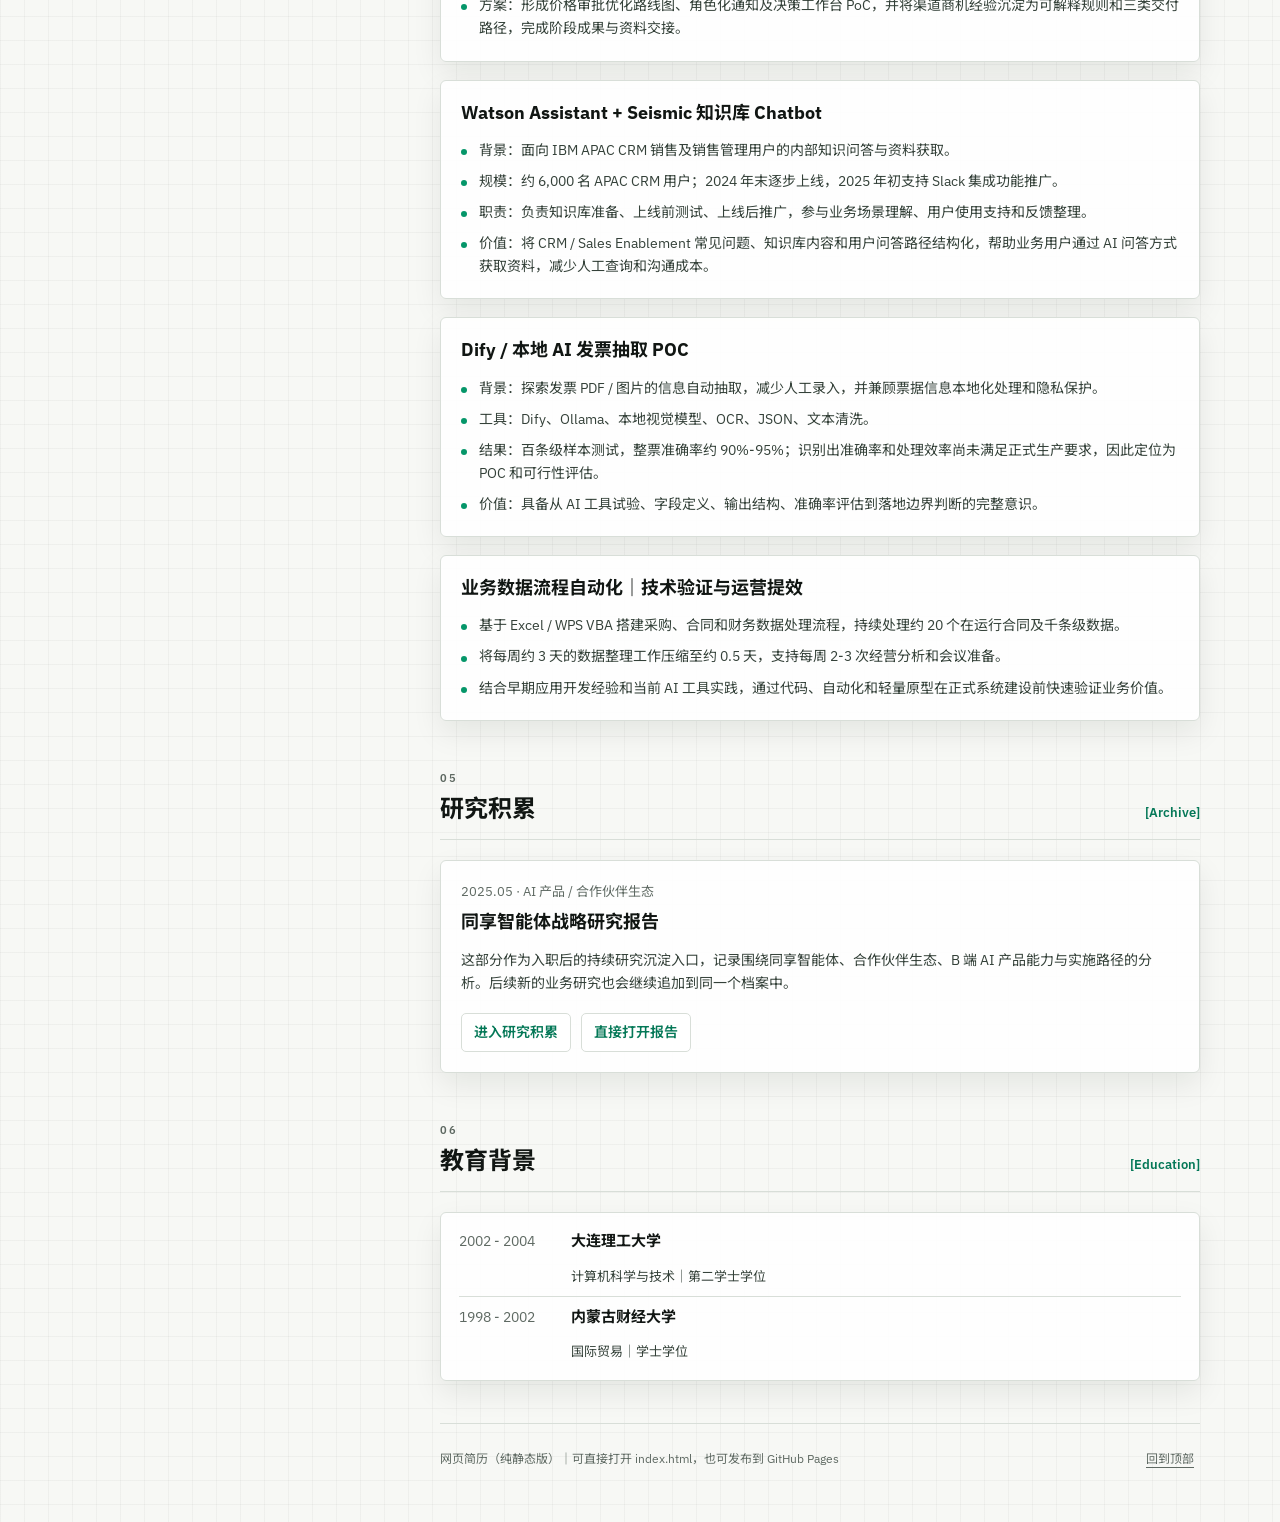
==== commit 231d5111: "Highlight APAC collaboration experience" ====
--- a/index.html
+++ b/index.html
@@ -34,6 +34,7 @@
             <span>[Enterprise IT / BT]</span>
             <span>[CRM / Enablement]</span>
             <span>[AI / DT]</span>
+            <span>[APAC / Collaboration]</span>
           </div>
 
           <div class="contact-list">
@@ -91,7 +92,7 @@
           </div>
           <div class="section-body prose">
             <p>具备约 22 年企业 IT、软件与数字化转型经验，其中 19 年服务于 IBM 企业信息技术部门（CIO Organization）的 Business Transformation 团队，长期作为业务部门、IT 平台团队与内部用户之间的桥梁，理解大型企业 IT 如何连接业务战略、流程、平台、数据与用户采用。</p>
-            <p>以 CRM 和销售数字化为长期主轴，历任 Business Analyst、Business Design Consultant、Project Manager、Sales Enablement 等角色，参与三代 CRM 平台演进，并在中国区及 APAC 支持规模化用户群体。具备从需求调研、流程设计、路线图和 PoC，到 UAT、上线、培训、运营及反馈迭代的端到端交付能力。</p>
+            <p>以 CRM 和销售数字化为长期主轴，历任 Business Analyst、Business Design Consultant、Project Manager、Sales Enablement 等角色，参与三代 CRM 平台演进。2022 年后作为 APAC 团队成员，在以英文为主的跨区域、跨时区环境中，与区域业务、IT 平台团队及各市场用户协作，支持约 10,000 名相关用户，具备海外团队沟通与多方协调能力；同时具备从需求调研、流程设计、路线图和 PoC，到 UAT、上线、培训、运营及反馈迭代的端到端交付能力。</p>
             <p>曾以外部顾问身份担任联想中国区 SMB DT 项目产品经理，负责智能价审和渠道商机智能交付等企业 AI 场景；同时具备 Watson Assistant、知识库问答、票据抽取与流程自动化实践。拥有计算机教育和应用开发基础，能够与架构、开发、数据和供应商团队协作，从业务价值、数据质量和治理边界评估方案，并通过自动化与轻量原型加速验证。</p>
           </div>
         </section>
@@ -110,7 +111,7 @@
               <article class="card"><h3>企业信息化与业务转型</h3><p>对齐业务战略、流程、数据与应用平台，将信息技术转化为可持续运营的业务能力。</p></article>
               <article class="card"><h3>CRM 与 Sales Enablement</h3><p>覆盖 CRM 平台演进、商机管理、销售流程、看板设计、知识管理及销售用户赋能。</p></article>
               <article class="card"><h3>产品、项目与创新管理</h3><p>兼具 Product Manager、Project Manager 和 Business Analyst 视角，运用 Design Thinking 与敏捷方法推进需求、原型、UAT、上线和迭代。</p></article>
-              <article class="card"><h3>变革管理与用户采用</h3><p>面向中国区及 APAC 用户开展沟通、培训、知识库、推广和反馈闭环，降低切换阻力并促进 adoption。</p></article>
+              <article class="card"><h3>亚太区协作与变革管理</h3><p>作为 APAC 团队成员，在英文及跨时区环境中连接区域业务、IT 平台和各市场用户，推动沟通、培训、推广与用户采用。</p></article>
               <article class="card"><h3>技术基础与流程自动化</h3><p>具备应用开发基础，理解数据结构、系统集成与实现约束，通过 VBA、OCR、JSON 和轻量原型验证方案。</p></article>
             </div>
 
@@ -135,10 +136,9 @@
             <article class="card">
               <div class="job-title"><div><p>联想中国区 SMB DT 项目</p><h3>产品经理（外部顾问）</h3></div><time>2026.05 - 2026.08</time></div>
               <ul>
-                <li>担任项目产品经理，协同 SMB 业务、战略、IT、数据与模型团队，完成智能价格审批与渠道交付场景的需求梳理、业务规则沉淀、数据口径对齐及产品方案设计；推动关键决策闭环、阶段成果交付及项目资料交接。</li>
+                <li>项目期间快速熟悉联想跨部门协作机制，协同 SMB 业务、战略及 IT 团队（包括数据与模型团队），围绕业务规则、数据口径和产品方案推动评审决策，完成阶段成果交付及项目资料交接。</li>
                 <li>建立智能价格审批 AB Test 复盘框架，分析百余个立项、产品明细及转订单数据；识别多数样本的 AI 推荐价与最终审批价位于合理偏差区间，并定位低价放行、产品差异、毛利口径和多策略报价区分度等问题。</li>
-                <li>拆解多层级审批配置、角色与业务规则，区分合规检查和价格决策职责；形成“模型推荐 + 定价业务规则 + 流程提效 + AI 辅助审批”的产品路线图，推动审批流程简化方向对齐。</li>
-                <li>设计角色化审批通知与决策工作台 PoC，聚合推荐价、毛利影响、历史样本、风险提示和审批依据；将渠道商机判断经验转化为产品、库存、生产、价格和政策五类可解释规则及三类交付路径。</li>
+                <li>基于数据复盘拆解审批规则与角色差异，形成“模型推荐 + 定价业务规则 + 流程提效 + AI 辅助审批”路线图；设计角色化审批通知与决策工作台 PoC，并将渠道商机经验沉淀为五类可解释规则及三类交付路径。</li>
               </ul>
             </article>
 
@@ -158,7 +158,7 @@
               <ul>
                 <li>在 IBM 企业信息技术部门的 Business Transformation 团队工作 19 年，长期作为业务部门、IT 平台团队和中国区 / APAC 用户之间的桥梁，围绕销售数字化、CRM、Sales Enablement 和内部创新推动业务转型。</li>
                 <li>作为大中华区 CRM 相关负责人之一，参与 SugarCRM / SalesConnect、Atlas 云平台和 Salesforce ISC 三代平台演进，承担业务需求、流程对齐、项目协同、UAT、上线推广和持续改进。</li>
-                <li>支持大中华区 CRM 用户群体从约 6,000 人逐步过渡至约 3,000 人、1,000 人规模的不同平台阶段；2022 年后进入亚太团队，支持约 10,000 名相关使用用户的 CRM / Sales Enablement 场景。</li>
+                <li>2022 年后作为 APAC 团队成员，在以英文为主的跨市场、跨时区工作环境中，与区域业务负责人、IT 平台团队及各市场用户协作，支持约 10,000 名相关用户的 CRM / Sales Enablement 场景。</li>
                 <li>历任 Business Analyst、Business Design Consultant，并承担项目管理与 Sales Enablement 职责，覆盖需求、项目计划、利益相关方沟通、测试验收、变革推广和用户运营。</li>
                 <li>支持面向约 6,000 名 APAC CRM 销售及销售管理用户的 Watson Assistant chatbot 于 2024 年末逐步上线，负责知识库准备、上线前测试、上线后推广及 Slack 集成推广。</li>
                 <li>建设 CRM 中文知识资源、培训内容和销售机会跟踪看板，服务销售经理及运营团队；运用 Design Thinking 与敏捷方法开展共创、原型验证和持续优化。</li>
@@ -184,7 +184,7 @@
           </div>
           <div class="section-body stack">
             <article class="card"><h3>IBM CRM 平台演进｜企业信息化业务转型与 Sales Enablement</h3><ul><li>背景：IBM 大中华区 CRM 从 SugarCRM / SalesConnect 演进至 Atlas 云平台和 Salesforce ISC，涉及销售流程、数据与内部用户工作方式的持续变化。</li><li>角色：作为业务与企业信息技术团队之间的桥梁，综合承担 Business Analysis、项目管理、Business Design 和 Sales Enablement 职责，推进需求、流程、测试、上线、培训和用户反馈闭环。</li><li>规模：覆盖中国区约 6,000 人至不同阶段的用户迁移，后续在 APAC 团队支持约 10,000 名相关用户。</li><li>价值：不仅完成系统切换，还持续建设中文知识资源、培训内容、商机看板和 adoption 机制，帮助平台能力真正进入销售管理工作流。</li></ul></article>
-            <article class="card"><h3>联想 SMB DT：智能价格审批与渠道交付｜产品管理</h3><ul><li>背景：面向 SMB 价格审批场景，利用历史报价、审批、成交数据和业务规则，为审批人员提供可信、可解释的 AI 价格建议。</li><li>工作：建立 AB Test 指标框架，联动分析推荐价偏差、转订单、毛利、收入与审批链路；拆解审批规则和角色差异，梳理业务定价规则、历史样本及特殊低价放行条件。</li><li>结果：通过百余个真实立项及产品明细识别模型有效区间，并定位高转化低毛利、产品差异和财务口径不一致等优化重点。</li><li>方案：形成“流程简化 + 业务定价规则 + 模型校准 + 角色化通知 + 决策工作台”的产品路线图，并将渠道商机经验转化为可解释规则、三类交付路径及结果回流机制。</li></ul></article>
+            <article class="card"><h3>联想 SMB DT：智能价格审批与渠道交付｜产品管理</h3><ul><li>协作：快速熟悉联想跨部门协作机制，连接 SMB 业务、战略及 IT 团队（包括数据与模型团队），推动业务规则、数据口径和产品方案对齐。</li><li>成果：建立 AB Test 复盘框架，通过百余个真实立项及产品明细识别 AI 推荐价的有效区间，并定位低价放行、产品差异和财务口径不一致等优化重点。</li><li>方案：形成价格审批优化路线图、角色化通知及决策工作台 PoC，并将渠道商机经验沉淀为可解释规则和三类交付路径，完成阶段成果与资料交接。</li></ul></article>
             <article class="card"><h3>Watson Assistant + Seismic 知识库 Chatbot</h3><ul><li>背景：面向 IBM APAC CRM 销售及销售管理用户的内部知识问答与资料获取。</li><li>规模：约 6,000 名 APAC CRM 用户；2024 年末逐步上线，2025 年初支持 Slack 集成功能推广。</li><li>职责：负责知识库准备、上线前测试、上线后推广，参与业务场景理解、用户使用支持和反馈整理。</li><li>价值：将 CRM / Sales Enablement 常见问题、知识库内容和用户问答路径结构化，帮助业务用户通过 AI 问答方式获取资料，减少人工查询和沟通成本。</li></ul></article>
             <article class="card"><h3>Dify / 本地 AI 发票抽取 POC</h3><ul><li>背景：探索发票 PDF / 图片的信息自动抽取，减少人工录入，并兼顾票据信息本地化处理和隐私保护。</li><li>工具：Dify、Ollama、本地视觉模型、OCR、JSON、文本清洗。</li><li>结果：百条级样本测试，整票准确率约 90%-95%；识别出准确率和处理效率尚未满足正式生产要求，因此定位为 POC 和可行性评估。</li><li>价值：具备从 AI 工具试验、字段定义、输出结构、准确率评估到落地边界判断的完整意识。</li></ul></article>
             <article class="card"><h3>业务数据流程自动化｜技术验证与运营提效</h3><ul><li>基于 Excel / WPS VBA 搭建采购、合同和财务数据处理流程，持续处理约 20 个在运行合同及千条级数据。</li><li>将每周约 3 天的数据整理工作压缩至约 0.5 天，支持每周 2-3 次经营分析和会议准备。</li><li>结合早期应用开发经验和当前 AI 工具实践，通过代码、自动化和轻量原型在正式系统建设前快速验证业务价值。</li></ul></article>
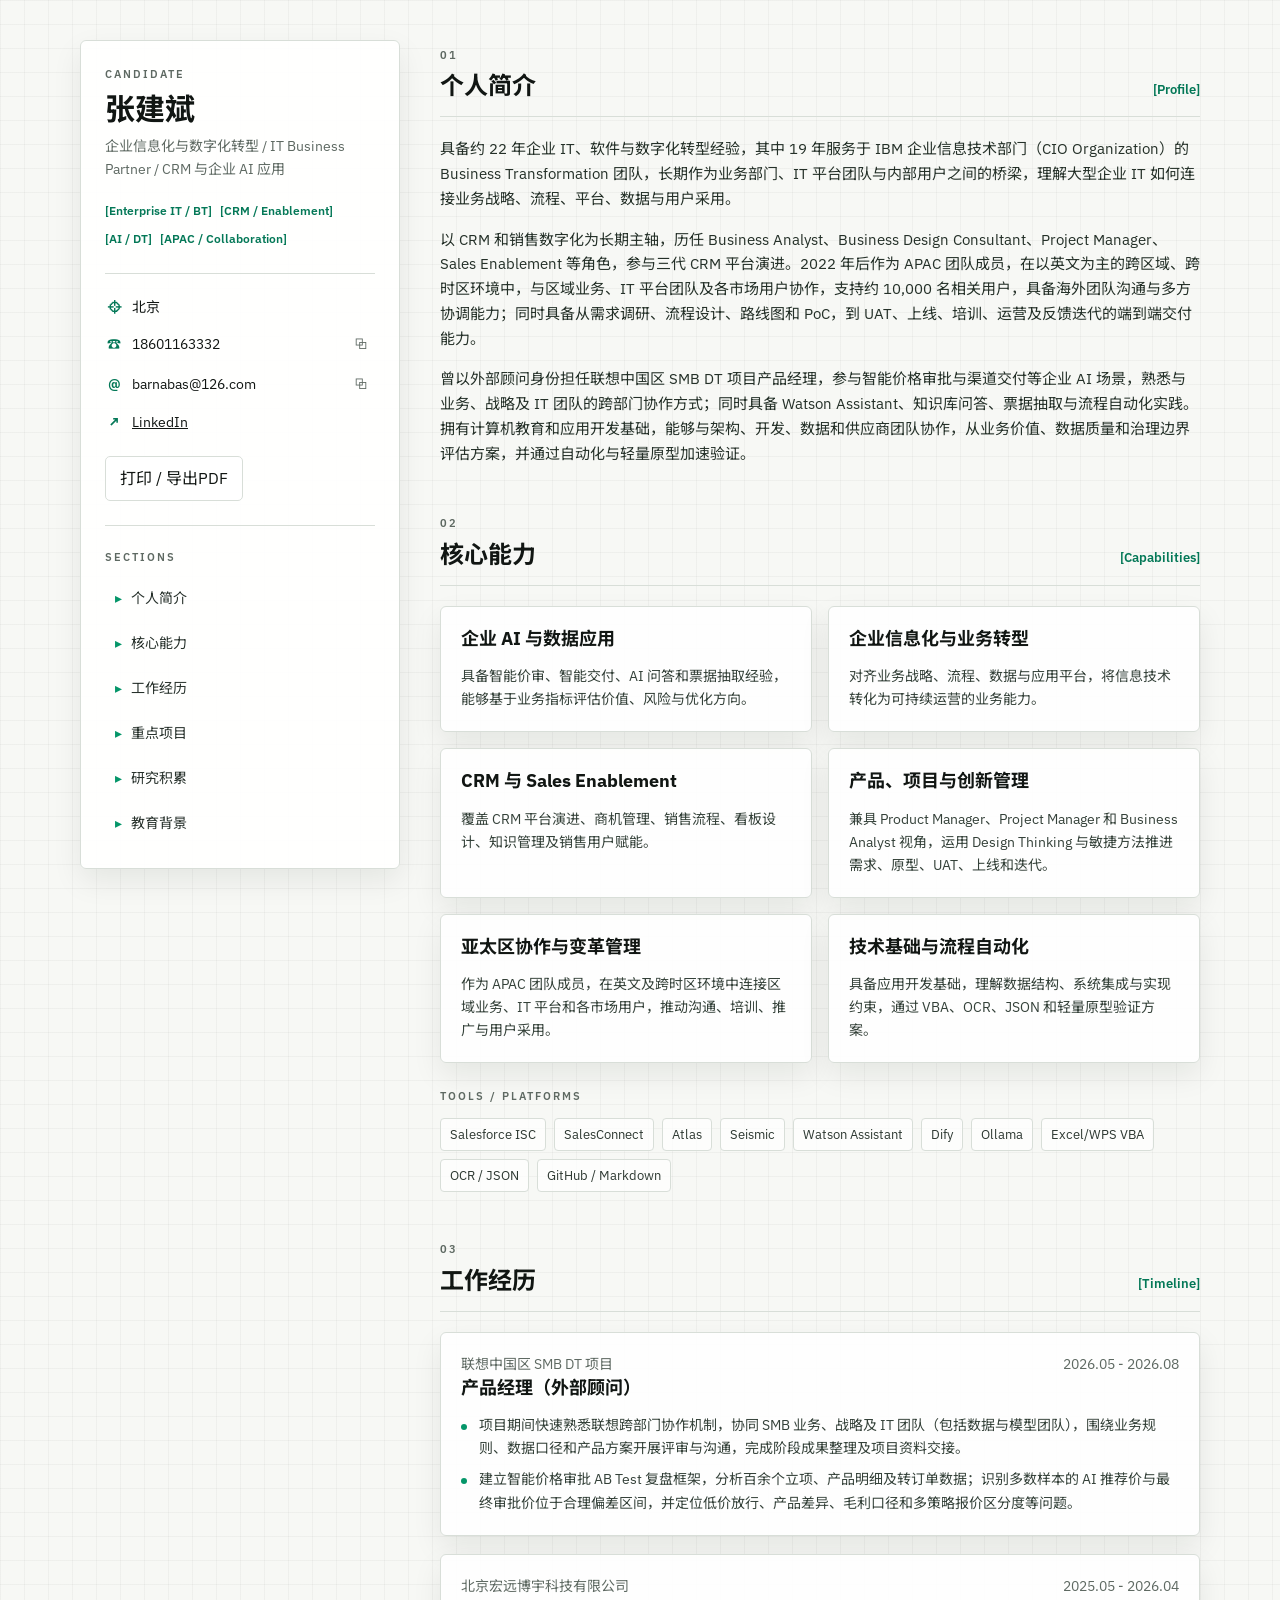
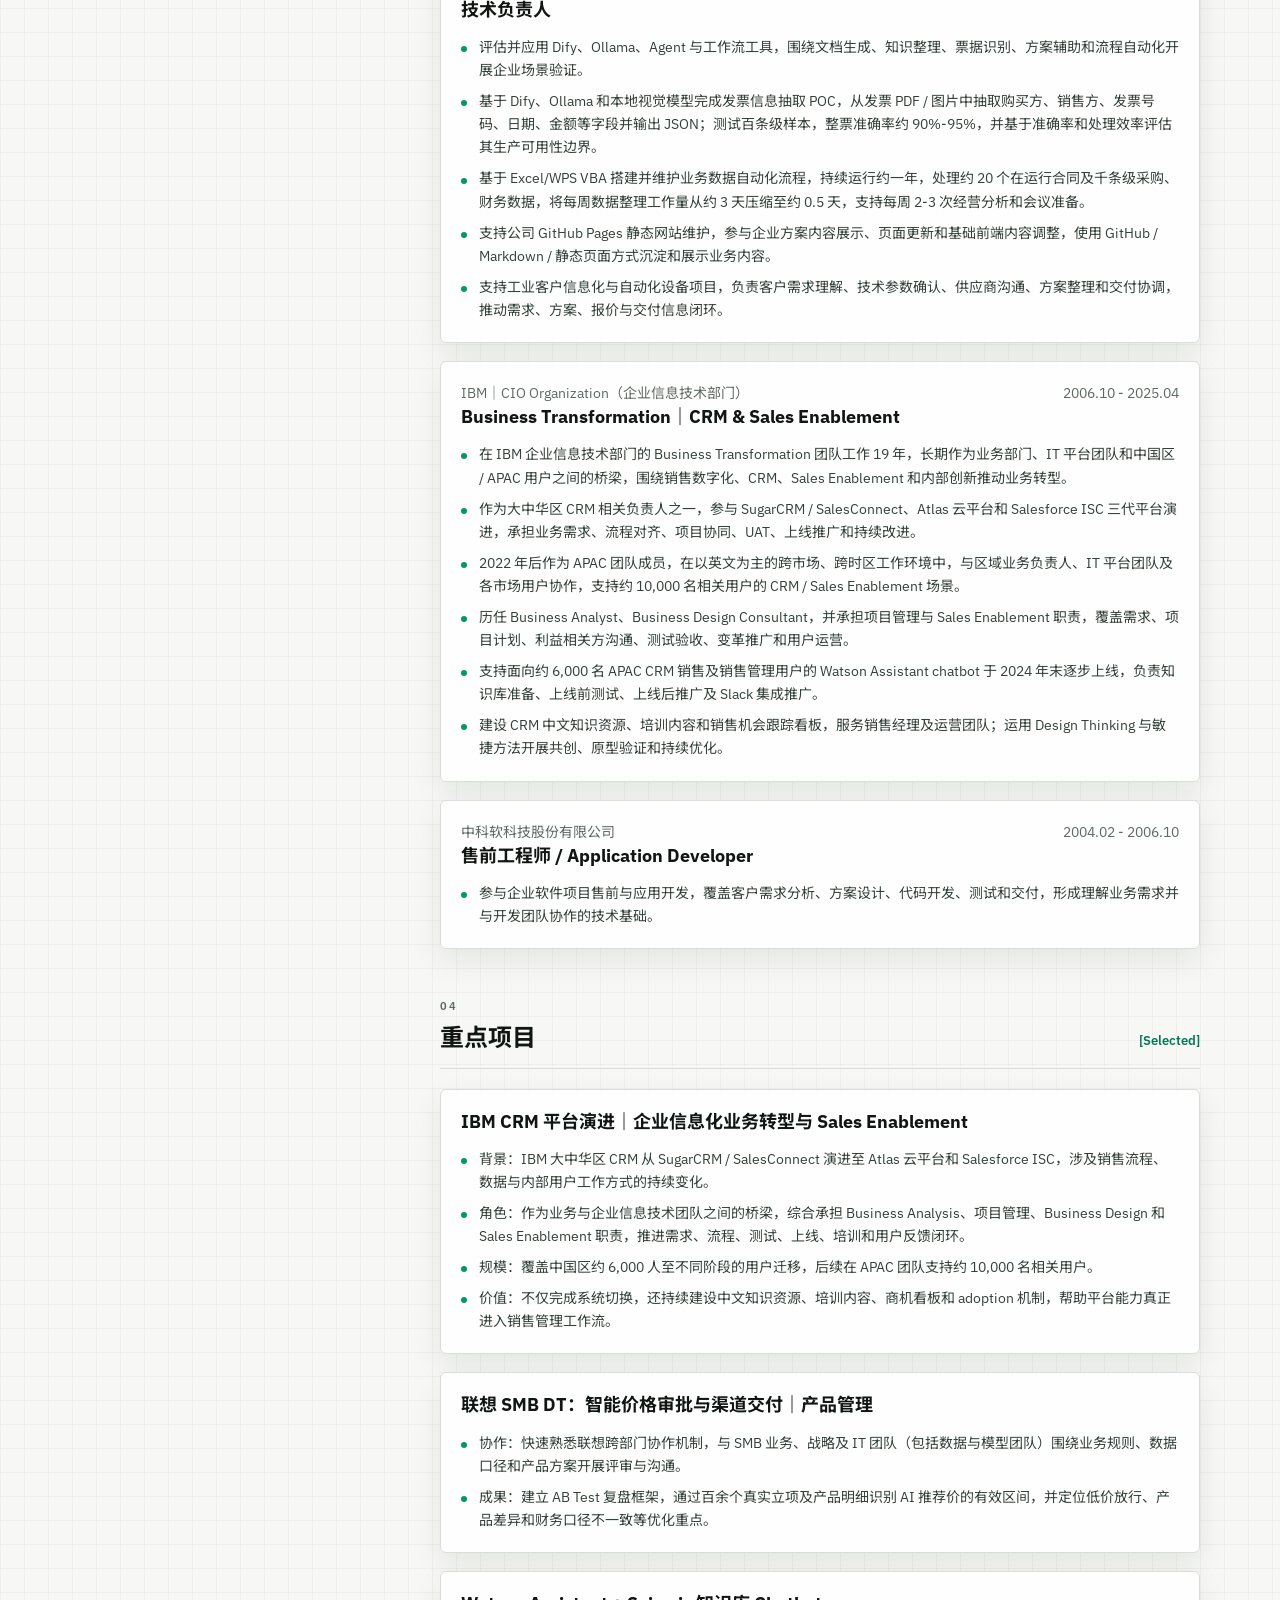
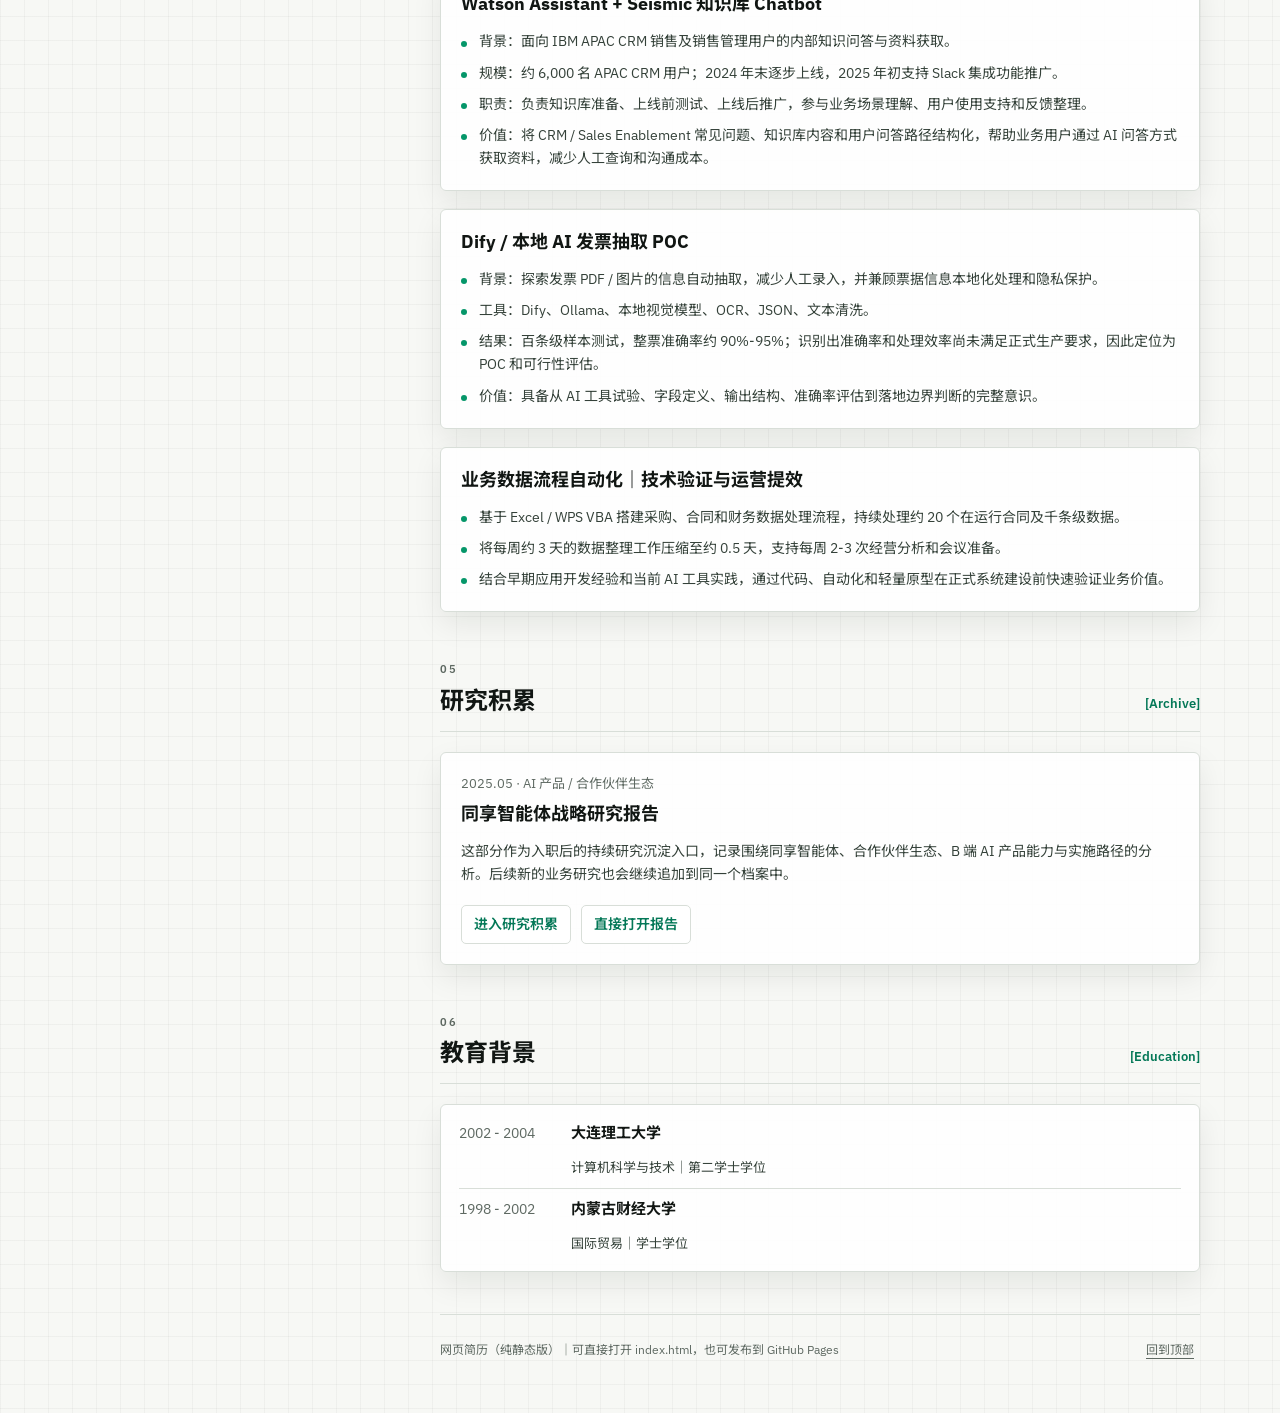
==== commit 578a67a9: "Refine Lenovo project claims" ====
--- a/index.html
+++ b/index.html
@@ -93,7 +93,7 @@
           <div class="section-body prose">
             <p>具备约 22 年企业 IT、软件与数字化转型经验，其中 19 年服务于 IBM 企业信息技术部门（CIO Organization）的 Business Transformation 团队，长期作为业务部门、IT 平台团队与内部用户之间的桥梁，理解大型企业 IT 如何连接业务战略、流程、平台、数据与用户采用。</p>
             <p>以 CRM 和销售数字化为长期主轴，历任 Business Analyst、Business Design Consultant、Project Manager、Sales Enablement 等角色，参与三代 CRM 平台演进。2022 年后作为 APAC 团队成员，在以英文为主的跨区域、跨时区环境中，与区域业务、IT 平台团队及各市场用户协作，支持约 10,000 名相关用户，具备海外团队沟通与多方协调能力；同时具备从需求调研、流程设计、路线图和 PoC，到 UAT、上线、培训、运营及反馈迭代的端到端交付能力。</p>
-            <p>曾以外部顾问身份担任联想中国区 SMB DT 项目产品经理，负责智能价审和渠道商机智能交付等企业 AI 场景；同时具备 Watson Assistant、知识库问答、票据抽取与流程自动化实践。拥有计算机教育和应用开发基础，能够与架构、开发、数据和供应商团队协作，从业务价值、数据质量和治理边界评估方案，并通过自动化与轻量原型加速验证。</p>
+            <p>曾以外部顾问身份担任联想中国区 SMB DT 项目产品经理，参与智能价格审批与渠道交付等企业 AI 场景，熟悉与业务、战略及 IT 团队的跨部门协作方式；同时具备 Watson Assistant、知识库问答、票据抽取与流程自动化实践。拥有计算机教育和应用开发基础，能够与架构、开发、数据和供应商团队协作，从业务价值、数据质量和治理边界评估方案，并通过自动化与轻量原型加速验证。</p>
           </div>
         </section>
 
@@ -136,9 +136,8 @@
             <article class="card">
               <div class="job-title"><div><p>联想中国区 SMB DT 项目</p><h3>产品经理（外部顾问）</h3></div><time>2026.05 - 2026.08</time></div>
               <ul>
-                <li>项目期间快速熟悉联想跨部门协作机制，协同 SMB 业务、战略及 IT 团队（包括数据与模型团队），围绕业务规则、数据口径和产品方案推动评审决策，完成阶段成果交付及项目资料交接。</li>
+                <li>项目期间快速熟悉联想跨部门协作机制，协同 SMB 业务、战略及 IT 团队（包括数据与模型团队），围绕业务规则、数据口径和产品方案开展评审与沟通，完成阶段成果整理及项目资料交接。</li>
                 <li>建立智能价格审批 AB Test 复盘框架，分析百余个立项、产品明细及转订单数据；识别多数样本的 AI 推荐价与最终审批价位于合理偏差区间，并定位低价放行、产品差异、毛利口径和多策略报价区分度等问题。</li>
-                <li>基于数据复盘拆解审批规则与角色差异，形成“模型推荐 + 定价业务规则 + 流程提效 + AI 辅助审批”路线图；设计角色化审批通知与决策工作台 PoC，并将渠道商机经验沉淀为五类可解释规则及三类交付路径。</li>
               </ul>
             </article>
 
@@ -184,7 +183,7 @@
           </div>
           <div class="section-body stack">
             <article class="card"><h3>IBM CRM 平台演进｜企业信息化业务转型与 Sales Enablement</h3><ul><li>背景：IBM 大中华区 CRM 从 SugarCRM / SalesConnect 演进至 Atlas 云平台和 Salesforce ISC，涉及销售流程、数据与内部用户工作方式的持续变化。</li><li>角色：作为业务与企业信息技术团队之间的桥梁，综合承担 Business Analysis、项目管理、Business Design 和 Sales Enablement 职责，推进需求、流程、测试、上线、培训和用户反馈闭环。</li><li>规模：覆盖中国区约 6,000 人至不同阶段的用户迁移，后续在 APAC 团队支持约 10,000 名相关用户。</li><li>价值：不仅完成系统切换，还持续建设中文知识资源、培训内容、商机看板和 adoption 机制，帮助平台能力真正进入销售管理工作流。</li></ul></article>
-            <article class="card"><h3>联想 SMB DT：智能价格审批与渠道交付｜产品管理</h3><ul><li>协作：快速熟悉联想跨部门协作机制，连接 SMB 业务、战略及 IT 团队（包括数据与模型团队），推动业务规则、数据口径和产品方案对齐。</li><li>成果：建立 AB Test 复盘框架，通过百余个真实立项及产品明细识别 AI 推荐价的有效区间，并定位低价放行、产品差异和财务口径不一致等优化重点。</li><li>方案：形成价格审批优化路线图、角色化通知及决策工作台 PoC，并将渠道商机经验沉淀为可解释规则和三类交付路径，完成阶段成果与资料交接。</li></ul></article>
+            <article class="card"><h3>联想 SMB DT：智能价格审批与渠道交付｜产品管理</h3><ul><li>协作：快速熟悉联想跨部门协作机制，与 SMB 业务、战略及 IT 团队（包括数据与模型团队）围绕业务规则、数据口径和产品方案开展评审与沟通。</li><li>成果：建立 AB Test 复盘框架，通过百余个真实立项及产品明细识别 AI 推荐价的有效区间，并定位低价放行、产品差异和财务口径不一致等优化重点。</li></ul></article>
             <article class="card"><h3>Watson Assistant + Seismic 知识库 Chatbot</h3><ul><li>背景：面向 IBM APAC CRM 销售及销售管理用户的内部知识问答与资料获取。</li><li>规模：约 6,000 名 APAC CRM 用户；2024 年末逐步上线，2025 年初支持 Slack 集成功能推广。</li><li>职责：负责知识库准备、上线前测试、上线后推广，参与业务场景理解、用户使用支持和反馈整理。</li><li>价值：将 CRM / Sales Enablement 常见问题、知识库内容和用户问答路径结构化，帮助业务用户通过 AI 问答方式获取资料，减少人工查询和沟通成本。</li></ul></article>
             <article class="card"><h3>Dify / 本地 AI 发票抽取 POC</h3><ul><li>背景：探索发票 PDF / 图片的信息自动抽取，减少人工录入，并兼顾票据信息本地化处理和隐私保护。</li><li>工具：Dify、Ollama、本地视觉模型、OCR、JSON、文本清洗。</li><li>结果：百条级样本测试，整票准确率约 90%-95%；识别出准确率和处理效率尚未满足正式生产要求，因此定位为 POC 和可行性评估。</li><li>价值：具备从 AI 工具试验、字段定义、输出结构、准确率评估到落地边界判断的完整意识。</li></ul></article>
             <article class="card"><h3>业务数据流程自动化｜技术验证与运营提效</h3><ul><li>基于 Excel / WPS VBA 搭建采购、合同和财务数据处理流程，持续处理约 20 个在运行合同及千条级数据。</li><li>将每周约 3 天的数据整理工作压缩至约 0.5 天，支持每周 2-3 次经营分析和会议准备。</li><li>结合早期应用开发经验和当前 AI 工具实践，通过代码、自动化和轻量原型在正式系统建设前快速验证业务价值。</li></ul></article>
